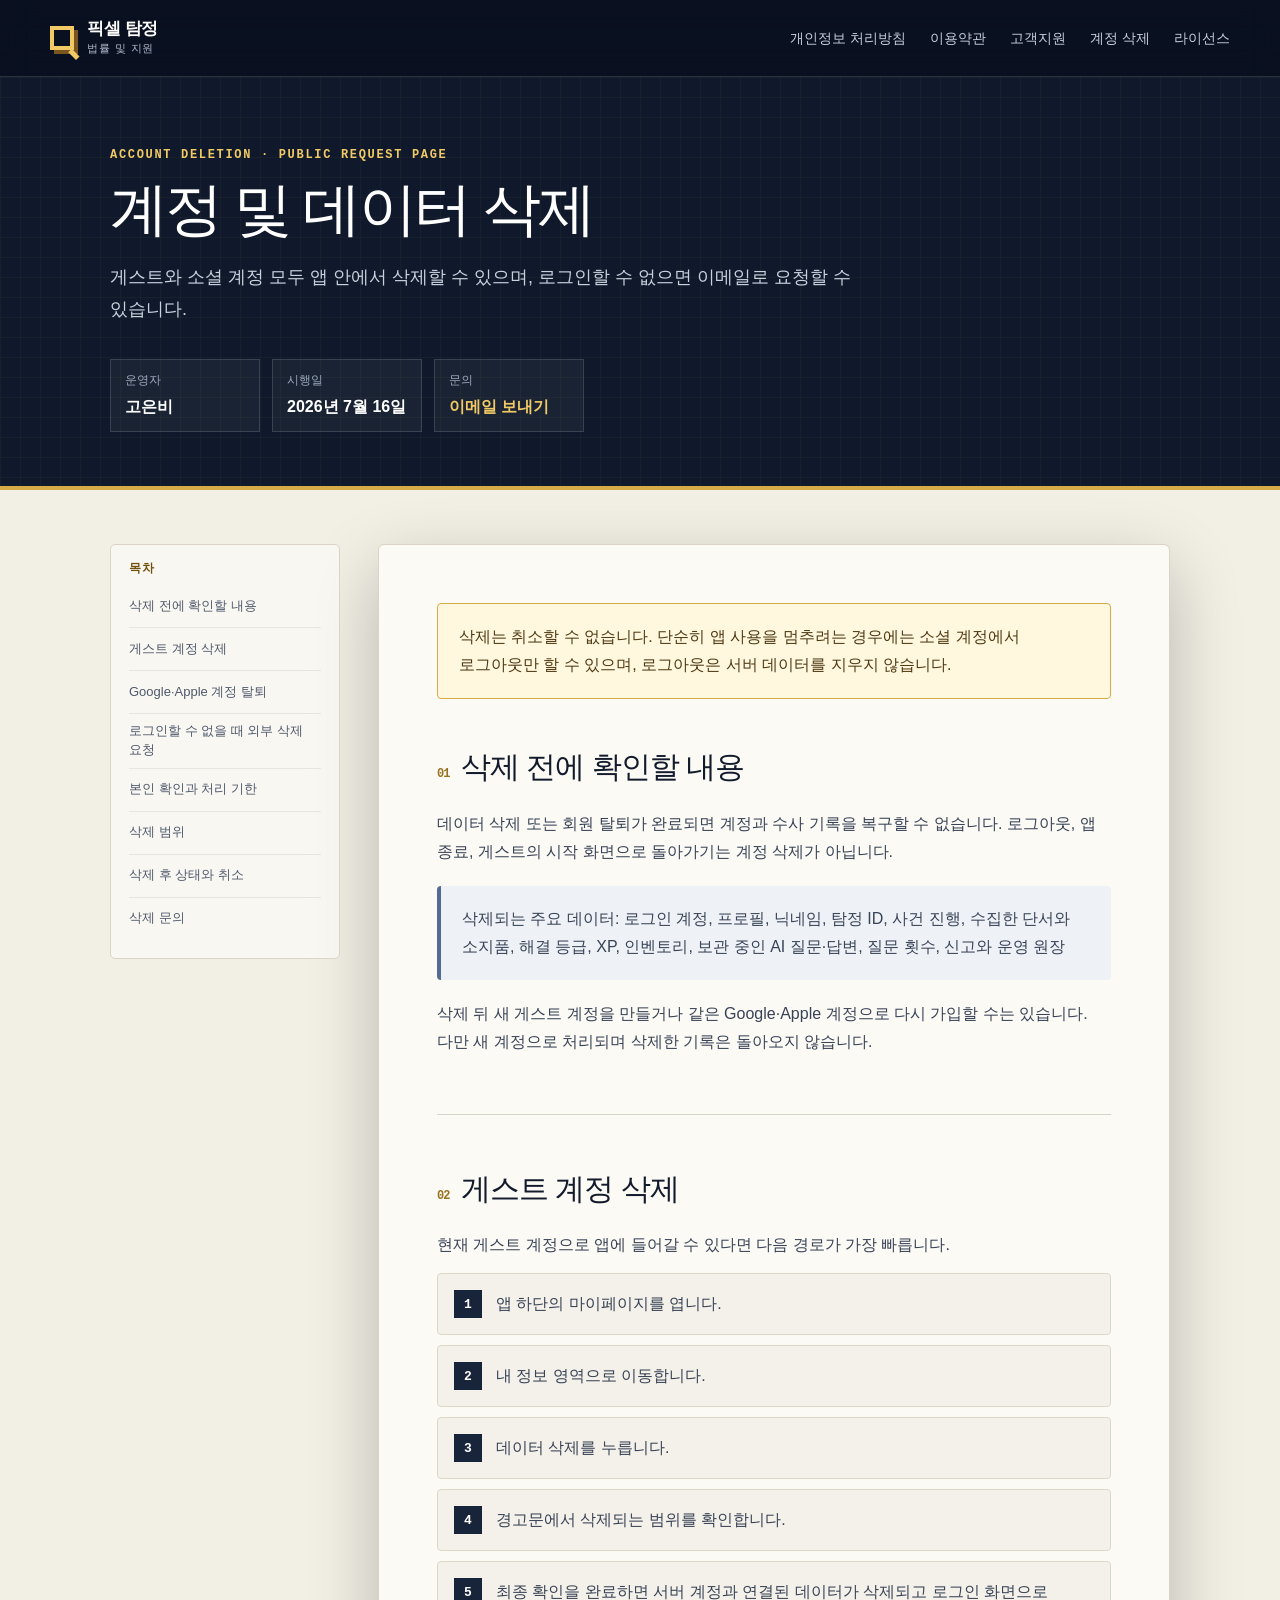
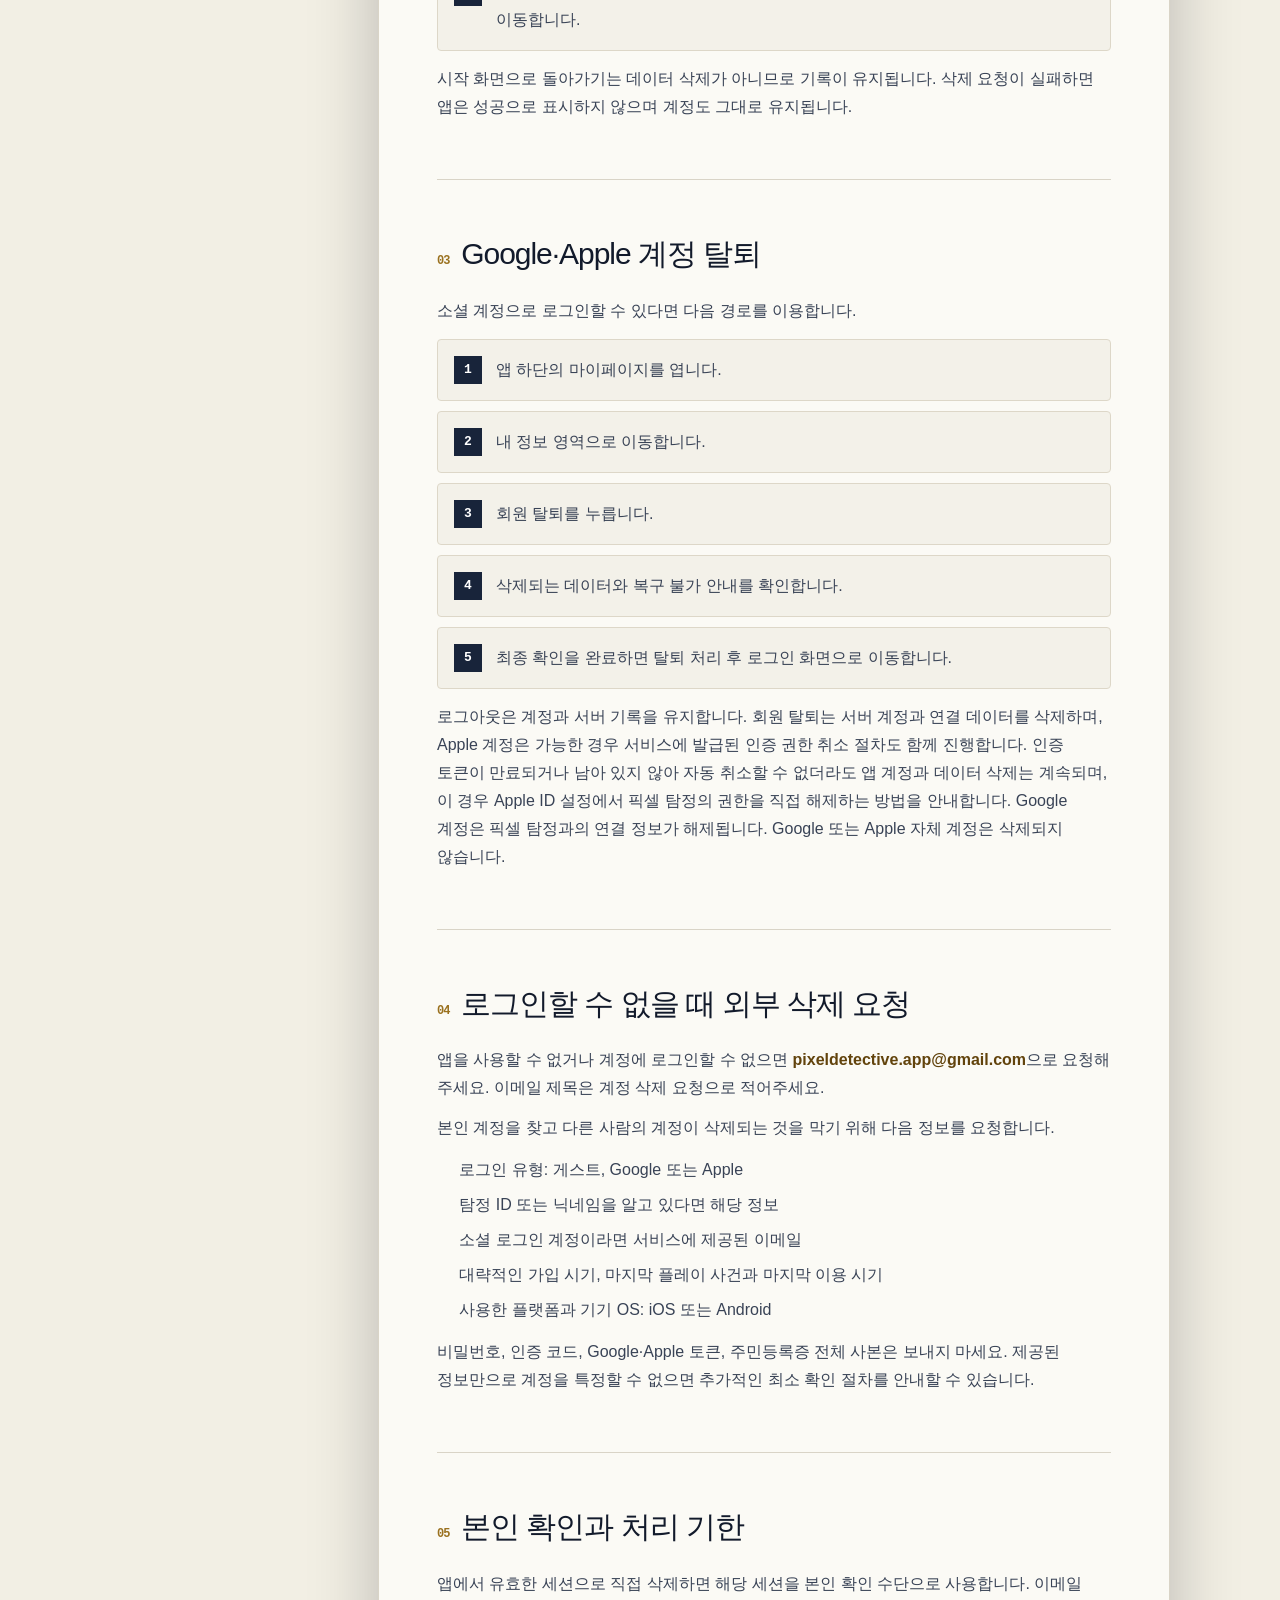
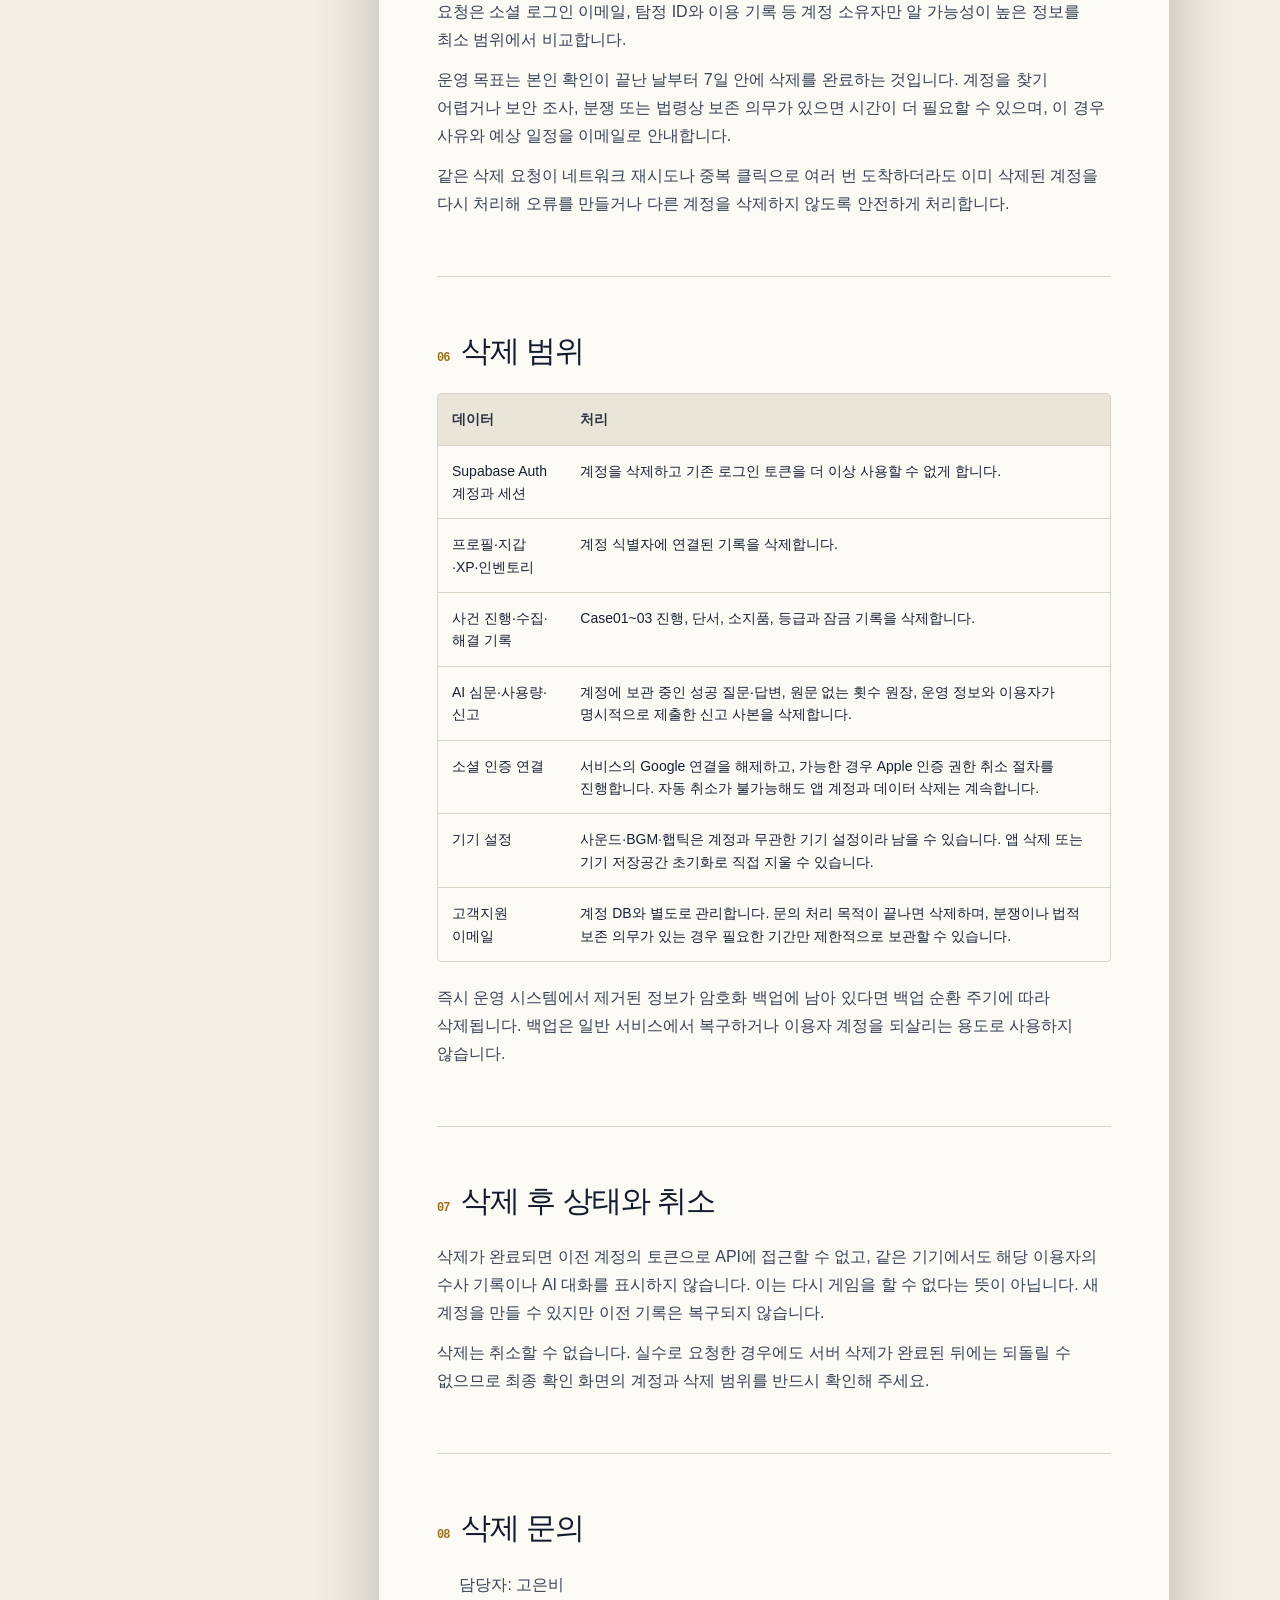
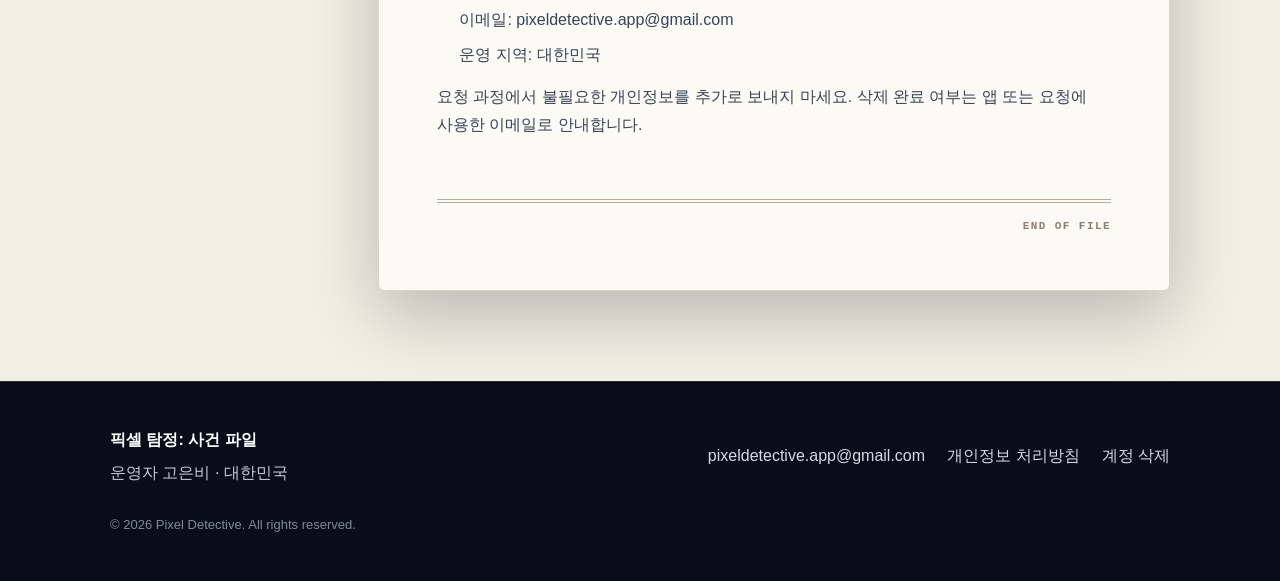
==== account-deletion/index.html @ 2590d4c9 "픽셀 탐정 법률·지원 사이트 정적 배포본 — GitHub Pages 이전 - ChatGPT site-creator 호스팅에서 이전 (레포 push = 배포가 되도록) - legal" ====
<!DOCTYPE html><html lang="ko"><head><meta charSet="utf-8"/><meta name="viewport" content="width=device-width, initial-scale=1"/><link rel="stylesheet" href="../assets/index-XsDTc2nY.css" data-rsc-css-href="../assets/index-XsDTc2nY.css" data-precedence="vite-rsc/importer-resources"/><title>계정 및 데이터 삭제 | 픽셀 탐정</title><meta name="description" content="픽셀 탐정 게스트·소셜 계정을 앱 안에서 삭제하거나 로그인할 수 없을 때 외부에서 요청하는 방법입니다."/><meta name="application-name" content="픽셀 탐정: 사건 파일"/><meta property="og:title" content="픽셀 탐정 | 법률 및 지원"/><meta property="og:description" content="픽셀 탐정: 사건 파일의 개인정보 처리방침, 이용약관, 고객지원, 계정 삭제 및 라이선스 안내입니다."/><meta property="og:type" content="website"/><meta property="og:locale" content="ko_KR"/><meta property="og:image" content="https://kebsz0410-afk.github.io/pixel-detective-legal/og.png"/><meta property="og:image:width" content="1200"/><meta property="og:image:height" content="630"/><meta property="og:image:alt" content="픽셀 탐정 법률 및 지원"/><meta name="twitter:card" content="summary_large_image"/><meta name="twitter:title" content="픽셀 탐정 | 법률 및 지원"/><meta name="twitter:description" content="픽셀 탐정: 사건 파일의 개인정보 처리방침, 이용약관, 고객지원, 계정 삭제 및 라이선스 안내입니다."/><meta name="twitter:image" content="https://kebsz0410-afk.github.io/pixel-detective-legal/og.png"/>
</head><body><a class="skip-link" href="#main-content">본문으로 바로가기</a><header class="site-header"><div class="header-inner"><a href="../" class="brand" aria-label="픽셀 탐정 법률 및 지원 홈"><span class="brand-mark" aria-hidden="true"></span><span><strong>픽셀 탐정</strong><small>법률 및 지원</small></span></a><nav class="main-nav" aria-label="주요 메뉴"><a href="../privacy/">개인정보 처리방침</a><a href="../terms/">이용약관</a><a href="../support/">고객지원</a><a href="../account-deletion/">계정 삭제</a><a href="../licenses/">라이선스</a></nav></div></header><main id="main-content" class="document-shell"><header class="document-hero"><div class="document-hero-inner"><p class="eyebrow">ACCOUNT DELETION · PUBLIC REQUEST PAGE</p><h1>계정 및 데이터 삭제</h1><p class="document-summary">게스트와 소셜 계정 모두 앱 안에서 삭제할 수 있으며, 로그인할 수 없으면 이메일로 요청할 수 있습니다.</p><dl class="document-meta"><div><dt>운영자</dt><dd>고은비</dd></div><div><dt>시행일</dt><dd>2026년 7월 16일</dd></div><div><dt>문의</dt><dd><a href="mailto:pixeldetective.app@gmail.com">이메일 보내기</a></dd></div></dl></div></header><div class="document-layout"><aside class="toc" aria-label="문서 목차"><p>목차</p><ol><li><a href="#before-delete">삭제 전에 확인할 내용</a></li><li><a href="#guest-path">게스트 계정 삭제</a></li><li><a href="#social-path">Google·Apple 계정 탈퇴</a></li><li><a href="#email-request">로그인할 수 없을 때 외부 삭제 요청</a></li><li><a href="#verification">본인 확인과 처리 기한</a></li><li><a href="#scope">삭제 범위</a></li><li><a href="#after-delete">삭제 후 상태와 취소</a></li><li><a href="#help">삭제 문의</a></li></ol></aside><article class="legal-document"><div class="notice-box"><p>삭제는 취소할 수 없습니다. 단순히 앱 사용을 멈추려는 경우에는 소셜 계정에서 로그아웃만 할 수 있으며, 로그아웃은 서버 데이터를 지우지 않습니다.</p></div><section id="before-delete"><h2><span aria-hidden="true">01</span>삭제 전에 확인할 내용</h2><p>데이터 삭제 또는 회원 탈퇴가 완료되면 계정과 수사 기록을 복구할 수 없습니다. 로그아웃, 앱 종료, 게스트의 시작 화면으로 돌아가기는 계정 삭제가 아닙니다.</p><div class="info-callout"><p>삭제되는 주요 데이터: 로그인 계정, 프로필, 닉네임, 탐정 ID, 사건 진행, 수집한 단서와 소지품, 해결 등급, XP, 인벤토리, 보관 중인 AI 질문·답변, 질문 횟수, 신고와 운영 원장</p></div><p>삭제 뒤 새 게스트 계정을 만들거나 같은 Google·Apple 계정으로 다시 가입할 수는 있습니다. 다만 새 계정으로 처리되며 삭제한 기록은 돌아오지 않습니다.</p></section><section id="guest-path"><h2><span aria-hidden="true">02</span>게스트 계정 삭제</h2><p>현재 게스트 계정으로 앱에 들어갈 수 있다면 다음 경로가 가장 빠릅니다.</p><ol class="step-list"><li>앱 하단의 마이페이지를 엽니다.</li><li>내 정보 영역으로 이동합니다.</li><li>데이터 삭제를 누릅니다.</li><li>경고문에서 삭제되는 범위를 확인합니다.</li><li>최종 확인을 완료하면 서버 계정과 연결된 데이터가 삭제되고 로그인 화면으로 이동합니다.</li></ol><p>시작 화면으로 돌아가기는 데이터 삭제가 아니므로 기록이 유지됩니다. 삭제 요청이 실패하면 앱은 성공으로 표시하지 않으며 계정도 그대로 유지됩니다.</p></section><section id="social-path"><h2><span aria-hidden="true">03</span>Google·Apple 계정 탈퇴</h2><p>소셜 계정으로 로그인할 수 있다면 다음 경로를 이용합니다.</p><ol class="step-list"><li>앱 하단의 마이페이지를 엽니다.</li><li>내 정보 영역으로 이동합니다.</li><li>회원 탈퇴를 누릅니다.</li><li>삭제되는 데이터와 복구 불가 안내를 확인합니다.</li><li>최종 확인을 완료하면 탈퇴 처리 후 로그인 화면으로 이동합니다.</li></ol><p>로그아웃은 계정과 서버 기록을 유지합니다. 회원 탈퇴는 서버 계정과 연결 데이터를 삭제하며, Apple 계정은 가능한 경우 서비스에 발급된 인증 권한 취소 절차도 함께 진행합니다. 인증 토큰이 만료되거나 남아 있지 않아 자동 취소할 수 없더라도 앱 계정과 데이터 삭제는 계속되며, 이 경우 Apple ID 설정에서 픽셀 탐정의 권한을 직접 해제하는 방법을 안내합니다. Google 계정은 픽셀 탐정과의 연결 정보가 해제됩니다. Google 또는 Apple 자체 계정은 삭제되지 않습니다.</p></section><section id="email-request"><h2><span aria-hidden="true">04</span>로그인할 수 없을 때 외부 삭제 요청</h2><p>앱을 사용할 수 없거나 계정에 로그인할 수 없으면<!-- --> <a href="mailto:pixeldetective.app@gmail.com?subject=%5B%EA%B3%84%EC%A0%95%20%EC%82%AD%EC%A0%9C%20%EC%9A%94%EC%B2%AD%5D%20%ED%94%BD%EC%85%80%20%ED%83%90%EC%A0%95">pixeldetective.app@gmail.com</a>으로 요청해 주세요. 이메일 제목은 계정 삭제 요청으로 적어주세요.</p><p>본인 계정을 찾고 다른 사람의 계정이 삭제되는 것을 막기 위해 다음 정보를 요청합니다.</p><ul><li>로그인 유형: 게스트, Google 또는 Apple</li><li>탐정 ID 또는 닉네임을 알고 있다면 해당 정보</li><li>소셜 로그인 계정이라면 서비스에 제공된 이메일</li><li>대략적인 가입 시기, 마지막 플레이 사건과 마지막 이용 시기</li><li>사용한 플랫폼과 기기 OS: iOS 또는 Android</li></ul><p>비밀번호, 인증 코드, Google·Apple 토큰, 주민등록증 전체 사본은 보내지 마세요. 제공된 정보만으로 계정을 특정할 수 없으면 추가적인 최소 확인 절차를 안내할 수 있습니다.</p></section><section id="verification"><h2><span aria-hidden="true">05</span>본인 확인과 처리 기한</h2><p>앱에서 유효한 세션으로 직접 삭제하면 해당 세션을 본인 확인 수단으로 사용합니다. 이메일 요청은 소셜 로그인 이메일, 탐정 ID와 이용 기록 등 계정 소유자만 알 가능성이 높은 정보를 최소 범위에서 비교합니다.</p><p>운영 목표는 본인 확인이 끝난 날부터 7일 안에 삭제를 완료하는 것입니다. 계정을 찾기 어렵거나 보안 조사, 분쟁 또는 법령상 보존 의무가 있으면 시간이 더 필요할 수 있으며, 이 경우 사유와 예상 일정을 이메일로 안내합니다.</p><p>같은 삭제 요청이 네트워크 재시도나 중복 클릭으로 여러 번 도착하더라도 이미 삭제된 계정을 다시 처리해 오류를 만들거나 다른 계정을 삭제하지 않도록 안전하게 처리합니다.</p></section><section id="scope"><h2><span aria-hidden="true">06</span>삭제 범위</h2><div class="table-wrap"><table class="legal-table"><thead><tr><th scope="col">데이터</th><th scope="col">처리</th></tr></thead><tbody><tr><td>Supabase Auth 계정과 세션</td><td>계정을 삭제하고 기존 로그인 토큰을 더 이상 사용할 수 없게 합니다.</td></tr><tr><td>프로필·지갑·XP·인벤토리</td><td>계정 식별자에 연결된 기록을 삭제합니다.</td></tr><tr><td>사건 진행·수집·해결 기록</td><td>Case01~03 진행, 단서, 소지품, 등급과 잠금 기록을 삭제합니다.</td></tr><tr><td>AI 심문·사용량·신고</td><td>계정에 보관 중인 성공 질문·답변, 원문 없는 횟수 원장, 운영 정보와 이용자가 명시적으로 제출한 신고 사본을 삭제합니다.</td></tr><tr><td>소셜 인증 연결</td><td>서비스의 Google 연결을 해제하고, 가능한 경우 Apple 인증 권한 취소 절차를 진행합니다. 자동 취소가 불가능해도 앱 계정과 데이터 삭제는 계속합니다.</td></tr><tr><td>기기 설정</td><td>사운드·BGM·햅틱은 계정과 무관한 기기 설정이라 남을 수 있습니다. 앱 삭제 또는 기기 저장공간 초기화로 직접 지울 수 있습니다.</td></tr><tr><td>고객지원 이메일</td><td>계정 DB와 별도로 관리합니다. 문의 처리 목적이 끝나면 삭제하며, 분쟁이나 법적 보존 의무가 있는 경우 필요한 기간만 제한적으로 보관할 수 있습니다.</td></tr></tbody></table></div><p>즉시 운영 시스템에서 제거된 정보가 암호화 백업에 남아 있다면 백업 순환 주기에 따라 삭제됩니다. 백업은 일반 서비스에서 복구하거나 이용자 계정을 되살리는 용도로 사용하지 않습니다.</p></section><section id="after-delete"><h2><span aria-hidden="true">07</span>삭제 후 상태와 취소</h2><p>삭제가 완료되면 이전 계정의 토큰으로 API에 접근할 수 없고, 같은 기기에서도 해당 이용자의 수사 기록이나 AI 대화를 표시하지 않습니다. 이는 다시 게임을 할 수 없다는 뜻이 아닙니다. 새 계정을 만들 수 있지만 이전 기록은 복구되지 않습니다.</p><p>삭제는 취소할 수 없습니다. 실수로 요청한 경우에도 서버 삭제가 완료된 뒤에는 되돌릴 수 없으므로 최종 확인 화면의 계정과 삭제 범위를 반드시 확인해 주세요.</p></section><section id="help"><h2><span aria-hidden="true">08</span>삭제 문의</h2><ul><li>담당자: 고은비</li><li>이메일: pixeldetective.app@gmail.com</li><li>운영 지역: 대한민국</li></ul><p>요청 과정에서 불필요한 개인정보를 추가로 보내지 마세요. 삭제 완료 여부는 앱 또는 요청에 사용한 이메일로 안내합니다.</p></section><div class="document-end" aria-hidden="true">END OF FILE</div></article></div></main><footer class="site-footer"><div class="footer-inner"><div><strong>픽셀 탐정: 사건 파일</strong><p>운영자 고은비 · 대한민국</p></div><div class="footer-links" aria-label="하단 메뉴"><a href="mailto:pixeldetective.app@gmail.com">pixeldetective.app@gmail.com</a><a href="../privacy/">개인정보 처리방침</a><a href="../account-deletion/">계정 삭제</a></div><p class="copyright">© 2026 Pixel Detective. All rights reserved.</p></div></footer></body></html>
---- assets/index-XsDTc2nY.css ----
/*! tailwindcss v4.2.1 | MIT License | https://tailwindcss.com */
@layer theme{:root,:host{--font-sans:ui-sans-serif, system-ui, sans-serif, "Apple Color Emoji", "Segoe UI Emoji", "Segoe UI Symbol", "Noto Color Emoji";--font-mono:ui-monospace, SFMono-Regular, Menlo, Monaco, Consolas, "Liberation Mono", "Courier New", monospace;--spacing:.25rem;--default-font-family:var(--font-sans);--default-mono-font-family:var(--font-mono)}}@layer base{*,:after,:before,::backdrop{box-sizing:border-box;border:0 solid;margin:0;padding:0}::file-selector-button{box-sizing:border-box;border:0 solid;margin:0;padding:0}html,:host{-webkit-text-size-adjust:100%;tab-size:4;line-height:1.5;font-family:var(--default-font-family,ui-sans-serif, system-ui, sans-serif, "Apple Color Emoji", "Segoe UI Emoji", "Segoe UI Symbol", "Noto Color Emoji");font-feature-settings:var(--default-font-feature-settings,normal);font-variation-settings:var(--default-font-variation-settings,normal);-webkit-tap-highlight-color:transparent}hr{height:0;color:inherit;border-top-width:1px}abbr:where([title]){-webkit-text-decoration:underline dotted;text-decoration:underline dotted}h1,h2,h3,h4,h5,h6{font-size:inherit;font-weight:inherit}a{color:inherit;-webkit-text-decoration:inherit;-webkit-text-decoration:inherit;-webkit-text-decoration:inherit;-webkit-text-decoration:inherit;text-decoration:inherit}b,strong{font-weight:bolder}code,kbd,samp,pre{font-family:var(--default-mono-font-family,ui-monospace, SFMono-Regular, Menlo, Monaco, Consolas, "Liberation Mono", "Courier New", monospace);font-feature-settings:var(--default-mono-font-feature-settings,normal);font-variation-settings:var(--default-mono-font-variation-settings,normal);font-size:1em}small{font-size:80%}sub,sup{vertical-align:baseline;font-size:75%;line-height:0;position:relative}sub{bottom:-.25em}sup{top:-.5em}table{text-indent:0;border-color:inherit;border-collapse:collapse}:-moz-focusring{outline:auto}progress{vertical-align:baseline}summary{display:list-item}ol,ul,menu{list-style:none}img,svg,video,canvas,audio,iframe,embed,object{vertical-align:middle;display:block}img,video{max-width:100%;height:auto}button,input,select,optgroup,textarea{font:inherit;font-feature-settings:inherit;font-variation-settings:inherit;letter-spacing:inherit;color:inherit;opacity:1;background-color:#0000;border-radius:0}::file-selector-button{font:inherit;font-feature-settings:inherit;font-variation-settings:inherit;letter-spacing:inherit;color:inherit;opacity:1;background-color:#0000;border-radius:0}:where(select:is([multiple],[size])) optgroup{font-weight:bolder}:where(select:is([multiple],[size])) optgroup option{padding-inline-start:20px}::file-selector-button{margin-inline-end:4px}::placeholder{opacity:1}@supports (not ((-webkit-appearance:-apple-pay-button))) or (contain-intrinsic-size:1px){::placeholder{color:currentColor}@supports (color:color-mix(in lab, red, red)){::placeholder{color:color-mix(in oklab, currentcolor 50%, transparent)}}}textarea{resize:vertical}::-webkit-search-decoration{-webkit-appearance:none}::-webkit-date-and-time-value{min-height:1lh;text-align:inherit}::-webkit-datetime-edit{display:inline-flex}::-webkit-datetime-edit-fields-wrapper{padding:0}::-webkit-datetime-edit{padding-block:0}::-webkit-datetime-edit-year-field{padding-block:0}::-webkit-datetime-edit-month-field{padding-block:0}::-webkit-datetime-edit-day-field{padding-block:0}::-webkit-datetime-edit-hour-field{padding-block:0}::-webkit-datetime-edit-minute-field{padding-block:0}::-webkit-datetime-edit-second-field{padding-block:0}::-webkit-datetime-edit-millisecond-field{padding-block:0}::-webkit-datetime-edit-meridiem-field{padding-block:0}::-webkit-calendar-picker-indicator{line-height:1}:-moz-ui-invalid{box-shadow:none}button,input:where([type=button],[type=reset],[type=submit]){appearance:button}::file-selector-button{appearance:button}::-webkit-inner-spin-button{height:auto}::-webkit-outer-spin-button{height:auto}[hidden]:where(:not([hidden=until-found])){display:none!important}}@layer components;@layer utilities{.absolute{position:absolute}.start{inset-inline-start:var(--spacing)}.end{inset-inline-end:var(--spacing)}.contents{display:contents}.table{display:table}}:root{--navy-950:#0a1020;--navy-900:#10192b;--navy-800:#18243a;--navy-700:#263550;--paper:#fbfaf5;--paper-deep:#f2efe4;--ink:#182033;--ink-soft:#4d586c;--gold:#d7ac47;--gold-bright:#f1ca66;--red:#b73d3d;--line-dark:#ffffff24;--line-paper:#d9d4c7;--shadow:0 24px 70px #0207123d}*{box-sizing:border-box}html{scroll-behavior:smooth;scroll-padding-top:112px}body{background:var(--navy-950);color:#f7f4ea;word-break:keep-all;overflow-wrap:anywhere;margin:0;font-family:Pretendard,-apple-system,BlinkMacSystemFont,Segoe UI,sans-serif;font-size:16px;line-height:1.75}a{color:inherit;text-underline-offset:.2em;text-decoration-thickness:1px}a:focus-visible,button:focus-visible{outline:3px solid var(--gold-bright);outline-offset:4px}.skip-link{z-index:100;background:var(--paper);color:var(--ink);border:2px solid var(--gold);border-radius:4px;padding:10px 14px;position:fixed;top:12px;left:12px;transform:translateY(-160%)}.skip-link:focus{transform:translateY(0)}.site-header{z-index:20;border-bottom:1px solid var(--line-dark);-webkit-backdrop-filter:blur(16px);backdrop-filter:blur(16px);background:#0a1020f0;position:sticky;top:0}.header-inner{justify-content:space-between;align-items:center;gap:32px;width:min(1180px,100% - 40px);min-height:76px;margin:0 auto;display:flex}.brand{color:#fff;flex:none;align-items:center;gap:13px;text-decoration:none;display:inline-flex}.brand strong,.brand small{display:block}.brand strong{letter-spacing:-.02em;font-size:17px;line-height:1.25}.brand small{color:#aeb8cb;letter-spacing:.08em;font-size:11px}.brand-mark{border:4px solid var(--gold-bright);width:24px;height:24px;display:inline-block;position:relative;box-shadow:4px 4px #7b5520}.brand-mark:after{content:"";background:var(--gold-bright);transform-origin:0;width:11px;height:5px;position:absolute;bottom:-7px;right:-11px;transform:rotate(45deg)}.main-nav{color:#c6cede;align-items:center;gap:24px;font-size:14px;display:flex}.main-nav a{white-space:nowrap;align-items:center;min-height:44px;text-decoration:none;display:inline-flex}.main-nav a:hover{color:var(--gold-bright)}.eyebrow{color:var(--gold-bright);letter-spacing:.14em;margin:0 0 10px;font-family:ui-monospace,SFMono-Regular,Menlo,Consolas,monospace;font-size:12px;font-weight:800}.home-hero{background:linear-gradient(90deg, #d7ac470e 1px, transparent 1px), linear-gradient(#d7ac470e 1px, transparent 1px), radial-gradient(circle at 82% 12%, #b73d3d38, transparent 30%), linear-gradient(145deg, var(--navy-900), var(--navy-950));border-bottom:1px solid var(--line-dark);background-size:20px 20px,20px 20px,auto,auto;position:relative;overflow:hidden}.home-hero:after{content:"";border:40px solid #d7ac4712;width:260px;height:260px;position:absolute;bottom:-120px;right:max(4vw,24px);transform:rotate(12deg)}.home-hero-inner{z-index:1;width:min(1060px,100% - 40px);margin:0 auto;padding:86px 0 92px;position:relative}.case-label{color:#bfc8da;letter-spacing:.1em;border:1px solid #f1ca6673;width:fit-content;margin-bottom:45px;font:700 11px/1 ui-monospace,SFMono-Regular,Menlo,monospace;display:flex}.case-label span{padding:10px 12px}.case-label span+span{color:var(--gold-bright);border-left:1px solid #f1ca6673}.home-hero h1,.document-hero h1{letter-spacing:-.045em;margin:0;line-height:1.14}.home-hero h1{max-width:760px;font-size:clamp(42px,7vw,74px)}.home-lead{color:#c8d0df;max-width:660px;margin:27px 0 0;font-size:clamp(17px,2vw,20px)}.hero-actions{flex-wrap:wrap;gap:12px;margin-top:38px;display:flex}.primary-button,.secondary-button{border:1px solid #0000;border-radius:4px;justify-content:center;align-items:center;min-height:50px;padding:12px 19px;font-weight:800;text-decoration:none;transition:transform .16s,background-color .16s;display:inline-flex}.primary-button{background:var(--gold);color:#17130b;box-shadow:4px 4px #74501f}.secondary-button{color:#f3f5f9;background:#ffffff0a;border-color:#ffffff47}.primary-button:hover,.secondary-button:hover{transform:translateY(-2px)}.release-tags{flex-wrap:wrap;gap:10px;margin:46px 0 0;padding:0;list-style:none;display:flex}.release-tags li{color:#bfc8da;background:#ffffff0a;border:1px solid #ffffff1f;padding:6px 10px;font-size:13px}.home-section,.release-section,.contact-section{width:min(1060px,100% - 40px);margin:0 auto}.home-section{padding:92px 0}.section-heading{max-width:650px;margin-bottom:36px}.section-heading h2,.release-panel h2,.contact-section h2{letter-spacing:-.04em;margin:0;font-size:clamp(30px,4vw,44px)}.section-heading>p:last-child,.release-panel>div>p:last-child,.contact-section p{color:#b9c3d5}.document-grid{grid-template-columns:repeat(2,minmax(0,1fr));gap:16px;display:grid}.document-card{background:var(--paper);min-height:245px;color:var(--ink);border:1px solid var(--line-paper);border-radius:6px;flex-direction:column;padding:28px;text-decoration:none;transition:transform .16s,box-shadow .16s;display:flex;position:relative;box-shadow:7px 7px #d7ac4729}.document-card:hover{transform:translateY(-3px);box-shadow:9px 11px #d7ac4738}.document-card h3{letter-spacing:-.025em;margin:20px 0 8px;font-size:23px}.document-card p{color:var(--ink-soft);margin:0}.document-number{color:#8b651d;letter-spacing:.08em;font:800 12px/1 ui-monospace,SFMono-Regular,Menlo,monospace}.card-link{color:#6d4b12;margin-top:auto;padding-top:24px;font-weight:800}.card-link:after{content:" →"}.release-section{padding-bottom:92px}.release-panel{background:var(--navy-800);border:1px solid #f1ca6647;border-radius:6px;grid-template-columns:1fr 1fr;gap:70px;padding:clamp(28px,5vw,56px);display:grid}.release-facts{gap:0;margin:0;display:grid}.release-facts div{border-bottom:1px solid #ffffff1f;grid-template-columns:100px 1fr;gap:16px;padding:14px 0;display:grid}.release-facts dt{color:#9eabc0}.release-facts dd{color:#fff;margin:0;font-weight:700}.contact-section{border-left:5px solid var(--red);background:#1f2b43;justify-content:space-between;align-items:center;gap:30px;margin-bottom:92px;padding:36px 40px;display:flex}.contact-section p{margin:8px 0 0}.document-shell{background:var(--paper-deep);color:var(--ink)}.document-hero{background:linear-gradient(90deg, #d7ac470b 1px, transparent 1px), linear-gradient(#d7ac470b 1px, transparent 1px), var(--navy-900);color:#fff;border-bottom:4px solid var(--gold);background-size:20px 20px}.document-hero-inner{width:min(1060px,100% - 40px);margin:0 auto;padding:68px 0 54px}.document-hero h1{max-width:800px;font-size:clamp(36px,6vw,58px)}.document-summary{color:#c9d1df;max-width:760px;margin:20px 0 0;font-size:18px}.document-meta{flex-wrap:wrap;gap:12px;margin:34px 0 0;display:flex}.document-meta div{background:#ffffff0b;border:1px solid #ffffff24;min-width:150px;padding:10px 14px}.document-meta dt{color:#9ba8bd;font-size:12px}.document-meta dd{margin:2px 0 0;font-weight:700}.document-meta a{color:var(--gold-bright)}.document-layout{grid-template-columns:230px minmax(0,1fr);align-items:start;gap:38px;width:min(1060px,100% - 40px);margin:0 auto;padding:54px 0 90px;display:grid}.toc{border:1px solid var(--line-paper);background:#ffffff80;border-radius:5px;max-height:calc(100vh - 130px);padding:18px;position:sticky;top:106px;overflow:auto}.toc>p{color:#73500f;letter-spacing:.12em;margin:0 0 10px;font:800 12px/1 ui-monospace,SFMono-Regular,Menlo,monospace}.toc ol{margin:0;padding:0;list-style:none}.toc li+li{border-top:1px solid #18203314}.toc a{color:#4e586b;align-items:center;min-height:42px;padding:8px 0;font-size:13px;line-height:1.45;text-decoration:none;display:flex}.toc a:hover{color:#6f4a06;text-decoration:underline}.legal-document{background:var(--paper);border:1px solid var(--line-paper);box-shadow:var(--shadow);border-radius:6px;padding:clamp(26px,5vw,58px)}.legal-document section{scroll-margin-top:106px}.legal-document section+section{border-top:1px solid var(--line-paper);margin-top:58px;padding-top:54px}.legal-document h2{color:#121a2b;letter-spacing:-.035em;align-items:baseline;gap:12px;margin:0 0 22px;font-size:clamp(23px,3vw,30px);line-height:1.35;display:flex}.legal-document h2 span{color:#9a711f;font:800 12px/1 ui-monospace,SFMono-Regular,Menlo,monospace}.legal-document h3{color:#1a263d;margin:30px 0 10px;font-size:18px}.legal-document p{color:#394356;margin:12px 0}.legal-document ul,.legal-document ol{color:#394356;margin:14px 0;padding-left:1.4em}.legal-document li+li{margin-top:7px}.legal-document a{color:#62430c;font-weight:700}.legal-document strong{color:#192238}.notice-box,.info-callout{border-radius:4px;padding:19px 21px}.notice-box{color:#4f3a13;background:#fff8df;border:1px solid #d7ac47;margin-bottom:48px}.notice-box p{color:inherit;margin:0}.info-callout{background:#eef2f7;border-left:4px solid #526b91;margin:20px 0}.info-callout p:first-child{margin-top:0}.info-callout p:last-child{margin-bottom:0}.table-wrap{border:1px solid var(--line-paper);border-radius:4px;width:100%;margin:22px 0;overflow-x:auto}.legal-table{border-collapse:collapse;width:100%;min-width:660px;font-size:14px;line-height:1.6}.legal-table th,.legal-table td{text-align:left;vertical-align:top;border-bottom:1px solid var(--line-paper);padding:14px}.legal-table th{color:#2b3344;background:#e9e5d8;font-weight:800}.legal-table tr:last-child td{border-bottom:0}.step-list{counter-reset:steps;list-style:none;padding:0!important}.step-list>li{counter-increment:steps;background:#f3f1e9;border:1px solid #ddd7c8;border-radius:4px;padding:16px 16px 16px 58px;position:relative}.step-list>li:before{content:counter(steps);background:var(--navy-800);color:#fff;place-items:center;width:28px;height:28px;font:800 13px/1 ui-monospace,monospace;display:grid;position:absolute;top:16px;left:16px}.step-list>li+li{margin-top:10px}.faq-list{gap:14px;display:grid}.faq-item{background:#f3f1e9;border:1px solid #dcd6c7;border-radius:4px;padding:20px}.faq-item h3{margin-top:0}.faq-item p:last-child,.faq-item ul:last-child{margin-bottom:0}.document-end{color:#8a806c;letter-spacing:.13em;text-align:right;border-top:4px double #b6ad97;margin-top:60px;padding-top:18px;font:800 11px/1 ui-monospace,SFMono-Regular,Menlo,monospace}.site-footer{border-top:1px solid var(--line-dark);color:#c4ccda;background:#080d19}.footer-inner{grid-template-columns:1fr auto;gap:22px 40px;width:min(1060px,100% - 40px);margin:0 auto;padding:44px 0;display:grid}.footer-inner strong{color:#fff}.footer-inner p{margin:5px 0 0}.footer-links{flex-wrap:wrap;justify-content:flex-end;gap:10px 22px;display:flex}.footer-links a{color:#d5dbe6;align-items:center;min-height:40px;display:inline-flex}.copyright{color:#7f899b;grid-column:1/-1;font-size:13px}@media (width<=900px){.header-inner{width:100%;padding:12px 20px 0;display:block}.brand{min-height:48px}.main-nav{scrollbar-width:thin;gap:20px;margin:4px -20px 0;padding:0 20px;overflow-x:auto}.main-nav a{min-height:48px}.document-layout{display:block}.toc{max-height:none;margin-bottom:20px;position:static}.toc ol{grid-template-columns:repeat(2,minmax(0,1fr));gap:0 16px;display:grid}.release-panel{grid-template-columns:1fr;gap:30px}}@media (width<=680px){html{scroll-padding-top:126px}body{font-size:15px}.home-hero-inner{padding:58px 0 68px}.case-label{margin-bottom:32px}.home-section{padding:64px 0}.document-grid{grid-template-columns:1fr}.document-card{min-height:225px}.contact-section{margin-bottom:64px;padding:28px 24px;display:block}.contact-section .primary-button{width:100%;margin-top:20px}.document-hero-inner{padding:48px 0 40px}.document-layout{width:min(100% - 24px,1060px);padding:28px 0 64px}.toc ol{grid-template-columns:1fr}.legal-document{padding:26px 20px}.legal-document section+section{margin-top:42px;padding-top:40px}.document-meta{grid-template-columns:1fr;display:grid}.hero-actions,.hero-actions a{width:100%}.footer-inner{grid-template-columns:1fr}.footer-links{justify-content:flex-start}.copyright{grid-column:auto}}@media (prefers-reduced-motion:reduce){html{scroll-behavior:auto}*,:before,:after{scroll-behavior:auto!important;transition-duration:.01ms!important;animation-duration:.01ms!important;animation-iteration-count:1!important}}@media print{.site-header,.site-footer,.toc,.skip-link{display:none}.document-shell,.document-hero,body{color:#000;background:#fff}.document-hero{border-bottom:1px solid #000}.document-hero h1,.document-summary,.document-meta dd,.document-meta dt{color:#000}.document-layout{width:100%;padding:20px 0;display:block}.legal-document{box-shadow:none;border:0}}
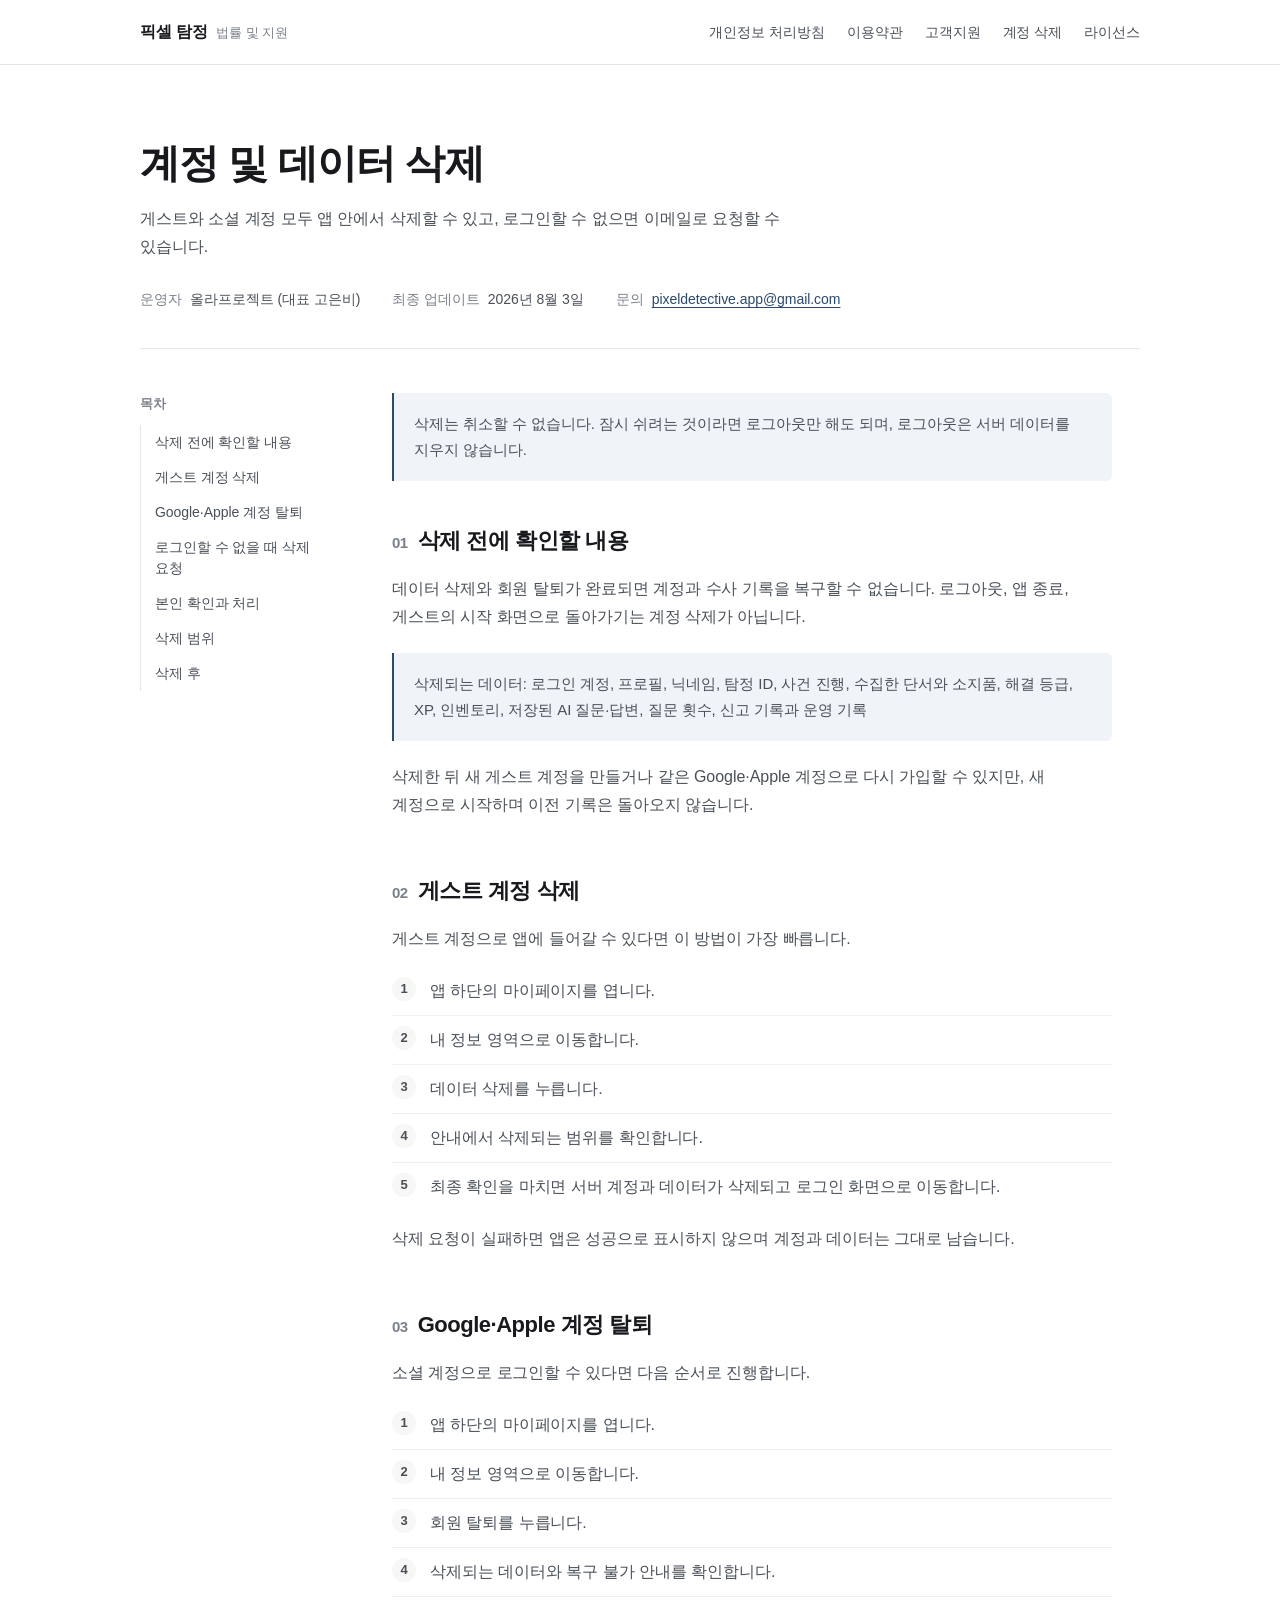
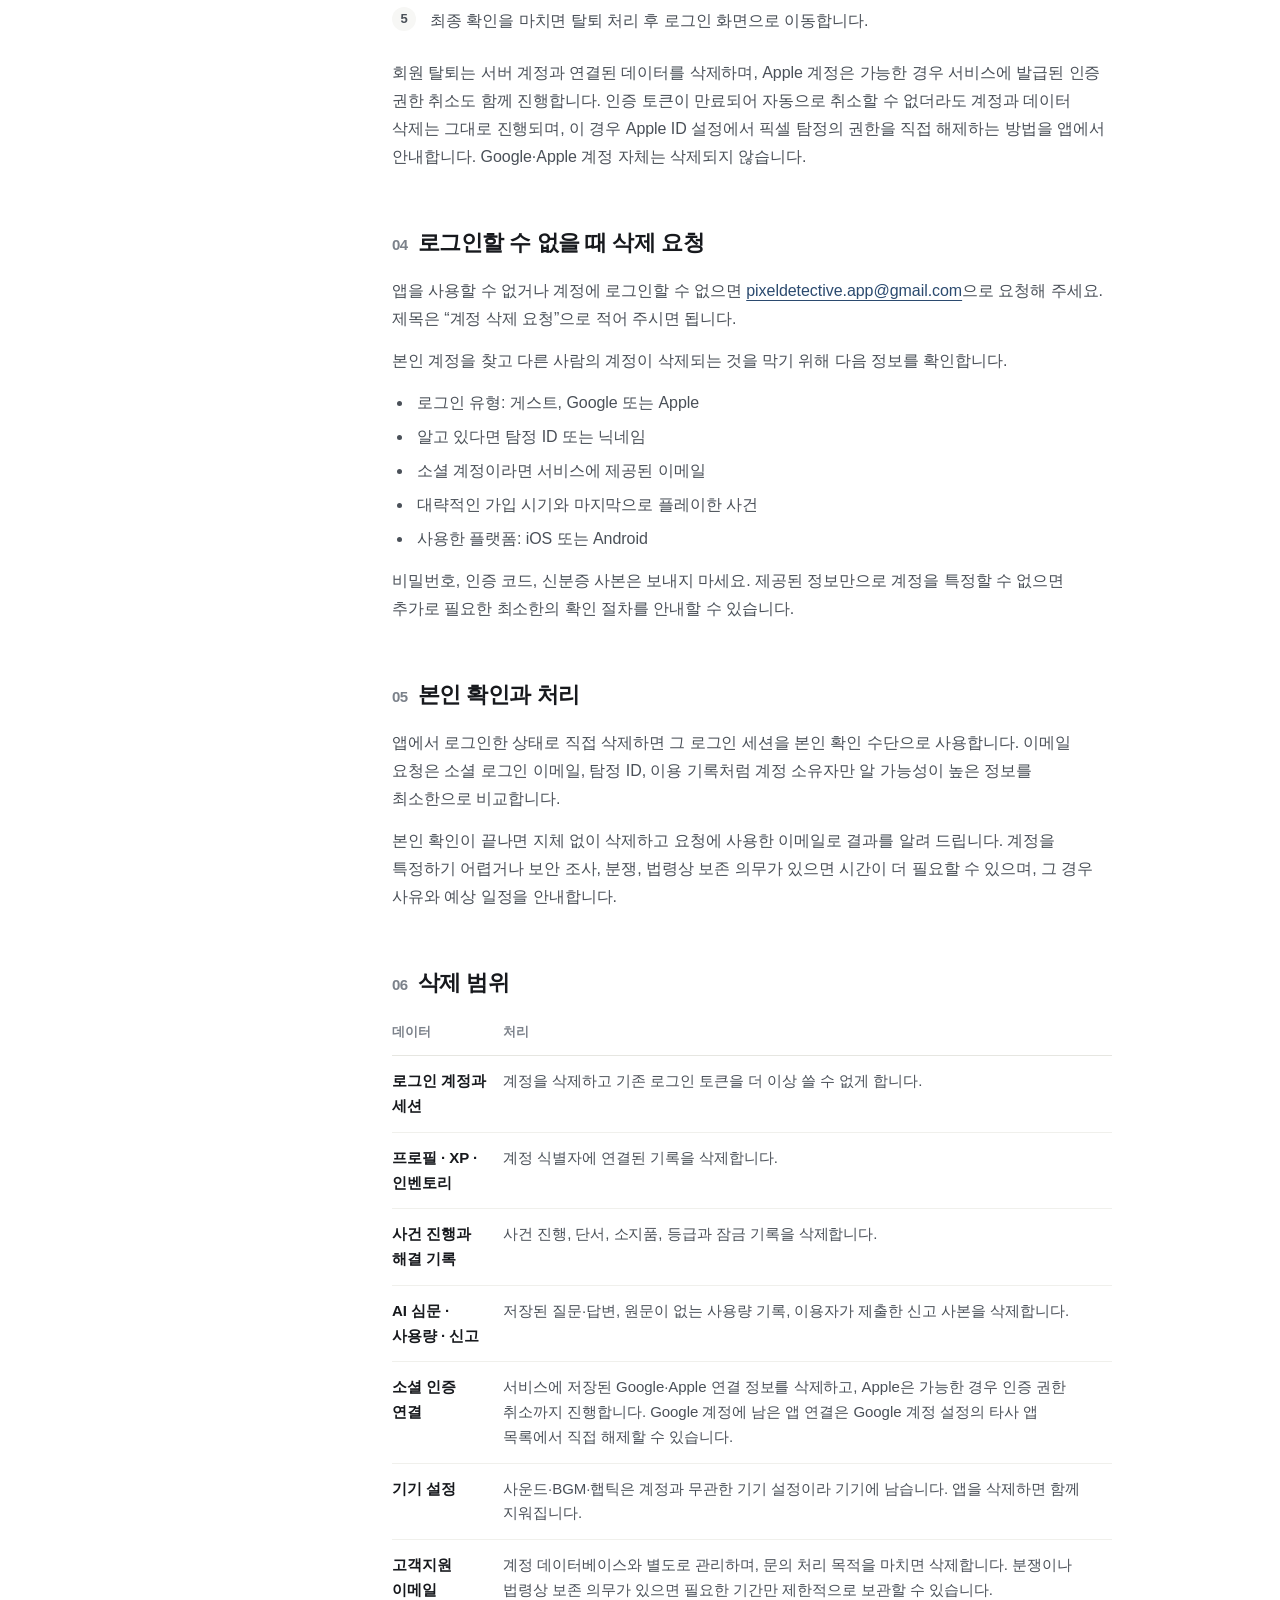
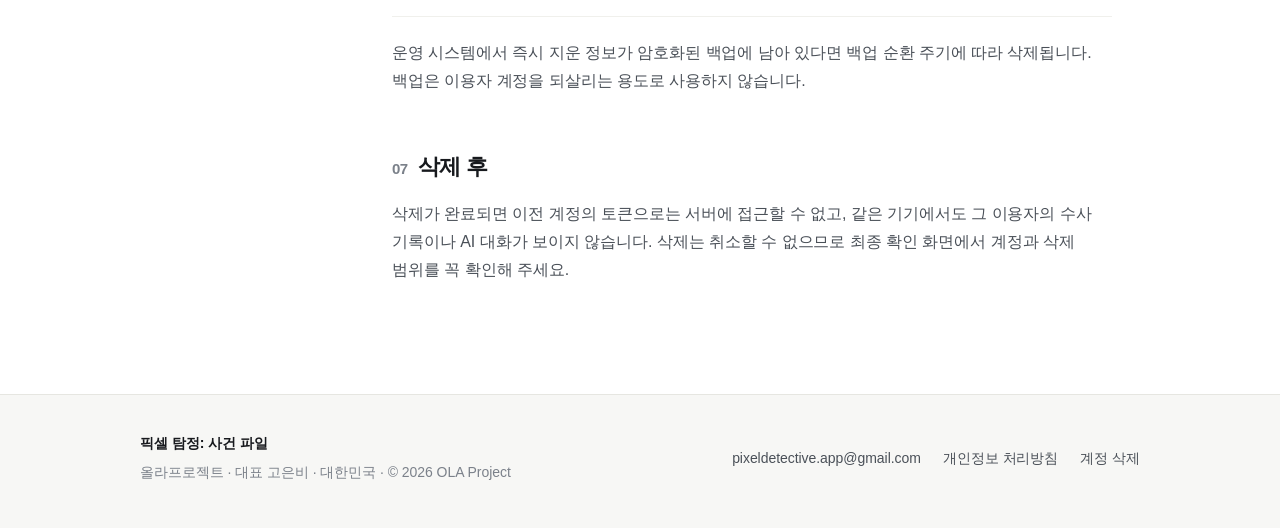
==== commit 1522dc1a: "공개 문서 갱신 — 디자인 개편·상호 반영·법정 필수 항목·시행일 2026-08-03" ====
--- a/account-deletion/index.html
+++ b/account-deletion/index.html
@@ -1,2 +1,2 @@
-<!DOCTYPE html><html lang="ko"><head><meta charSet="utf-8"/><meta name="viewport" content="width=device-width, initial-scale=1"/><link rel="stylesheet" href="../assets/index-XsDTc2nY.css" data-rsc-css-href="../assets/index-XsDTc2nY.css" data-precedence="vite-rsc/importer-resources"/><title>계정 및 데이터 삭제 | 픽셀 탐정</title><meta name="description" content="픽셀 탐정 게스트·소셜 계정을 앱 안에서 삭제하거나 로그인할 수 없을 때 외부에서 요청하는 방법입니다."/><meta name="application-name" content="픽셀 탐정: 사건 파일"/><meta property="og:title" content="픽셀 탐정 | 법률 및 지원"/><meta property="og:description" content="픽셀 탐정: 사건 파일의 개인정보 처리방침, 이용약관, 고객지원, 계정 삭제 및 라이선스 안내입니다."/><meta property="og:type" content="website"/><meta property="og:locale" content="ko_KR"/><meta property="og:image" content="https://kebsz0410-afk.github.io/pixel-detective-legal/og.png"/><meta property="og:image:width" content="1200"/><meta property="og:image:height" content="630"/><meta property="og:image:alt" content="픽셀 탐정 법률 및 지원"/><meta name="twitter:card" content="summary_large_image"/><meta name="twitter:title" content="픽셀 탐정 | 법률 및 지원"/><meta name="twitter:description" content="픽셀 탐정: 사건 파일의 개인정보 처리방침, 이용약관, 고객지원, 계정 삭제 및 라이선스 안내입니다."/><meta name="twitter:image" content="https://kebsz0410-afk.github.io/pixel-detective-legal/og.png"/>
-</head><body><a class="skip-link" href="#main-content">본문으로 바로가기</a><header class="site-header"><div class="header-inner"><a href="../" class="brand" aria-label="픽셀 탐정 법률 및 지원 홈"><span class="brand-mark" aria-hidden="true"></span><span><strong>픽셀 탐정</strong><small>법률 및 지원</small></span></a><nav class="main-nav" aria-label="주요 메뉴"><a href="../privacy/">개인정보 처리방침</a><a href="../terms/">이용약관</a><a href="../support/">고객지원</a><a href="../account-deletion/">계정 삭제</a><a href="../licenses/">라이선스</a></nav></div></header><main id="main-content" class="document-shell"><header class="document-hero"><div class="document-hero-inner"><p class="eyebrow">ACCOUNT DELETION · PUBLIC REQUEST PAGE</p><h1>계정 및 데이터 삭제</h1><p class="document-summary">게스트와 소셜 계정 모두 앱 안에서 삭제할 수 있으며, 로그인할 수 없으면 이메일로 요청할 수 있습니다.</p><dl class="document-meta"><div><dt>운영자</dt><dd>고은비</dd></div><div><dt>시행일</dt><dd>2026년 7월 16일</dd></div><div><dt>문의</dt><dd><a href="mailto:pixeldetective.app@gmail.com">이메일 보내기</a></dd></div></dl></div></header><div class="document-layout"><aside class="toc" aria-label="문서 목차"><p>목차</p><ol><li><a href="#before-delete">삭제 전에 확인할 내용</a></li><li><a href="#guest-path">게스트 계정 삭제</a></li><li><a href="#social-path">Google·Apple 계정 탈퇴</a></li><li><a href="#email-request">로그인할 수 없을 때 외부 삭제 요청</a></li><li><a href="#verification">본인 확인과 처리 기한</a></li><li><a href="#scope">삭제 범위</a></li><li><a href="#after-delete">삭제 후 상태와 취소</a></li><li><a href="#help">삭제 문의</a></li></ol></aside><article class="legal-document"><div class="notice-box"><p>삭제는 취소할 수 없습니다. 단순히 앱 사용을 멈추려는 경우에는 소셜 계정에서 로그아웃만 할 수 있으며, 로그아웃은 서버 데이터를 지우지 않습니다.</p></div><section id="before-delete"><h2><span aria-hidden="true">01</span>삭제 전에 확인할 내용</h2><p>데이터 삭제 또는 회원 탈퇴가 완료되면 계정과 수사 기록을 복구할 수 없습니다. 로그아웃, 앱 종료, 게스트의 시작 화면으로 돌아가기는 계정 삭제가 아닙니다.</p><div class="info-callout"><p>삭제되는 주요 데이터: 로그인 계정, 프로필, 닉네임, 탐정 ID, 사건 진행, 수집한 단서와 소지품, 해결 등급, XP, 인벤토리, 보관 중인 AI 질문·답변, 질문 횟수, 신고와 운영 원장</p></div><p>삭제 뒤 새 게스트 계정을 만들거나 같은 Google·Apple 계정으로 다시 가입할 수는 있습니다. 다만 새 계정으로 처리되며 삭제한 기록은 돌아오지 않습니다.</p></section><section id="guest-path"><h2><span aria-hidden="true">02</span>게스트 계정 삭제</h2><p>현재 게스트 계정으로 앱에 들어갈 수 있다면 다음 경로가 가장 빠릅니다.</p><ol class="step-list"><li>앱 하단의 마이페이지를 엽니다.</li><li>내 정보 영역으로 이동합니다.</li><li>데이터 삭제를 누릅니다.</li><li>경고문에서 삭제되는 범위를 확인합니다.</li><li>최종 확인을 완료하면 서버 계정과 연결된 데이터가 삭제되고 로그인 화면으로 이동합니다.</li></ol><p>시작 화면으로 돌아가기는 데이터 삭제가 아니므로 기록이 유지됩니다. 삭제 요청이 실패하면 앱은 성공으로 표시하지 않으며 계정도 그대로 유지됩니다.</p></section><section id="social-path"><h2><span aria-hidden="true">03</span>Google·Apple 계정 탈퇴</h2><p>소셜 계정으로 로그인할 수 있다면 다음 경로를 이용합니다.</p><ol class="step-list"><li>앱 하단의 마이페이지를 엽니다.</li><li>내 정보 영역으로 이동합니다.</li><li>회원 탈퇴를 누릅니다.</li><li>삭제되는 데이터와 복구 불가 안내를 확인합니다.</li><li>최종 확인을 완료하면 탈퇴 처리 후 로그인 화면으로 이동합니다.</li></ol><p>로그아웃은 계정과 서버 기록을 유지합니다. 회원 탈퇴는 서버 계정과 연결 데이터를 삭제하며, Apple 계정은 가능한 경우 서비스에 발급된 인증 권한 취소 절차도 함께 진행합니다. 인증 토큰이 만료되거나 남아 있지 않아 자동 취소할 수 없더라도 앱 계정과 데이터 삭제는 계속되며, 이 경우 Apple ID 설정에서 픽셀 탐정의 권한을 직접 해제하는 방법을 안내합니다. Google 계정은 픽셀 탐정과의 연결 정보가 해제됩니다. Google 또는 Apple 자체 계정은 삭제되지 않습니다.</p></section><section id="email-request"><h2><span aria-hidden="true">04</span>로그인할 수 없을 때 외부 삭제 요청</h2><p>앱을 사용할 수 없거나 계정에 로그인할 수 없으면<!-- --> <a href="mailto:pixeldetective.app@gmail.com?subject=%5B%EA%B3%84%EC%A0%95%20%EC%82%AD%EC%A0%9C%20%EC%9A%94%EC%B2%AD%5D%20%ED%94%BD%EC%85%80%20%ED%83%90%EC%A0%95">pixeldetective.app@gmail.com</a>으로 요청해 주세요. 이메일 제목은 계정 삭제 요청으로 적어주세요.</p><p>본인 계정을 찾고 다른 사람의 계정이 삭제되는 것을 막기 위해 다음 정보를 요청합니다.</p><ul><li>로그인 유형: 게스트, Google 또는 Apple</li><li>탐정 ID 또는 닉네임을 알고 있다면 해당 정보</li><li>소셜 로그인 계정이라면 서비스에 제공된 이메일</li><li>대략적인 가입 시기, 마지막 플레이 사건과 마지막 이용 시기</li><li>사용한 플랫폼과 기기 OS: iOS 또는 Android</li></ul><p>비밀번호, 인증 코드, Google·Apple 토큰, 주민등록증 전체 사본은 보내지 마세요. 제공된 정보만으로 계정을 특정할 수 없으면 추가적인 최소 확인 절차를 안내할 수 있습니다.</p></section><section id="verification"><h2><span aria-hidden="true">05</span>본인 확인과 처리 기한</h2><p>앱에서 유효한 세션으로 직접 삭제하면 해당 세션을 본인 확인 수단으로 사용합니다. 이메일 요청은 소셜 로그인 이메일, 탐정 ID와 이용 기록 등 계정 소유자만 알 가능성이 높은 정보를 최소 범위에서 비교합니다.</p><p>운영 목표는 본인 확인이 끝난 날부터 7일 안에 삭제를 완료하는 것입니다. 계정을 찾기 어렵거나 보안 조사, 분쟁 또는 법령상 보존 의무가 있으면 시간이 더 필요할 수 있으며, 이 경우 사유와 예상 일정을 이메일로 안내합니다.</p><p>같은 삭제 요청이 네트워크 재시도나 중복 클릭으로 여러 번 도착하더라도 이미 삭제된 계정을 다시 처리해 오류를 만들거나 다른 계정을 삭제하지 않도록 안전하게 처리합니다.</p></section><section id="scope"><h2><span aria-hidden="true">06</span>삭제 범위</h2><div class="table-wrap"><table class="legal-table"><thead><tr><th scope="col">데이터</th><th scope="col">처리</th></tr></thead><tbody><tr><td>Supabase Auth 계정과 세션</td><td>계정을 삭제하고 기존 로그인 토큰을 더 이상 사용할 수 없게 합니다.</td></tr><tr><td>프로필·지갑·XP·인벤토리</td><td>계정 식별자에 연결된 기록을 삭제합니다.</td></tr><tr><td>사건 진행·수집·해결 기록</td><td>Case01~03 진행, 단서, 소지품, 등급과 잠금 기록을 삭제합니다.</td></tr><tr><td>AI 심문·사용량·신고</td><td>계정에 보관 중인 성공 질문·답변, 원문 없는 횟수 원장, 운영 정보와 이용자가 명시적으로 제출한 신고 사본을 삭제합니다.</td></tr><tr><td>소셜 인증 연결</td><td>서비스의 Google 연결을 해제하고, 가능한 경우 Apple 인증 권한 취소 절차를 진행합니다. 자동 취소가 불가능해도 앱 계정과 데이터 삭제는 계속합니다.</td></tr><tr><td>기기 설정</td><td>사운드·BGM·햅틱은 계정과 무관한 기기 설정이라 남을 수 있습니다. 앱 삭제 또는 기기 저장공간 초기화로 직접 지울 수 있습니다.</td></tr><tr><td>고객지원 이메일</td><td>계정 DB와 별도로 관리합니다. 문의 처리 목적이 끝나면 삭제하며, 분쟁이나 법적 보존 의무가 있는 경우 필요한 기간만 제한적으로 보관할 수 있습니다.</td></tr></tbody></table></div><p>즉시 운영 시스템에서 제거된 정보가 암호화 백업에 남아 있다면 백업 순환 주기에 따라 삭제됩니다. 백업은 일반 서비스에서 복구하거나 이용자 계정을 되살리는 용도로 사용하지 않습니다.</p></section><section id="after-delete"><h2><span aria-hidden="true">07</span>삭제 후 상태와 취소</h2><p>삭제가 완료되면 이전 계정의 토큰으로 API에 접근할 수 없고, 같은 기기에서도 해당 이용자의 수사 기록이나 AI 대화를 표시하지 않습니다. 이는 다시 게임을 할 수 없다는 뜻이 아닙니다. 새 계정을 만들 수 있지만 이전 기록은 복구되지 않습니다.</p><p>삭제는 취소할 수 없습니다. 실수로 요청한 경우에도 서버 삭제가 완료된 뒤에는 되돌릴 수 없으므로 최종 확인 화면의 계정과 삭제 범위를 반드시 확인해 주세요.</p></section><section id="help"><h2><span aria-hidden="true">08</span>삭제 문의</h2><ul><li>담당자: 고은비</li><li>이메일: pixeldetective.app@gmail.com</li><li>운영 지역: 대한민국</li></ul><p>요청 과정에서 불필요한 개인정보를 추가로 보내지 마세요. 삭제 완료 여부는 앱 또는 요청에 사용한 이메일로 안내합니다.</p></section><div class="document-end" aria-hidden="true">END OF FILE</div></article></div></main><footer class="site-footer"><div class="footer-inner"><div><strong>픽셀 탐정: 사건 파일</strong><p>운영자 고은비 · 대한민국</p></div><div class="footer-links" aria-label="하단 메뉴"><a href="mailto:pixeldetective.app@gmail.com">pixeldetective.app@gmail.com</a><a href="../privacy/">개인정보 처리방침</a><a href="../account-deletion/">계정 삭제</a></div><p class="copyright">© 2026 Pixel Detective. All rights reserved.</p></div></footer></body></html>+<!DOCTYPE html><html lang="ko"><head><meta charSet="utf-8"/><meta name="viewport" content="width=device-width, initial-scale=1"/><link rel="stylesheet" href="../assets/index-CVaGHORI.css" data-rsc-css-href="../assets/index-CVaGHORI.css" data-precedence="vite-rsc/importer-resources"/><title>계정 및 데이터 삭제 | 픽셀 탐정</title><meta name="description" content="픽셀 탐정 게스트·소셜 계정을 앱 안에서 삭제하거나 로그인할 수 없을 때 요청하는 방법입니다."/><meta name="application-name" content="픽셀 탐정: 사건 파일"/><meta property="og:title" content="픽셀 탐정 | 법률 및 지원"/><meta property="og:description" content="픽셀 탐정: 사건 파일의 개인정보 처리방침, 이용약관, 고객지원, 계정 삭제 및 라이선스 안내입니다."/><meta property="og:type" content="website"/><meta property="og:locale" content="ko_KR"/><meta property="og:image" content="https://kebsz0410-afk.github.io/pixel-detective-legal/og.png"/><meta property="og:image:width" content="1200"/><meta property="og:image:height" content="630"/><meta property="og:image:alt" content="픽셀 탐정 법률 및 지원"/><meta name="twitter:card" content="summary_large_image"/><meta name="twitter:title" content="픽셀 탐정 | 법률 및 지원"/><meta name="twitter:description" content="픽셀 탐정: 사건 파일의 개인정보 처리방침, 이용약관, 고객지원, 계정 삭제 및 라이선스 안내입니다."/><meta name="twitter:image" content="https://kebsz0410-afk.github.io/pixel-detective-legal/og.png"/>
+</head><body><a class="skip-link" href="#main-content">본문으로 바로가기</a><header class="site-header"><div class="header-inner"><a href="../" class="brand" aria-label="픽셀 탐정 법률 및 지원 홈"><strong>픽셀 탐정</strong><span>법률 및 지원</span></a><nav class="main-nav" aria-label="주요 메뉴"><a href="../privacy/">개인정보 처리방침</a><a href="../terms/">이용약관</a><a href="../support/">고객지원</a><a href="../account-deletion/">계정 삭제</a><a href="../licenses/">라이선스</a></nav></div></header><main id="main-content"><header class="document-hero"><h1>계정 및 데이터 삭제</h1><p class="document-summary">게스트와 소셜 계정 모두 앱 안에서 삭제할 수 있고, 로그인할 수 없으면 이메일로 요청할 수 있습니다.</p><dl class="document-meta"><div><dt>운영자</dt><dd>올라프로젝트 (대표 고은비)</dd></div><div><dt>최종 업데이트</dt><dd>2026년 8월 3일</dd></div><div><dt>문의</dt><dd><a href="mailto:pixeldetective.app@gmail.com">pixeldetective.app@gmail.com</a></dd></div></dl></header><div class="document-layout"><nav class="toc" aria-label="문서 목차"><p>목차</p><ol><li><a href="#before-delete">삭제 전에 확인할 내용</a></li><li><a href="#guest-path">게스트 계정 삭제</a></li><li><a href="#social-path">Google·Apple 계정 탈퇴</a></li><li><a href="#email-request">로그인할 수 없을 때 삭제 요청</a></li><li><a href="#verification">본인 확인과 처리</a></li><li><a href="#scope">삭제 범위</a></li><li><a href="#after-delete">삭제 후</a></li></ol></nav><article class="legal-document"><div class="notice-box"><p>삭제는 취소할 수 없습니다. 잠시 쉬려는 것이라면 로그아웃만 해도 되며, 로그아웃은 서버 데이터를 지우지 않습니다.</p></div><section id="before-delete"><h2><b aria-hidden="true">01</b>삭제 전에 확인할 내용</h2><p>데이터 삭제와 회원 탈퇴가 완료되면 계정과 수사 기록을 복구할 수 없습니다. 로그아웃, 앱 종료, 게스트의 시작 화면으로 돌아가기는 계정 삭제가 아닙니다.</p><div class="info-callout"><p>삭제되는 데이터: 로그인 계정, 프로필, 닉네임, 탐정 ID, 사건 진행, 수집한 단서와 소지품, 해결 등급, XP, 인벤토리, 저장된 AI 질문·답변, 질문 횟수, 신고 기록과 운영 기록</p></div><p>삭제한 뒤 새 게스트 계정을 만들거나 같은 Google·Apple 계정으로 다시 가입할 수 있지만, 새 계정으로 시작하며 이전 기록은 돌아오지 않습니다.</p></section><section id="guest-path"><h2><b aria-hidden="true">02</b>게스트 계정 삭제</h2><p>게스트 계정으로 앱에 들어갈 수 있다면 이 방법이 가장 빠릅니다.</p><ol class="step-list"><li>앱 하단의 마이페이지를 엽니다.</li><li>내 정보 영역으로 이동합니다.</li><li>데이터 삭제를 누릅니다.</li><li>안내에서 삭제되는 범위를 확인합니다.</li><li>최종 확인을 마치면 서버 계정과 데이터가 삭제되고 로그인 화면으로 이동합니다.</li></ol><p>삭제 요청이 실패하면 앱은 성공으로 표시하지 않으며 계정과 데이터는 그대로 남습니다.</p></section><section id="social-path"><h2><b aria-hidden="true">03</b>Google·Apple 계정 탈퇴</h2><p>소셜 계정으로 로그인할 수 있다면 다음 순서로 진행합니다.</p><ol class="step-list"><li>앱 하단의 마이페이지를 엽니다.</li><li>내 정보 영역으로 이동합니다.</li><li>회원 탈퇴를 누릅니다.</li><li>삭제되는 데이터와 복구 불가 안내를 확인합니다.</li><li>최종 확인을 마치면 탈퇴 처리 후 로그인 화면으로 이동합니다.</li></ol><p>회원 탈퇴는 서버 계정과 연결된 데이터를 삭제하며, Apple 계정은 가능한 경우 서비스에 발급된 인증 권한 취소도 함께 진행합니다. 인증 토큰이 만료되어 자동으로 취소할 수 없더라도 계정과 데이터 삭제는 그대로 진행되며, 이 경우 Apple ID 설정에서 픽셀 탐정의 권한을 직접 해제하는 방법을 앱에서 안내합니다. Google·Apple 계정 자체는 삭제되지 않습니다.</p></section><section id="email-request"><h2><b aria-hidden="true">04</b>로그인할 수 없을 때 삭제 요청</h2><p>앱을 사용할 수 없거나 계정에 로그인할 수 없으면<!-- --> <a href="mailto:pixeldetective.app@gmail.com?subject=%5B%EA%B3%84%EC%A0%95%20%EC%82%AD%EC%A0%9C%20%EC%9A%94%EC%B2%AD%5D%20%ED%94%BD%EC%85%80%20%ED%83%90%EC%A0%95">pixeldetective.app@gmail.com</a>으로 요청해 주세요. 제목은 “계정 삭제 요청”으로 적어 주시면 됩니다.</p><p>본인 계정을 찾고 다른 사람의 계정이 삭제되는 것을 막기 위해 다음 정보를 확인합니다.</p><ul><li>로그인 유형: 게스트, Google 또는 Apple</li><li>알고 있다면 탐정 ID 또는 닉네임</li><li>소셜 계정이라면 서비스에 제공된 이메일</li><li>대략적인 가입 시기와 마지막으로 플레이한 사건</li><li>사용한 플랫폼: iOS 또는 Android</li></ul><p>비밀번호, 인증 코드, 신분증 사본은 보내지 마세요. 제공된 정보만으로 계정을 특정할 수 없으면 추가로 필요한 최소한의 확인 절차를 안내할 수 있습니다.</p></section><section id="verification"><h2><b aria-hidden="true">05</b>본인 확인과 처리</h2><p>앱에서 로그인한 상태로 직접 삭제하면 그 로그인 세션을 본인 확인 수단으로 사용합니다. 이메일 요청은 소셜 로그인 이메일, 탐정 ID, 이용 기록처럼 계정 소유자만 알 가능성이 높은 정보를 최소한으로 비교합니다.</p><p>본인 확인이 끝나면 지체 없이 삭제하고 요청에 사용한 이메일로 결과를 알려 드립니다. 계정을 특정하기 어렵거나 보안 조사, 분쟁, 법령상 보존 의무가 있으면 시간이 더 필요할 수 있으며, 그 경우 사유와 예상 일정을 안내합니다.</p></section><section id="scope"><h2><b aria-hidden="true">06</b>삭제 범위</h2><div class="table-wrap"><table class="legal-table"><thead><tr><th scope="col">데이터</th><th scope="col">처리</th></tr></thead><tbody><tr><td>로그인 계정과 세션</td><td>계정을 삭제하고 기존 로그인 토큰을 더 이상 쓸 수 없게 합니다.</td></tr><tr><td>프로필 · XP · 인벤토리</td><td>계정 식별자에 연결된 기록을 삭제합니다.</td></tr><tr><td>사건 진행과 해결 기록</td><td>사건 진행, 단서, 소지품, 등급과 잠금 기록을 삭제합니다.</td></tr><tr><td>AI 심문 · 사용량 · 신고</td><td>저장된 질문·답변, 원문이 없는 사용량 기록, 이용자가 제출한 신고 사본을 삭제합니다.</td></tr><tr><td>소셜 인증 연결</td><td>서비스에 저장된 Google·Apple 연결 정보를 삭제하고, Apple은 가능한 경우 인증 권한 취소까지 진행합니다. Google 계정에 남은 앱 연결은 Google 계정 설정의 타사 앱 목록에서 직접 해제할 수 있습니다.</td></tr><tr><td>기기 설정</td><td>사운드·BGM·햅틱은 계정과 무관한 기기 설정이라 기기에 남습니다. 앱을 삭제하면 함께 지워집니다.</td></tr><tr><td>고객지원 이메일</td><td>계정 데이터베이스와 별도로 관리하며, 문의 처리 목적을 마치면 삭제합니다. 분쟁이나 법령상 보존 의무가 있으면 필요한 기간만 제한적으로 보관할 수 있습니다.</td></tr></tbody></table></div><p>운영 시스템에서 즉시 지운 정보가 암호화된 백업에 남아 있다면 백업 순환 주기에 따라 삭제됩니다. 백업은 이용자 계정을 되살리는 용도로 사용하지 않습니다.</p></section><section id="after-delete"><h2><b aria-hidden="true">07</b>삭제 후</h2><p>삭제가 완료되면 이전 계정의 토큰으로는 서버에 접근할 수 없고, 같은 기기에서도 그 이용자의 수사 기록이나 AI 대화가 보이지 않습니다. 삭제는 취소할 수 없으므로 최종 확인 화면에서 계정과 삭제 범위를 꼭 확인해 주세요.</p></section></article></div></main><footer class="site-footer"><div class="footer-inner"><div><strong>픽셀 탐정: 사건 파일</strong><p>올라프로젝트 · 대표 고은비 · 대한민국 · © 2026 OLA Project</p></div><div class="footer-links" aria-label="하단 메뉴"><a href="mailto:pixeldetective.app@gmail.com">pixeldetective.app@gmail.com</a><a href="../privacy/">개인정보 처리방침</a><a href="../account-deletion/">계정 삭제</a></div></div></footer></body></html>
--- a/assets/index-CVaGHORI.css
+++ b/assets/index-CVaGHORI.css
@@ -0,0 +1,2 @@
+/*! tailwindcss v4.2.1 | MIT License | https://tailwindcss.com */
+@layer theme{:root,:host{--font-sans:ui-sans-serif, system-ui, sans-serif, "Apple Color Emoji", "Segoe UI Emoji", "Segoe UI Symbol", "Noto Color Emoji";--font-mono:ui-monospace, SFMono-Regular, Menlo, Monaco, Consolas, "Liberation Mono", "Courier New", monospace;--spacing:.25rem;--default-font-family:var(--font-sans);--default-mono-font-family:var(--font-mono)}}@layer base{*,:after,:before,::backdrop{box-sizing:border-box;border:0 solid;margin:0;padding:0}::file-selector-button{box-sizing:border-box;border:0 solid;margin:0;padding:0}html,:host{-webkit-text-size-adjust:100%;tab-size:4;line-height:1.5;font-family:var(--default-font-family,ui-sans-serif, system-ui, sans-serif, "Apple Color Emoji", "Segoe UI Emoji", "Segoe UI Symbol", "Noto Color Emoji");font-feature-settings:var(--default-font-feature-settings,normal);font-variation-settings:var(--default-font-variation-settings,normal);-webkit-tap-highlight-color:transparent}hr{height:0;color:inherit;border-top-width:1px}abbr:where([title]){-webkit-text-decoration:underline dotted;text-decoration:underline dotted}h1,h2,h3,h4,h5,h6{font-size:inherit;font-weight:inherit}a{color:inherit;-webkit-text-decoration:inherit;-webkit-text-decoration:inherit;-webkit-text-decoration:inherit;-webkit-text-decoration:inherit;text-decoration:inherit}b,strong{font-weight:bolder}code,kbd,samp,pre{font-family:var(--default-mono-font-family,ui-monospace, SFMono-Regular, Menlo, Monaco, Consolas, "Liberation Mono", "Courier New", monospace);font-feature-settings:var(--default-mono-font-feature-settings,normal);font-variation-settings:var(--default-mono-font-variation-settings,normal);font-size:1em}small{font-size:80%}sub,sup{vertical-align:baseline;font-size:75%;line-height:0;position:relative}sub{bottom:-.25em}sup{top:-.5em}table{text-indent:0;border-color:inherit;border-collapse:collapse}:-moz-focusring{outline:auto}progress{vertical-align:baseline}summary{display:list-item}ol,ul,menu{list-style:none}img,svg,video,canvas,audio,iframe,embed,object{vertical-align:middle;display:block}img,video{max-width:100%;height:auto}button,input,select,optgroup,textarea{font:inherit;font-feature-settings:inherit;font-variation-settings:inherit;letter-spacing:inherit;color:inherit;opacity:1;background-color:#0000;border-radius:0}::file-selector-button{font:inherit;font-feature-settings:inherit;font-variation-settings:inherit;letter-spacing:inherit;color:inherit;opacity:1;background-color:#0000;border-radius:0}:where(select:is([multiple],[size])) optgroup{font-weight:bolder}:where(select:is([multiple],[size])) optgroup option{padding-inline-start:20px}::file-selector-button{margin-inline-end:4px}::placeholder{opacity:1}@supports (not ((-webkit-appearance:-apple-pay-button))) or (contain-intrinsic-size:1px){::placeholder{color:currentColor}@supports (color:color-mix(in lab, red, red)){::placeholder{color:color-mix(in oklab, currentcolor 50%, transparent)}}}textarea{resize:vertical}::-webkit-search-decoration{-webkit-appearance:none}::-webkit-date-and-time-value{min-height:1lh;text-align:inherit}::-webkit-datetime-edit{display:inline-flex}::-webkit-datetime-edit-fields-wrapper{padding:0}::-webkit-datetime-edit{padding-block:0}::-webkit-datetime-edit-year-field{padding-block:0}::-webkit-datetime-edit-month-field{padding-block:0}::-webkit-datetime-edit-day-field{padding-block:0}::-webkit-datetime-edit-hour-field{padding-block:0}::-webkit-datetime-edit-minute-field{padding-block:0}::-webkit-datetime-edit-second-field{padding-block:0}::-webkit-datetime-edit-millisecond-field{padding-block:0}::-webkit-datetime-edit-meridiem-field{padding-block:0}::-webkit-calendar-picker-indicator{line-height:1}:-moz-ui-invalid{box-shadow:none}button,input:where([type=button],[type=reset],[type=submit]){appearance:button}::file-selector-button{appearance:button}::-webkit-inner-spin-button{height:auto}::-webkit-outer-spin-button{height:auto}[hidden]:where(:not([hidden=until-found])){display:none!important}}@layer components;@layer utilities{.absolute{position:absolute}.start{inset-inline-start:var(--spacing)}.end{inset-inline-end:var(--spacing)}.contents{display:contents}.table{display:table}}:root{--lightningcss-light:initial;--lightningcss-dark: ;color-scheme:light;--bg:#fff;--bg-subtle:#f7f7f5;--ink:#17191d;--ink-2:#4a5058;--ink-3:#7b818a;--line:#e6e6e1;--line-soft:#f0f0ec;--accent:#2b4a6f;--accent-soft:#f0f3f7;--page:1000px;--gutter:24px}*{box-sizing:border-box}html{scroll-behavior:smooth;-webkit-text-size-adjust:100%;scroll-padding-top:88px}body{background:var(--bg);color:var(--ink);letter-spacing:-.003em;word-break:keep-all;overflow-wrap:break-word;margin:0;font-family:Pretendard,-apple-system,BlinkMacSystemFont,Segoe UI,Apple SD Gothic Neo,Noto Sans KR,sans-serif;font-size:16px;line-height:1.75}a{color:var(--accent);text-underline-offset:.22em;text-decoration:underline;text-decoration-thickness:1px}a:hover{text-decoration-thickness:2px}a:focus-visible{outline:2px solid var(--accent);outline-offset:3px;border-radius:2px}h1,h2,h3{color:var(--ink);letter-spacing:-.022em}.skip-link{z-index:100;background:var(--ink);color:#fff;border-radius:6px;padding:10px 16px;text-decoration:none;position:fixed;top:10px;left:10px;transform:translateY(-200%)}.skip-link:focus{transform:translateY(0)}.site-header{z-index:20;-webkit-backdrop-filter:blur(12px);backdrop-filter:blur(12px);border-bottom:1px solid var(--line);background:#ffffffeb;position:sticky;top:0}.header-inner{width:min(var(--page), calc(100% - var(--gutter) * 2));justify-content:space-between;align-items:center;gap:28px;min-height:64px;margin:0 auto;display:flex}.brand{color:var(--ink);white-space:nowrap;align-items:baseline;gap:8px;text-decoration:none;display:inline-flex}.brand strong{font-size:16px;font-weight:700}.brand span{color:var(--ink-3);font-size:13px}.main-nav{align-items:center;gap:22px;font-size:14px;display:flex}.main-nav a{min-height:44px;color:var(--ink-2);white-space:nowrap;align-items:center;text-decoration:none;display:inline-flex}.main-nav a:hover{color:var(--ink);text-underline-offset:.3em;text-decoration:underline}.home-hero{width:min(var(--page), calc(100% - var(--gutter) * 2));max-width:760px;margin:0 auto;padding:88px 0 64px}.home-hero h1{margin:0;font-size:clamp(32px,5vw,46px);font-weight:700;line-height:1.28}.home-lead{max-width:620px;color:var(--ink-2);margin:20px 0 0;font-size:17px}.hero-facts{color:var(--ink-3);flex-wrap:wrap;gap:8px 20px;margin:28px 0 0;padding:0;font-size:14px;list-style:none;display:flex}.home-section{width:min(var(--page), calc(100% - var(--gutter) * 2));margin:0 auto;padding-bottom:88px}.section-label{color:var(--ink-3);margin:0 0 4px;font-size:13px;font-weight:600}.document-list{border-top:1px solid var(--line);margin:0}.document-list a{border-bottom:1px solid var(--line);color:var(--ink);grid-template-columns:minmax(0,1fr) auto;align-items:baseline;gap:4px 24px;padding:22px 0;text-decoration:none;display:grid}.document-list a:hover{background:var(--bg-subtle);box-shadow:-12px 0 0 var(--bg-subtle), 12px 0 0 var(--bg-subtle)}.document-list h3{margin:0;font-size:18px;font-weight:700}.document-list p{color:var(--ink-2);grid-column:1;margin:4px 0 0;font-size:15px}.document-list .go{color:var(--ink-3);grid-area:1/2;font-size:14px}.contact-note{width:min(var(--page), calc(100% - var(--gutter) * 2));background:var(--bg-subtle);border-radius:10px;margin:0 auto 96px;padding:26px 28px}.contact-note h2{margin:0 0 6px;font-size:18px;font-weight:700}.contact-note p{color:var(--ink-2);margin:0;font-size:15px}.document-hero{width:min(var(--page), calc(100% - var(--gutter) * 2));border-bottom:1px solid var(--line);margin:0 auto;padding:72px 0 36px}.document-hero h1{max-width:760px;margin:0;font-size:clamp(30px,4.4vw,40px);font-weight:700;line-height:1.3}.document-summary{max-width:680px;color:var(--ink-2);margin:16px 0 0;font-size:16px}.document-meta{flex-wrap:wrap;gap:6px 32px;margin:26px 0 0;font-size:14px;display:flex}.document-meta div{align-items:baseline;gap:8px;display:flex}.document-meta dt{color:var(--ink-3)}.document-meta dd{color:var(--ink-2);margin:0}.document-layout{width:min(var(--page), calc(100% - var(--gutter) * 2));grid-template-columns:196px minmax(0,1fr);align-items:start;gap:56px;margin:0 auto;padding:44px 0 96px;display:grid}.toc{max-height:calc(100vh - 120px);position:sticky;top:88px;overflow:auto}.toc>p{color:var(--ink-3);margin:0 0 10px;font-size:13px;font-weight:600}.toc ol{border-left:1px solid var(--line);margin:0;padding:0;list-style:none}.toc a{color:var(--ink-2);border-left:1px solid #0000;margin-left:-1px;padding:7px 0 7px 14px;font-size:14px;line-height:1.5;text-decoration:none;display:block}.toc a:hover{border-left-color:var(--accent);color:var(--ink)}.legal-document{max-width:720px}.legal-document section{scroll-margin-top:88px}.legal-document section+section{margin-top:56px}.legal-document h2{margin:0 0 18px;font-size:22px;font-weight:700;line-height:1.45}.legal-document h2 b{color:var(--ink-3);font-variant-numeric:tabular-nums;margin-right:10px;font-size:15px;font-weight:600}.legal-document h3{margin:32px 0 8px;font-size:17px;font-weight:700}.legal-document p{color:var(--ink-2);margin:14px 0}.legal-document ul,.legal-document ol{color:var(--ink-2);margin:14px 0;padding-left:1.3em}.legal-document ul{list-style:outside}.legal-document ol{list-style:decimal}.legal-document li{margin:6px 0;padding-left:4px}.legal-document strong{color:var(--ink);font-weight:700}.notice-box,.info-callout{background:var(--accent-soft);border-left:2px solid var(--accent);border-radius:0 6px 6px 0;margin:22px 0;padding:18px 20px}.notice-box{margin:0 0 44px}.notice-box p,.info-callout p{color:var(--ink-2);margin:10px 0;font-size:15px}.notice-box p:first-child,.info-callout p:first-child{margin-top:0}.notice-box p:last-child,.info-callout p:last-child{margin-bottom:0}.table-wrap{width:100%;margin:22px 0;overflow-x:auto}.legal-table{border-collapse:collapse;width:100%;min-width:560px;font-size:15px;line-height:1.65}.legal-table th,.legal-table td{text-align:left;vertical-align:top;border-bottom:1px solid var(--line-soft);color:var(--ink-2);padding:13px 16px 13px 0}.legal-table th{color:var(--ink-3);border-bottom:1px solid var(--line);padding-top:0;font-size:13px;font-weight:600}.legal-table td:first-child{color:var(--ink);font-weight:600}.step-list{counter-reset:steps;padding-left:0!important;list-style:none!important}.step-list>li{counter-increment:steps;border-bottom:1px solid var(--line-soft);margin:0;padding:10px 0 10px 38px;position:relative}.step-list>li:last-child{border-bottom:0}.step-list>li:before{content:counter(steps);background:var(--bg-subtle);width:24px;height:24px;color:var(--ink-2);font-variant-numeric:tabular-nums;border-radius:50%;place-items:center;font-size:13px;font-weight:700;display:grid;position:absolute;top:10px;left:0}.faq-list{display:grid}.faq-item{border-bottom:1px solid var(--line-soft);padding:20px 0}.faq-item:first-child{padding-top:4px}.faq-item:last-child{border-bottom:0;padding-bottom:0}.faq-item h3{margin:0 0 6px}.faq-item p:last-child{margin-bottom:0}.site-footer{border-top:1px solid var(--line);background:var(--bg-subtle)}.footer-inner{width:min(var(--page), calc(100% - var(--gutter) * 2));color:var(--ink-2);flex-wrap:wrap;justify-content:space-between;gap:16px 40px;margin:0 auto;padding:36px 0 44px;font-size:14px;display:flex}.footer-inner p{color:var(--ink-3);margin:4px 0 0}.footer-inner strong{color:var(--ink);font-weight:700}.footer-links{flex-wrap:wrap;gap:8px 22px;display:flex}.footer-links a{min-height:36px;color:var(--ink-2);align-items:center;text-decoration:none;display:inline-flex}.footer-links a:hover{text-underline-offset:.3em;text-decoration:underline}@media (width<=900px){.header-inner{width:100%;padding:10px var(--gutter) 0;display:block}.brand{align-items:center;min-height:44px}.main-nav{margin:0 calc(var(--gutter) * -1);padding:0 var(--gutter);scrollbar-width:none;gap:18px;overflow-x:auto}.main-nav::-webkit-scrollbar{display:none}.document-layout{padding-top:32px;display:block}.toc{border-bottom:1px solid var(--line);max-height:none;margin-bottom:40px;padding-bottom:28px;position:static}.toc ol{grid-template-columns:repeat(2,minmax(0,1fr));display:grid}}@media (width<=620px){html{scroll-padding-top:120px}.home-hero{padding:56px 0 44px}.home-section,.contact-note{padding-bottom:64px}.contact-note{margin-bottom:64px;padding:22px}.document-hero{padding:44px 0 28px}.document-meta{grid-template-columns:1fr;gap:4px;display:grid}.toc ol{grid-template-columns:1fr}.legal-document h2{font-size:20px}.document-list .go{display:none}.footer-inner{display:block}.footer-links{margin-top:20px}}@media (prefers-reduced-motion:reduce){html{scroll-behavior:auto}*,:before,:after{transition-duration:.01ms!important;animation-duration:.01ms!important}}@media print{.site-header,.site-footer,.toc,.skip-link{display:none}body{font-size:11pt;line-height:1.6}.document-hero,.document-layout{width:100%;padding:0}.document-layout{padding-top:18pt;display:block}.legal-document{max-width:none}.legal-document section{break-inside:avoid}.notice-box,.info-callout{background:0 0;border-left:1pt solid #999}a{color:inherit;text-decoration:none}}
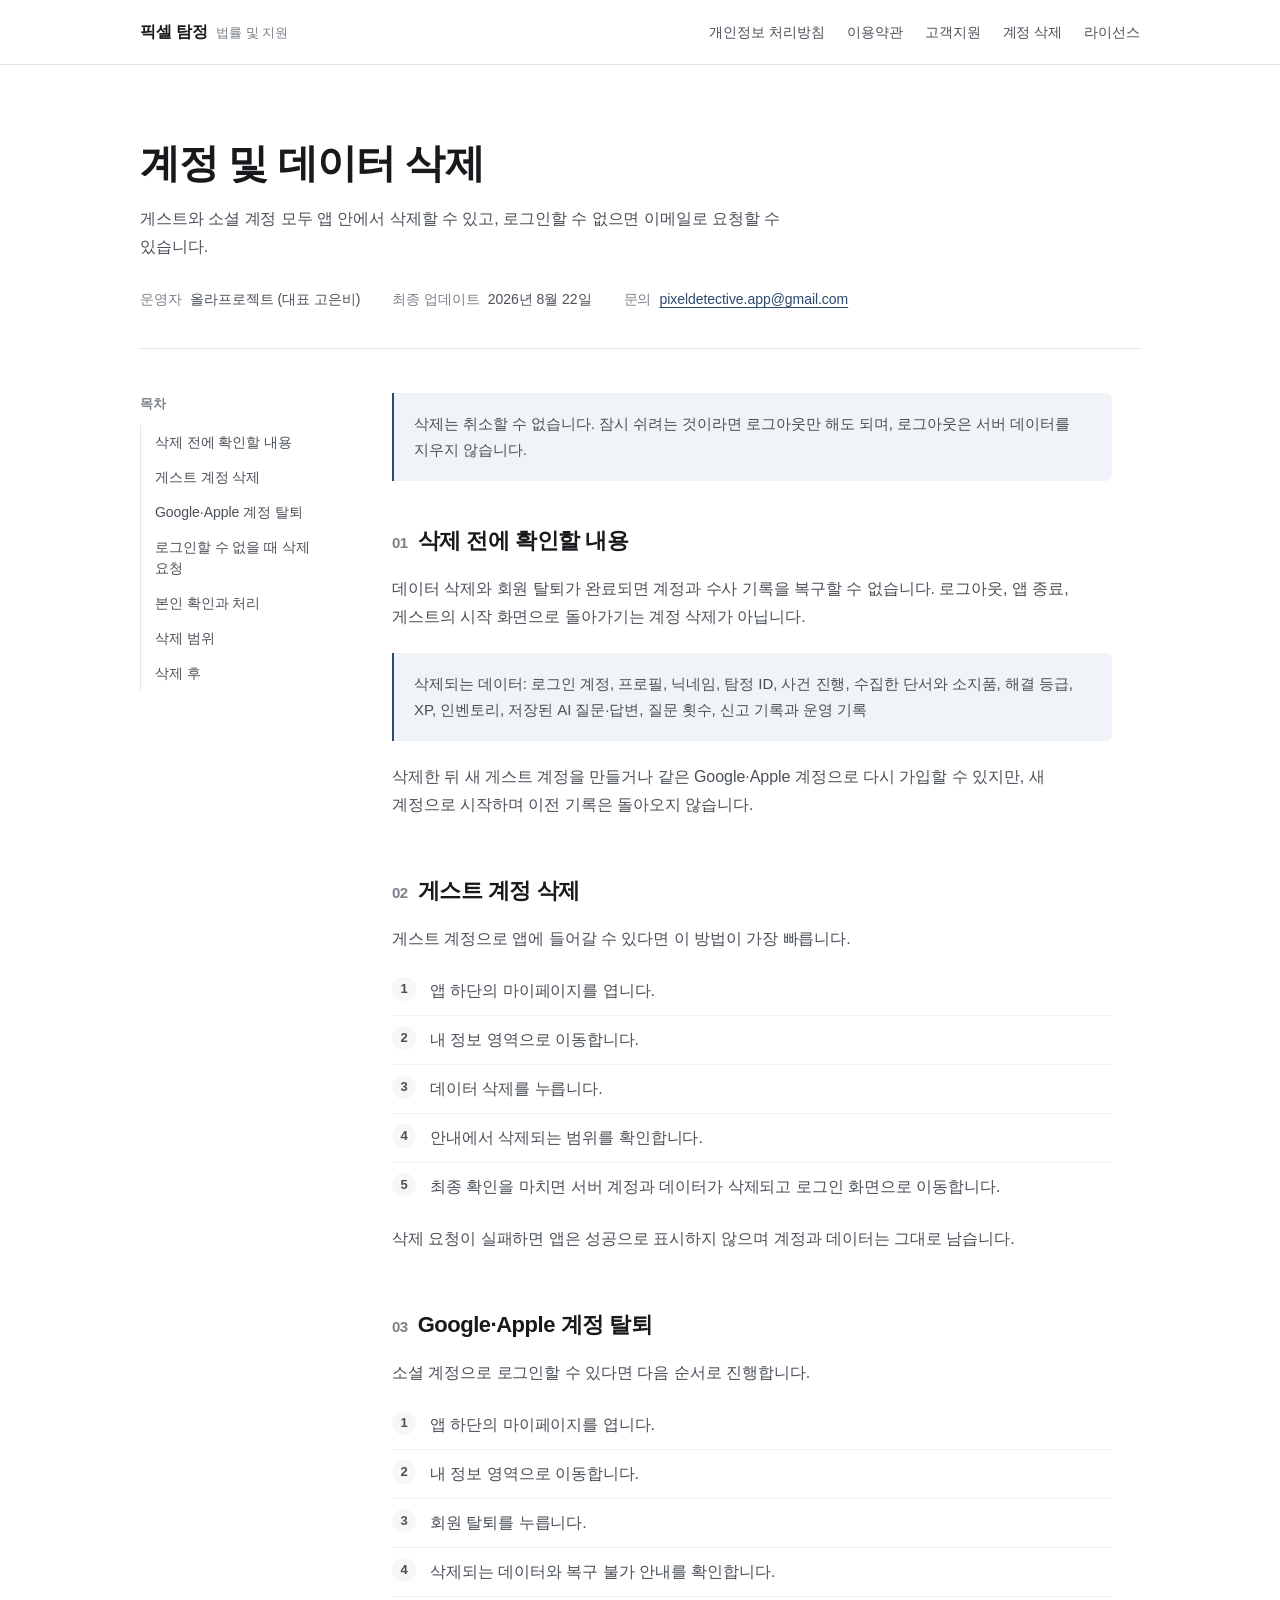
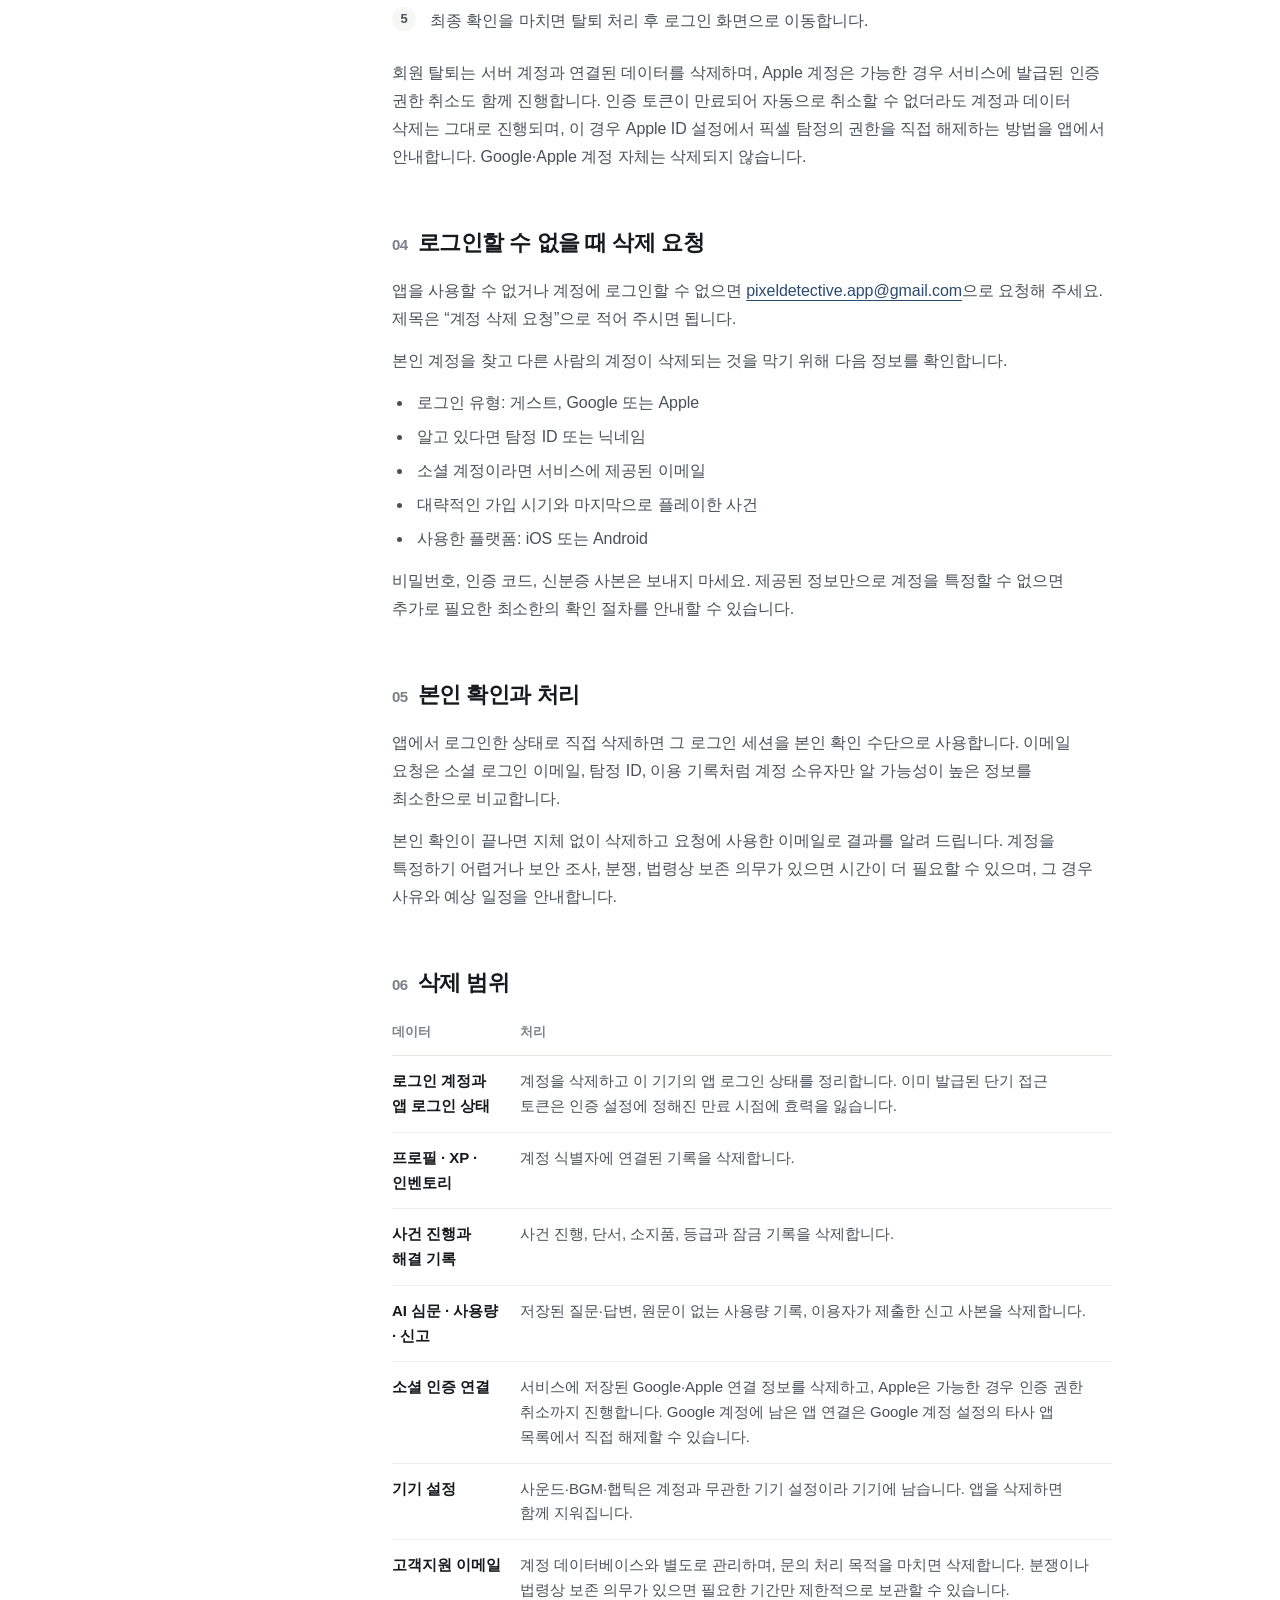
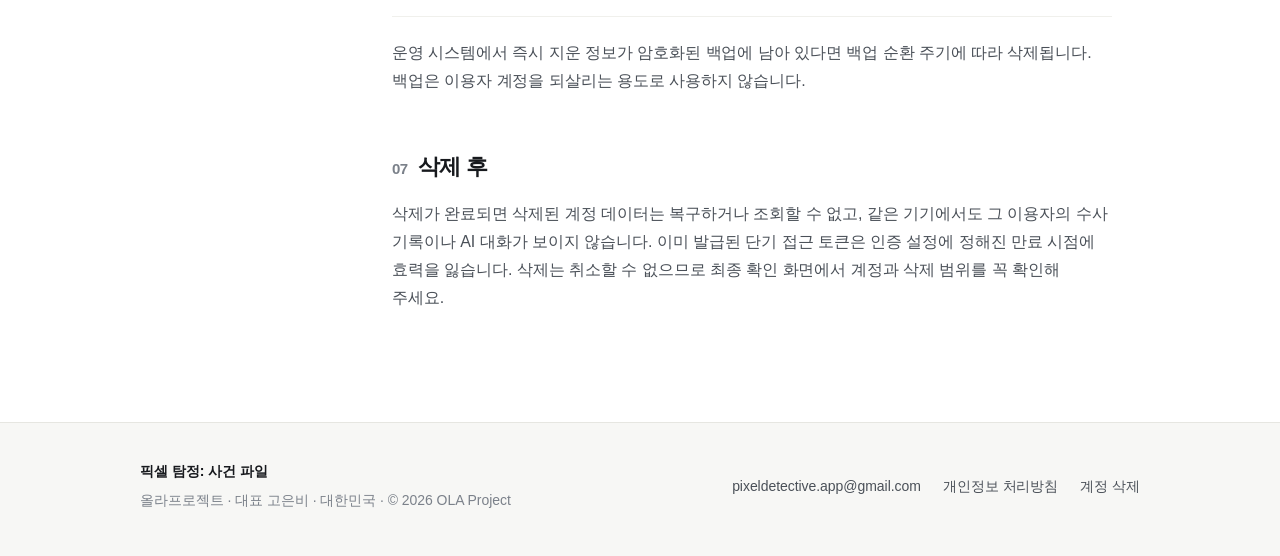
==== commit d8d72319: "개인정보 처리방침과 삭제 안내 공개본 갱신" ====
--- a/account-deletion/index.html
+++ b/account-deletion/index.html
@@ -1,2 +1,2 @@
 <!DOCTYPE html><html lang="ko"><head><meta charSet="utf-8"/><meta name="viewport" content="width=device-width, initial-scale=1"/><link rel="stylesheet" href="../assets/index-CVaGHORI.css" data-rsc-css-href="../assets/index-CVaGHORI.css" data-precedence="vite-rsc/importer-resources"/><title>계정 및 데이터 삭제 | 픽셀 탐정</title><meta name="description" content="픽셀 탐정 게스트·소셜 계정을 앱 안에서 삭제하거나 로그인할 수 없을 때 요청하는 방법입니다."/><meta name="application-name" content="픽셀 탐정: 사건 파일"/><meta property="og:title" content="픽셀 탐정 | 법률 및 지원"/><meta property="og:description" content="픽셀 탐정: 사건 파일의 개인정보 처리방침, 이용약관, 고객지원, 계정 삭제 및 라이선스 안내입니다."/><meta property="og:type" content="website"/><meta property="og:locale" content="ko_KR"/><meta property="og:image" content="https://kebsz0410-afk.github.io/pixel-detective-legal/og.png"/><meta property="og:image:width" content="1200"/><meta property="og:image:height" content="630"/><meta property="og:image:alt" content="픽셀 탐정 법률 및 지원"/><meta name="twitter:card" content="summary_large_image"/><meta name="twitter:title" content="픽셀 탐정 | 법률 및 지원"/><meta name="twitter:description" content="픽셀 탐정: 사건 파일의 개인정보 처리방침, 이용약관, 고객지원, 계정 삭제 및 라이선스 안내입니다."/><meta name="twitter:image" content="https://kebsz0410-afk.github.io/pixel-detective-legal/og.png"/>
-</head><body><a class="skip-link" href="#main-content">본문으로 바로가기</a><header class="site-header"><div class="header-inner"><a href="../" class="brand" aria-label="픽셀 탐정 법률 및 지원 홈"><strong>픽셀 탐정</strong><span>법률 및 지원</span></a><nav class="main-nav" aria-label="주요 메뉴"><a href="../privacy/">개인정보 처리방침</a><a href="../terms/">이용약관</a><a href="../support/">고객지원</a><a href="../account-deletion/">계정 삭제</a><a href="../licenses/">라이선스</a></nav></div></header><main id="main-content"><header class="document-hero"><h1>계정 및 데이터 삭제</h1><p class="document-summary">게스트와 소셜 계정 모두 앱 안에서 삭제할 수 있고, 로그인할 수 없으면 이메일로 요청할 수 있습니다.</p><dl class="document-meta"><div><dt>운영자</dt><dd>올라프로젝트 (대표 고은비)</dd></div><div><dt>최종 업데이트</dt><dd>2026년 8월 3일</dd></div><div><dt>문의</dt><dd><a href="mailto:pixeldetective.app@gmail.com">pixeldetective.app@gmail.com</a></dd></div></dl></header><div class="document-layout"><nav class="toc" aria-label="문서 목차"><p>목차</p><ol><li><a href="#before-delete">삭제 전에 확인할 내용</a></li><li><a href="#guest-path">게스트 계정 삭제</a></li><li><a href="#social-path">Google·Apple 계정 탈퇴</a></li><li><a href="#email-request">로그인할 수 없을 때 삭제 요청</a></li><li><a href="#verification">본인 확인과 처리</a></li><li><a href="#scope">삭제 범위</a></li><li><a href="#after-delete">삭제 후</a></li></ol></nav><article class="legal-document"><div class="notice-box"><p>삭제는 취소할 수 없습니다. 잠시 쉬려는 것이라면 로그아웃만 해도 되며, 로그아웃은 서버 데이터를 지우지 않습니다.</p></div><section id="before-delete"><h2><b aria-hidden="true">01</b>삭제 전에 확인할 내용</h2><p>데이터 삭제와 회원 탈퇴가 완료되면 계정과 수사 기록을 복구할 수 없습니다. 로그아웃, 앱 종료, 게스트의 시작 화면으로 돌아가기는 계정 삭제가 아닙니다.</p><div class="info-callout"><p>삭제되는 데이터: 로그인 계정, 프로필, 닉네임, 탐정 ID, 사건 진행, 수집한 단서와 소지품, 해결 등급, XP, 인벤토리, 저장된 AI 질문·답변, 질문 횟수, 신고 기록과 운영 기록</p></div><p>삭제한 뒤 새 게스트 계정을 만들거나 같은 Google·Apple 계정으로 다시 가입할 수 있지만, 새 계정으로 시작하며 이전 기록은 돌아오지 않습니다.</p></section><section id="guest-path"><h2><b aria-hidden="true">02</b>게스트 계정 삭제</h2><p>게스트 계정으로 앱에 들어갈 수 있다면 이 방법이 가장 빠릅니다.</p><ol class="step-list"><li>앱 하단의 마이페이지를 엽니다.</li><li>내 정보 영역으로 이동합니다.</li><li>데이터 삭제를 누릅니다.</li><li>안내에서 삭제되는 범위를 확인합니다.</li><li>최종 확인을 마치면 서버 계정과 데이터가 삭제되고 로그인 화면으로 이동합니다.</li></ol><p>삭제 요청이 실패하면 앱은 성공으로 표시하지 않으며 계정과 데이터는 그대로 남습니다.</p></section><section id="social-path"><h2><b aria-hidden="true">03</b>Google·Apple 계정 탈퇴</h2><p>소셜 계정으로 로그인할 수 있다면 다음 순서로 진행합니다.</p><ol class="step-list"><li>앱 하단의 마이페이지를 엽니다.</li><li>내 정보 영역으로 이동합니다.</li><li>회원 탈퇴를 누릅니다.</li><li>삭제되는 데이터와 복구 불가 안내를 확인합니다.</li><li>최종 확인을 마치면 탈퇴 처리 후 로그인 화면으로 이동합니다.</li></ol><p>회원 탈퇴는 서버 계정과 연결된 데이터를 삭제하며, Apple 계정은 가능한 경우 서비스에 발급된 인증 권한 취소도 함께 진행합니다. 인증 토큰이 만료되어 자동으로 취소할 수 없더라도 계정과 데이터 삭제는 그대로 진행되며, 이 경우 Apple ID 설정에서 픽셀 탐정의 권한을 직접 해제하는 방법을 앱에서 안내합니다. Google·Apple 계정 자체는 삭제되지 않습니다.</p></section><section id="email-request"><h2><b aria-hidden="true">04</b>로그인할 수 없을 때 삭제 요청</h2><p>앱을 사용할 수 없거나 계정에 로그인할 수 없으면<!-- --> <a href="mailto:pixeldetective.app@gmail.com?subject=%5B%EA%B3%84%EC%A0%95%20%EC%82%AD%EC%A0%9C%20%EC%9A%94%EC%B2%AD%5D%20%ED%94%BD%EC%85%80%20%ED%83%90%EC%A0%95">pixeldetective.app@gmail.com</a>으로 요청해 주세요. 제목은 “계정 삭제 요청”으로 적어 주시면 됩니다.</p><p>본인 계정을 찾고 다른 사람의 계정이 삭제되는 것을 막기 위해 다음 정보를 확인합니다.</p><ul><li>로그인 유형: 게스트, Google 또는 Apple</li><li>알고 있다면 탐정 ID 또는 닉네임</li><li>소셜 계정이라면 서비스에 제공된 이메일</li><li>대략적인 가입 시기와 마지막으로 플레이한 사건</li><li>사용한 플랫폼: iOS 또는 Android</li></ul><p>비밀번호, 인증 코드, 신분증 사본은 보내지 마세요. 제공된 정보만으로 계정을 특정할 수 없으면 추가로 필요한 최소한의 확인 절차를 안내할 수 있습니다.</p></section><section id="verification"><h2><b aria-hidden="true">05</b>본인 확인과 처리</h2><p>앱에서 로그인한 상태로 직접 삭제하면 그 로그인 세션을 본인 확인 수단으로 사용합니다. 이메일 요청은 소셜 로그인 이메일, 탐정 ID, 이용 기록처럼 계정 소유자만 알 가능성이 높은 정보를 최소한으로 비교합니다.</p><p>본인 확인이 끝나면 지체 없이 삭제하고 요청에 사용한 이메일로 결과를 알려 드립니다. 계정을 특정하기 어렵거나 보안 조사, 분쟁, 법령상 보존 의무가 있으면 시간이 더 필요할 수 있으며, 그 경우 사유와 예상 일정을 안내합니다.</p></section><section id="scope"><h2><b aria-hidden="true">06</b>삭제 범위</h2><div class="table-wrap"><table class="legal-table"><thead><tr><th scope="col">데이터</th><th scope="col">처리</th></tr></thead><tbody><tr><td>로그인 계정과 세션</td><td>계정을 삭제하고 기존 로그인 토큰을 더 이상 쓸 수 없게 합니다.</td></tr><tr><td>프로필 · XP · 인벤토리</td><td>계정 식별자에 연결된 기록을 삭제합니다.</td></tr><tr><td>사건 진행과 해결 기록</td><td>사건 진행, 단서, 소지품, 등급과 잠금 기록을 삭제합니다.</td></tr><tr><td>AI 심문 · 사용량 · 신고</td><td>저장된 질문·답변, 원문이 없는 사용량 기록, 이용자가 제출한 신고 사본을 삭제합니다.</td></tr><tr><td>소셜 인증 연결</td><td>서비스에 저장된 Google·Apple 연결 정보를 삭제하고, Apple은 가능한 경우 인증 권한 취소까지 진행합니다. Google 계정에 남은 앱 연결은 Google 계정 설정의 타사 앱 목록에서 직접 해제할 수 있습니다.</td></tr><tr><td>기기 설정</td><td>사운드·BGM·햅틱은 계정과 무관한 기기 설정이라 기기에 남습니다. 앱을 삭제하면 함께 지워집니다.</td></tr><tr><td>고객지원 이메일</td><td>계정 데이터베이스와 별도로 관리하며, 문의 처리 목적을 마치면 삭제합니다. 분쟁이나 법령상 보존 의무가 있으면 필요한 기간만 제한적으로 보관할 수 있습니다.</td></tr></tbody></table></div><p>운영 시스템에서 즉시 지운 정보가 암호화된 백업에 남아 있다면 백업 순환 주기에 따라 삭제됩니다. 백업은 이용자 계정을 되살리는 용도로 사용하지 않습니다.</p></section><section id="after-delete"><h2><b aria-hidden="true">07</b>삭제 후</h2><p>삭제가 완료되면 이전 계정의 토큰으로는 서버에 접근할 수 없고, 같은 기기에서도 그 이용자의 수사 기록이나 AI 대화가 보이지 않습니다. 삭제는 취소할 수 없으므로 최종 확인 화면에서 계정과 삭제 범위를 꼭 확인해 주세요.</p></section></article></div></main><footer class="site-footer"><div class="footer-inner"><div><strong>픽셀 탐정: 사건 파일</strong><p>올라프로젝트 · 대표 고은비 · 대한민국 · © 2026 OLA Project</p></div><div class="footer-links" aria-label="하단 메뉴"><a href="mailto:pixeldetective.app@gmail.com">pixeldetective.app@gmail.com</a><a href="../privacy/">개인정보 처리방침</a><a href="../account-deletion/">계정 삭제</a></div></div></footer></body></html>+</head><body><a class="skip-link" href="#main-content">본문으로 바로가기</a><header class="site-header"><div class="header-inner"><a href="../" class="brand" aria-label="픽셀 탐정 법률 및 지원 홈"><strong>픽셀 탐정</strong><span>법률 및 지원</span></a><nav class="main-nav" aria-label="주요 메뉴"><a href="../privacy/">개인정보 처리방침</a><a href="../terms/">이용약관</a><a href="../support/">고객지원</a><a href="../account-deletion/">계정 삭제</a><a href="../licenses/">라이선스</a></nav></div></header><main id="main-content"><header class="document-hero"><h1>계정 및 데이터 삭제</h1><p class="document-summary">게스트와 소셜 계정 모두 앱 안에서 삭제할 수 있고, 로그인할 수 없으면 이메일로 요청할 수 있습니다.</p><dl class="document-meta"><div><dt>운영자</dt><dd>올라프로젝트 (대표 고은비)</dd></div><div><dt>최종 업데이트</dt><dd>2026년 8월 22일</dd></div><div><dt>문의</dt><dd><a href="mailto:pixeldetective.app@gmail.com">pixeldetective.app@gmail.com</a></dd></div></dl></header><div class="document-layout"><nav class="toc" aria-label="문서 목차"><p>목차</p><ol><li><a href="#before-delete">삭제 전에 확인할 내용</a></li><li><a href="#guest-path">게스트 계정 삭제</a></li><li><a href="#social-path">Google·Apple 계정 탈퇴</a></li><li><a href="#email-request">로그인할 수 없을 때 삭제 요청</a></li><li><a href="#verification">본인 확인과 처리</a></li><li><a href="#scope">삭제 범위</a></li><li><a href="#after-delete">삭제 후</a></li></ol></nav><article class="legal-document"><div class="notice-box"><p>삭제는 취소할 수 없습니다. 잠시 쉬려는 것이라면 로그아웃만 해도 되며, 로그아웃은 서버 데이터를 지우지 않습니다.</p></div><section id="before-delete"><h2><b aria-hidden="true">01</b>삭제 전에 확인할 내용</h2><p>데이터 삭제와 회원 탈퇴가 완료되면 계정과 수사 기록을 복구할 수 없습니다. 로그아웃, 앱 종료, 게스트의 시작 화면으로 돌아가기는 계정 삭제가 아닙니다.</p><div class="info-callout"><p>삭제되는 데이터: 로그인 계정, 프로필, 닉네임, 탐정 ID, 사건 진행, 수집한 단서와 소지품, 해결 등급, XP, 인벤토리, 저장된 AI 질문·답변, 질문 횟수, 신고 기록과 운영 기록</p></div><p>삭제한 뒤 새 게스트 계정을 만들거나 같은 Google·Apple 계정으로 다시 가입할 수 있지만, 새 계정으로 시작하며 이전 기록은 돌아오지 않습니다.</p></section><section id="guest-path"><h2><b aria-hidden="true">02</b>게스트 계정 삭제</h2><p>게스트 계정으로 앱에 들어갈 수 있다면 이 방법이 가장 빠릅니다.</p><ol class="step-list"><li>앱 하단의 마이페이지를 엽니다.</li><li>내 정보 영역으로 이동합니다.</li><li>데이터 삭제를 누릅니다.</li><li>안내에서 삭제되는 범위를 확인합니다.</li><li>최종 확인을 마치면 서버 계정과 데이터가 삭제되고 로그인 화면으로 이동합니다.</li></ol><p>삭제 요청이 실패하면 앱은 성공으로 표시하지 않으며 계정과 데이터는 그대로 남습니다.</p></section><section id="social-path"><h2><b aria-hidden="true">03</b>Google·Apple 계정 탈퇴</h2><p>소셜 계정으로 로그인할 수 있다면 다음 순서로 진행합니다.</p><ol class="step-list"><li>앱 하단의 마이페이지를 엽니다.</li><li>내 정보 영역으로 이동합니다.</li><li>회원 탈퇴를 누릅니다.</li><li>삭제되는 데이터와 복구 불가 안내를 확인합니다.</li><li>최종 확인을 마치면 탈퇴 처리 후 로그인 화면으로 이동합니다.</li></ol><p>회원 탈퇴는 서버 계정과 연결된 데이터를 삭제하며, Apple 계정은 가능한 경우 서비스에 발급된 인증 권한 취소도 함께 진행합니다. 인증 토큰이 만료되어 자동으로 취소할 수 없더라도 계정과 데이터 삭제는 그대로 진행되며, 이 경우 Apple ID 설정에서 픽셀 탐정의 권한을 직접 해제하는 방법을 앱에서 안내합니다. Google·Apple 계정 자체는 삭제되지 않습니다.</p></section><section id="email-request"><h2><b aria-hidden="true">04</b>로그인할 수 없을 때 삭제 요청</h2><p>앱을 사용할 수 없거나 계정에 로그인할 수 없으면<!-- --> <a href="mailto:pixeldetective.app@gmail.com?subject=%5B%EA%B3%84%EC%A0%95%20%EC%82%AD%EC%A0%9C%20%EC%9A%94%EC%B2%AD%5D%20%ED%94%BD%EC%85%80%20%ED%83%90%EC%A0%95">pixeldetective.app@gmail.com</a>으로 요청해 주세요. 제목은 “계정 삭제 요청”으로 적어 주시면 됩니다.</p><p>본인 계정을 찾고 다른 사람의 계정이 삭제되는 것을 막기 위해 다음 정보를 확인합니다.</p><ul><li>로그인 유형: 게스트, Google 또는 Apple</li><li>알고 있다면 탐정 ID 또는 닉네임</li><li>소셜 계정이라면 서비스에 제공된 이메일</li><li>대략적인 가입 시기와 마지막으로 플레이한 사건</li><li>사용한 플랫폼: iOS 또는 Android</li></ul><p>비밀번호, 인증 코드, 신분증 사본은 보내지 마세요. 제공된 정보만으로 계정을 특정할 수 없으면 추가로 필요한 최소한의 확인 절차를 안내할 수 있습니다.</p></section><section id="verification"><h2><b aria-hidden="true">05</b>본인 확인과 처리</h2><p>앱에서 로그인한 상태로 직접 삭제하면 그 로그인 세션을 본인 확인 수단으로 사용합니다. 이메일 요청은 소셜 로그인 이메일, 탐정 ID, 이용 기록처럼 계정 소유자만 알 가능성이 높은 정보를 최소한으로 비교합니다.</p><p>본인 확인이 끝나면 지체 없이 삭제하고 요청에 사용한 이메일로 결과를 알려 드립니다. 계정을 특정하기 어렵거나 보안 조사, 분쟁, 법령상 보존 의무가 있으면 시간이 더 필요할 수 있으며, 그 경우 사유와 예상 일정을 안내합니다.</p></section><section id="scope"><h2><b aria-hidden="true">06</b>삭제 범위</h2><div class="table-wrap"><table class="legal-table"><thead><tr><th scope="col">데이터</th><th scope="col">처리</th></tr></thead><tbody><tr><td>로그인 계정과 앱 로그인 상태</td><td>계정을 삭제하고 이 기기의 앱 로그인 상태를 정리합니다. 이미 발급된 단기 접근 토큰은 인증 설정에 정해진 만료 시점에 효력을 잃습니다.</td></tr><tr><td>프로필 · XP · 인벤토리</td><td>계정 식별자에 연결된 기록을 삭제합니다.</td></tr><tr><td>사건 진행과 해결 기록</td><td>사건 진행, 단서, 소지품, 등급과 잠금 기록을 삭제합니다.</td></tr><tr><td>AI 심문 · 사용량 · 신고</td><td>저장된 질문·답변, 원문이 없는 사용량 기록, 이용자가 제출한 신고 사본을 삭제합니다.</td></tr><tr><td>소셜 인증 연결</td><td>서비스에 저장된 Google·Apple 연결 정보를 삭제하고, Apple은 가능한 경우 인증 권한 취소까지 진행합니다. Google 계정에 남은 앱 연결은 Google 계정 설정의 타사 앱 목록에서 직접 해제할 수 있습니다.</td></tr><tr><td>기기 설정</td><td>사운드·BGM·햅틱은 계정과 무관한 기기 설정이라 기기에 남습니다. 앱을 삭제하면 함께 지워집니다.</td></tr><tr><td>고객지원 이메일</td><td>계정 데이터베이스와 별도로 관리하며, 문의 처리 목적을 마치면 삭제합니다. 분쟁이나 법령상 보존 의무가 있으면 필요한 기간만 제한적으로 보관할 수 있습니다.</td></tr></tbody></table></div><p>운영 시스템에서 즉시 지운 정보가 암호화된 백업에 남아 있다면 백업 순환 주기에 따라 삭제됩니다. 백업은 이용자 계정을 되살리는 용도로 사용하지 않습니다.</p></section><section id="after-delete"><h2><b aria-hidden="true">07</b>삭제 후</h2><p>삭제가 완료되면 삭제된 계정 데이터는 복구하거나 조회할 수 없고, 같은 기기에서도 그 이용자의 수사 기록이나 AI 대화가 보이지 않습니다. 이미 발급된 단기 접근 토큰은 인증 설정에 정해진 만료 시점에 효력을 잃습니다. 삭제는 취소할 수 없으므로 최종 확인 화면에서 계정과 삭제 범위를 꼭 확인해 주세요.</p></section></article></div></main><footer class="site-footer"><div class="footer-inner"><div><strong>픽셀 탐정: 사건 파일</strong><p>올라프로젝트 · 대표 고은비 · 대한민국 · © 2026 OLA Project</p></div><div class="footer-links" aria-label="하단 메뉴"><a href="mailto:pixeldetective.app@gmail.com">pixeldetective.app@gmail.com</a><a href="../privacy/">개인정보 처리방침</a><a href="../account-deletion/">계정 삭제</a></div></div></footer></body></html>
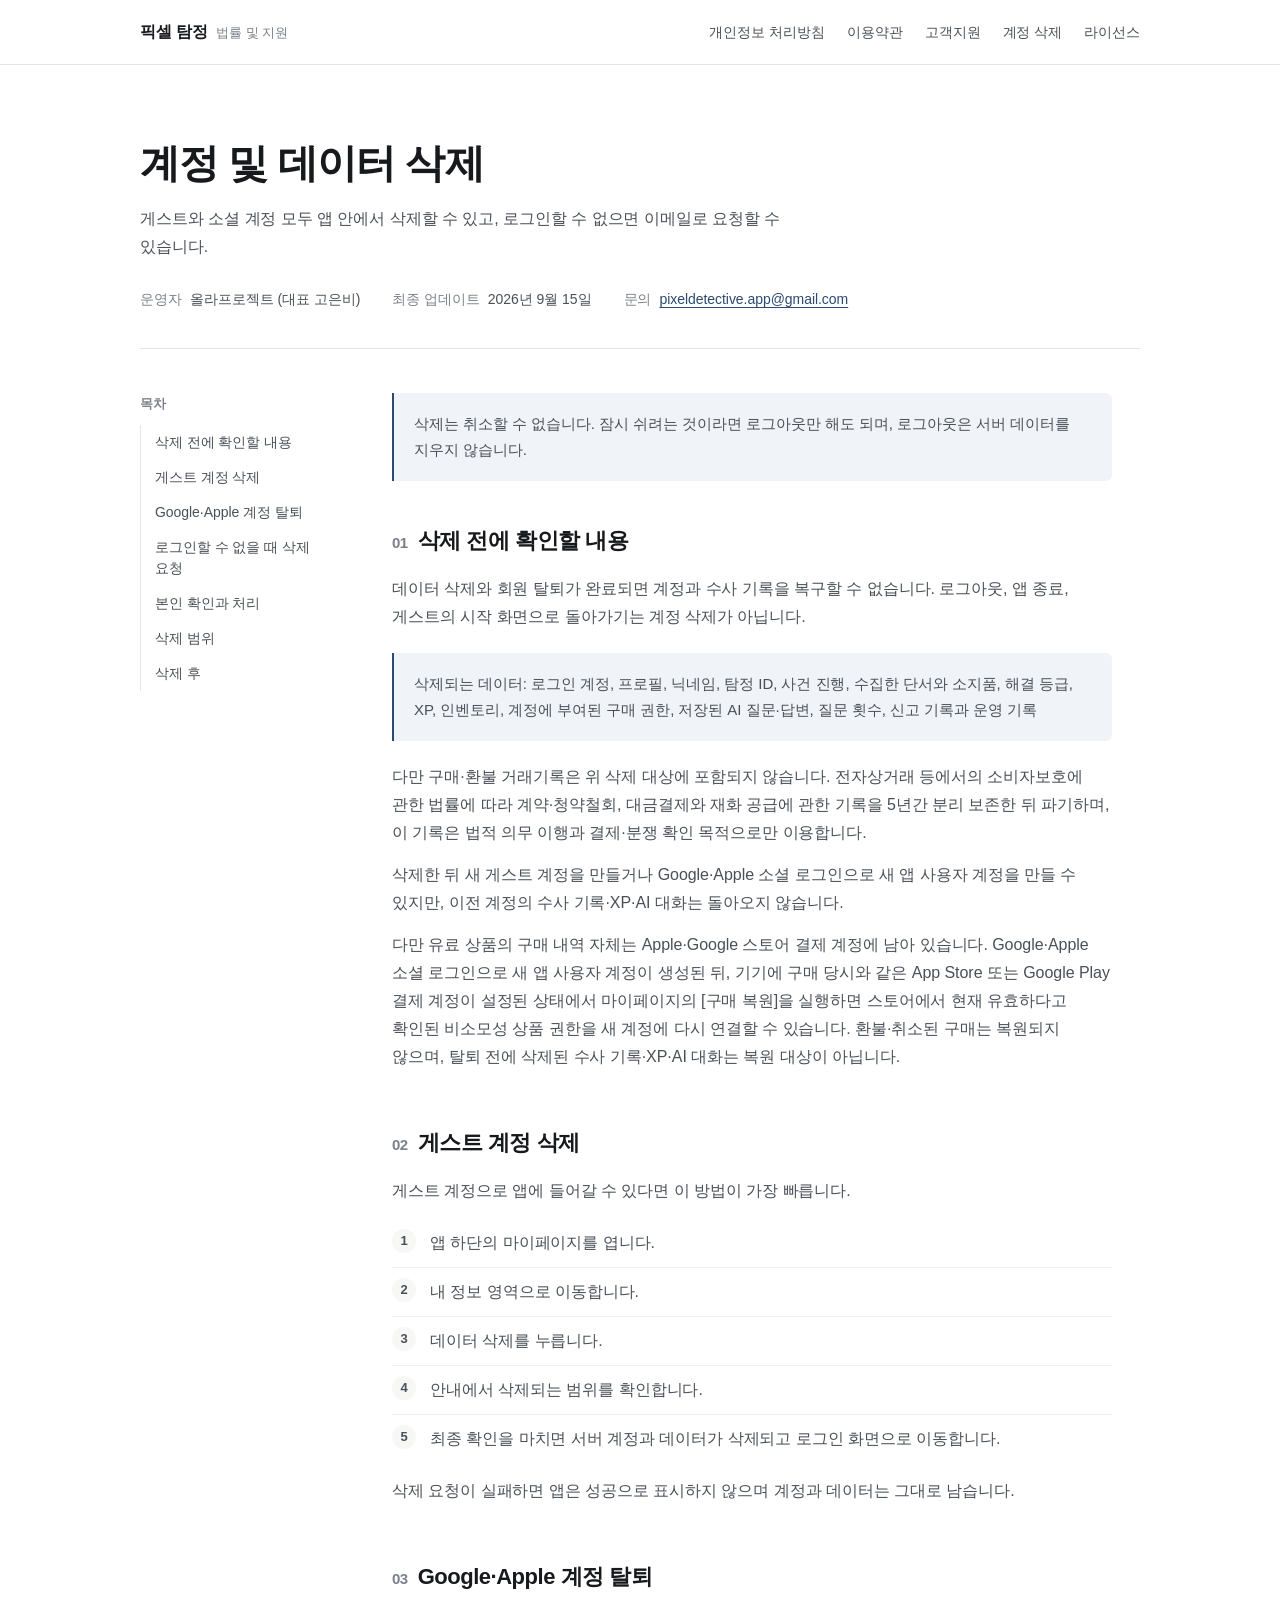
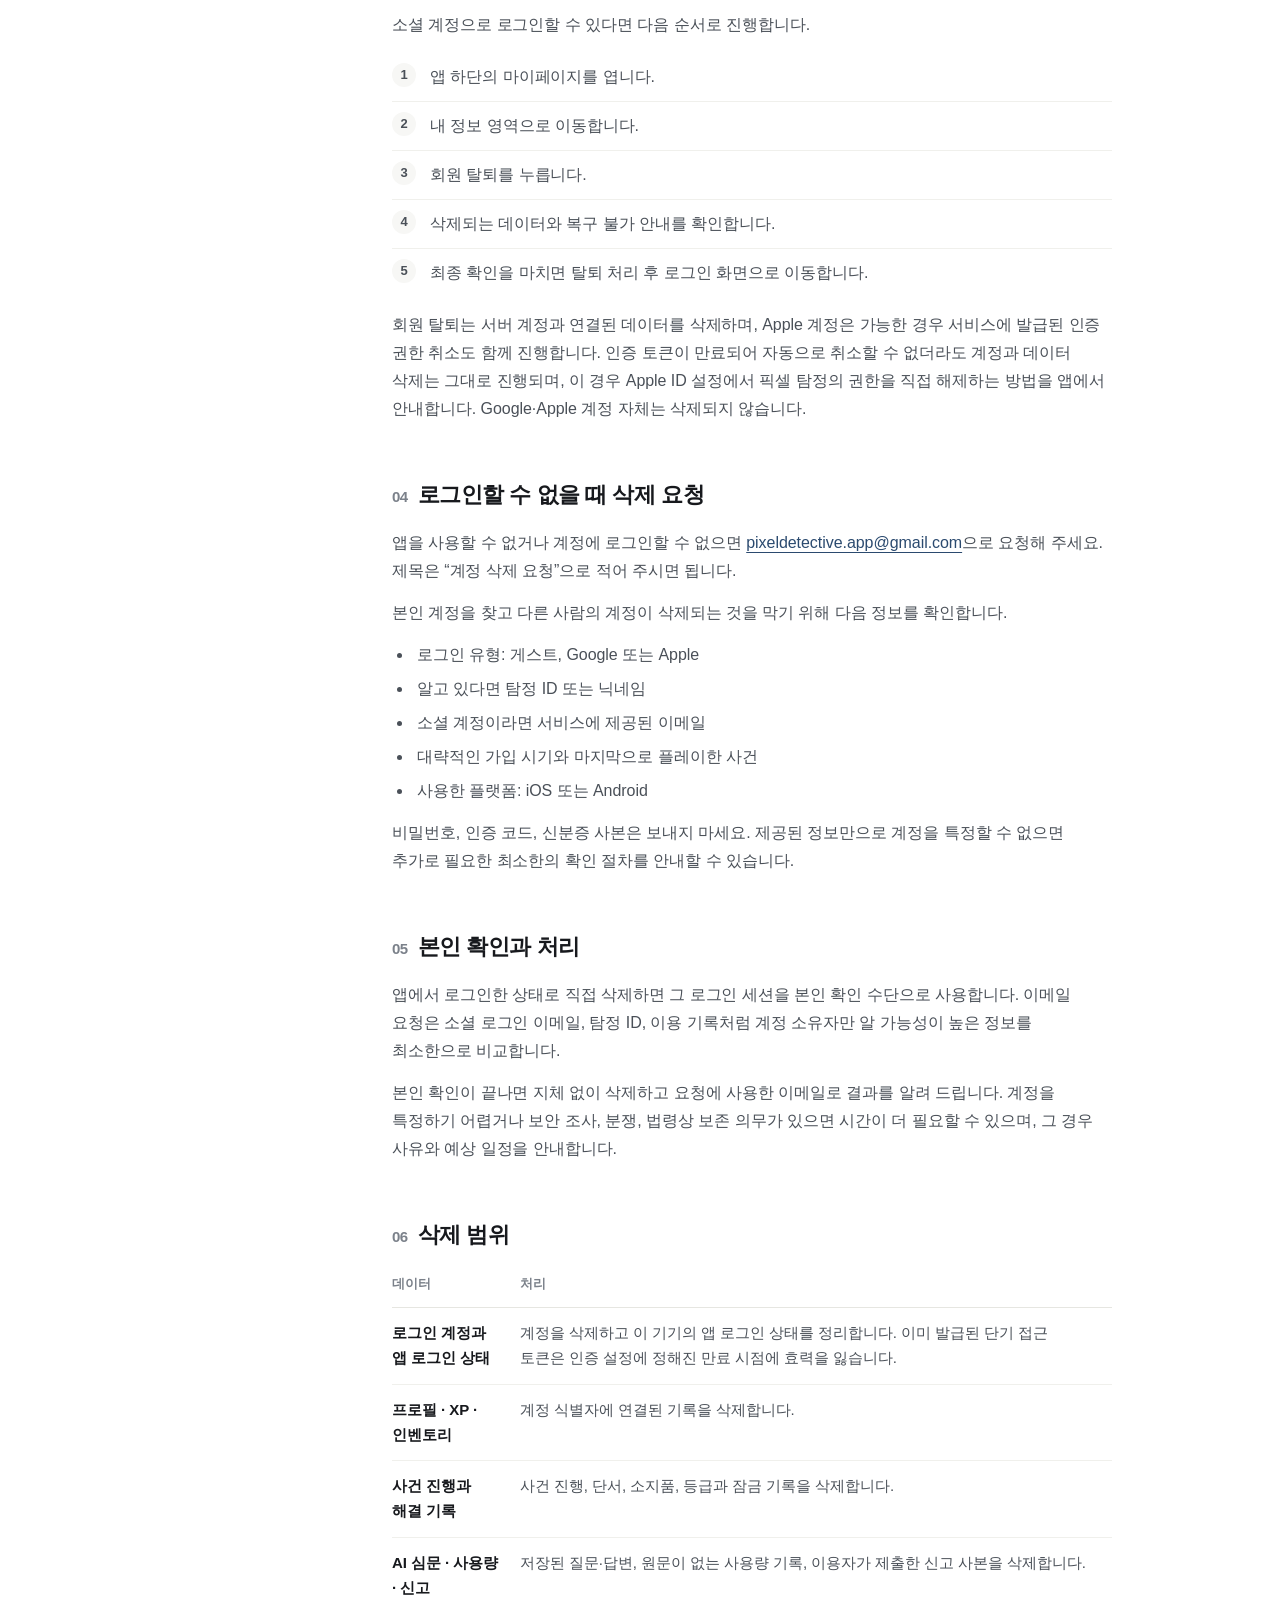
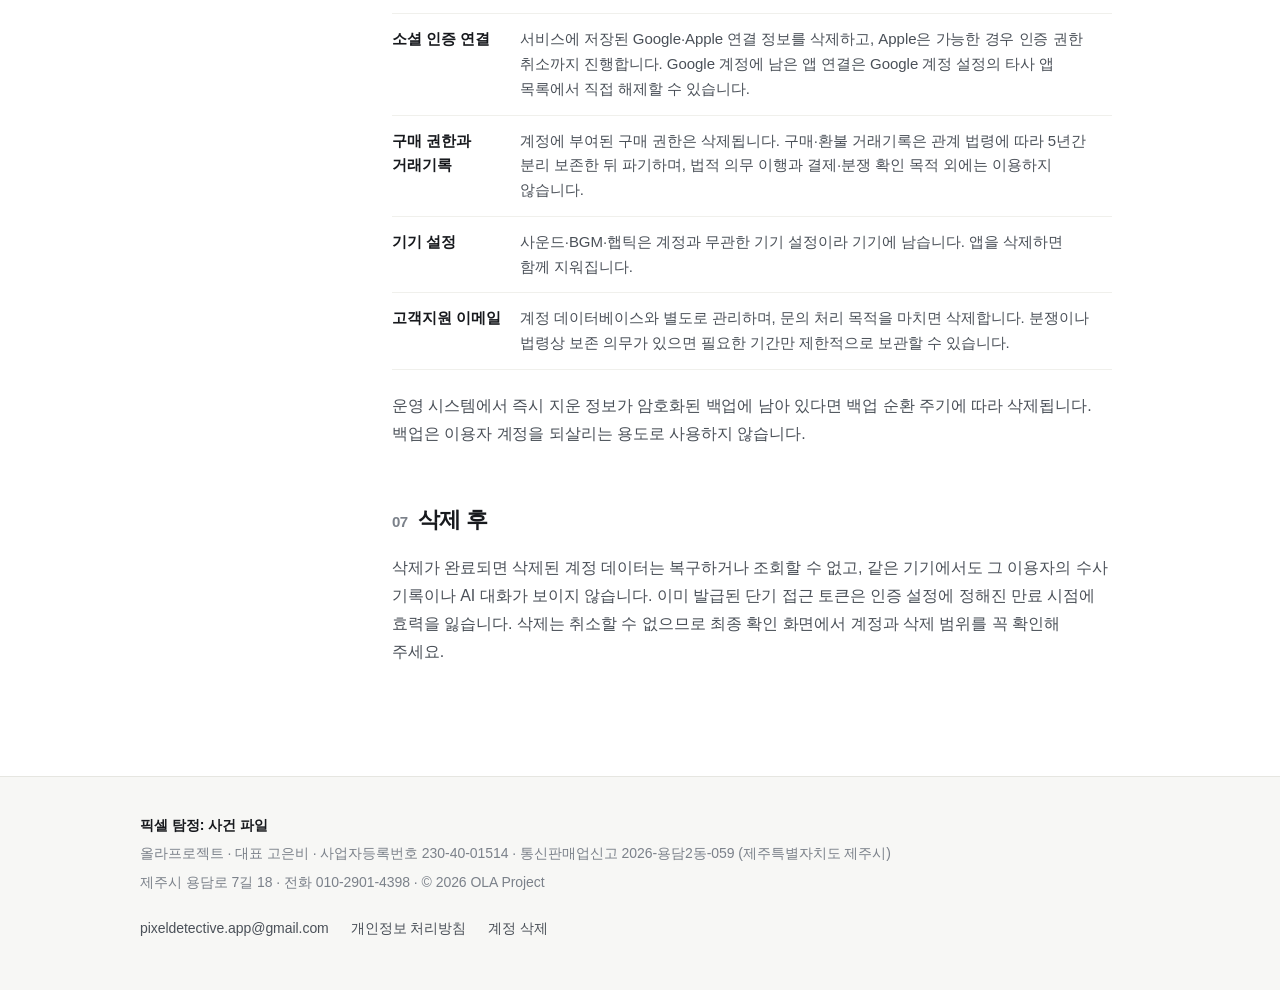
==== commit 47a948b6: "결제 및 개인정보 안내 공개" ====
--- a/account-deletion/index.html
+++ b/account-deletion/index.html
@@ -1,2 +1,2 @@
 <!DOCTYPE html><html lang="ko"><head><meta charSet="utf-8"/><meta name="viewport" content="width=device-width, initial-scale=1"/><link rel="stylesheet" href="../assets/index-CVaGHORI.css" data-rsc-css-href="../assets/index-CVaGHORI.css" data-precedence="vite-rsc/importer-resources"/><title>계정 및 데이터 삭제 | 픽셀 탐정</title><meta name="description" content="픽셀 탐정 게스트·소셜 계정을 앱 안에서 삭제하거나 로그인할 수 없을 때 요청하는 방법입니다."/><meta name="application-name" content="픽셀 탐정: 사건 파일"/><meta property="og:title" content="픽셀 탐정 | 법률 및 지원"/><meta property="og:description" content="픽셀 탐정: 사건 파일의 개인정보 처리방침, 이용약관, 고객지원, 계정 삭제 및 라이선스 안내입니다."/><meta property="og:type" content="website"/><meta property="og:locale" content="ko_KR"/><meta property="og:image" content="https://kebsz0410-afk.github.io/pixel-detective-legal/og.png"/><meta property="og:image:width" content="1200"/><meta property="og:image:height" content="630"/><meta property="og:image:alt" content="픽셀 탐정 법률 및 지원"/><meta name="twitter:card" content="summary_large_image"/><meta name="twitter:title" content="픽셀 탐정 | 법률 및 지원"/><meta name="twitter:description" content="픽셀 탐정: 사건 파일의 개인정보 처리방침, 이용약관, 고객지원, 계정 삭제 및 라이선스 안내입니다."/><meta name="twitter:image" content="https://kebsz0410-afk.github.io/pixel-detective-legal/og.png"/>
-</head><body><a class="skip-link" href="#main-content">본문으로 바로가기</a><header class="site-header"><div class="header-inner"><a href="../" class="brand" aria-label="픽셀 탐정 법률 및 지원 홈"><strong>픽셀 탐정</strong><span>법률 및 지원</span></a><nav class="main-nav" aria-label="주요 메뉴"><a href="../privacy/">개인정보 처리방침</a><a href="../terms/">이용약관</a><a href="../support/">고객지원</a><a href="../account-deletion/">계정 삭제</a><a href="../licenses/">라이선스</a></nav></div></header><main id="main-content"><header class="document-hero"><h1>계정 및 데이터 삭제</h1><p class="document-summary">게스트와 소셜 계정 모두 앱 안에서 삭제할 수 있고, 로그인할 수 없으면 이메일로 요청할 수 있습니다.</p><dl class="document-meta"><div><dt>운영자</dt><dd>올라프로젝트 (대표 고은비)</dd></div><div><dt>최종 업데이트</dt><dd>2026년 8월 22일</dd></div><div><dt>문의</dt><dd><a href="mailto:pixeldetective.app@gmail.com">pixeldetective.app@gmail.com</a></dd></div></dl></header><div class="document-layout"><nav class="toc" aria-label="문서 목차"><p>목차</p><ol><li><a href="#before-delete">삭제 전에 확인할 내용</a></li><li><a href="#guest-path">게스트 계정 삭제</a></li><li><a href="#social-path">Google·Apple 계정 탈퇴</a></li><li><a href="#email-request">로그인할 수 없을 때 삭제 요청</a></li><li><a href="#verification">본인 확인과 처리</a></li><li><a href="#scope">삭제 범위</a></li><li><a href="#after-delete">삭제 후</a></li></ol></nav><article class="legal-document"><div class="notice-box"><p>삭제는 취소할 수 없습니다. 잠시 쉬려는 것이라면 로그아웃만 해도 되며, 로그아웃은 서버 데이터를 지우지 않습니다.</p></div><section id="before-delete"><h2><b aria-hidden="true">01</b>삭제 전에 확인할 내용</h2><p>데이터 삭제와 회원 탈퇴가 완료되면 계정과 수사 기록을 복구할 수 없습니다. 로그아웃, 앱 종료, 게스트의 시작 화면으로 돌아가기는 계정 삭제가 아닙니다.</p><div class="info-callout"><p>삭제되는 데이터: 로그인 계정, 프로필, 닉네임, 탐정 ID, 사건 진행, 수집한 단서와 소지품, 해결 등급, XP, 인벤토리, 저장된 AI 질문·답변, 질문 횟수, 신고 기록과 운영 기록</p></div><p>삭제한 뒤 새 게스트 계정을 만들거나 같은 Google·Apple 계정으로 다시 가입할 수 있지만, 새 계정으로 시작하며 이전 기록은 돌아오지 않습니다.</p></section><section id="guest-path"><h2><b aria-hidden="true">02</b>게스트 계정 삭제</h2><p>게스트 계정으로 앱에 들어갈 수 있다면 이 방법이 가장 빠릅니다.</p><ol class="step-list"><li>앱 하단의 마이페이지를 엽니다.</li><li>내 정보 영역으로 이동합니다.</li><li>데이터 삭제를 누릅니다.</li><li>안내에서 삭제되는 범위를 확인합니다.</li><li>최종 확인을 마치면 서버 계정과 데이터가 삭제되고 로그인 화면으로 이동합니다.</li></ol><p>삭제 요청이 실패하면 앱은 성공으로 표시하지 않으며 계정과 데이터는 그대로 남습니다.</p></section><section id="social-path"><h2><b aria-hidden="true">03</b>Google·Apple 계정 탈퇴</h2><p>소셜 계정으로 로그인할 수 있다면 다음 순서로 진행합니다.</p><ol class="step-list"><li>앱 하단의 마이페이지를 엽니다.</li><li>내 정보 영역으로 이동합니다.</li><li>회원 탈퇴를 누릅니다.</li><li>삭제되는 데이터와 복구 불가 안내를 확인합니다.</li><li>최종 확인을 마치면 탈퇴 처리 후 로그인 화면으로 이동합니다.</li></ol><p>회원 탈퇴는 서버 계정과 연결된 데이터를 삭제하며, Apple 계정은 가능한 경우 서비스에 발급된 인증 권한 취소도 함께 진행합니다. 인증 토큰이 만료되어 자동으로 취소할 수 없더라도 계정과 데이터 삭제는 그대로 진행되며, 이 경우 Apple ID 설정에서 픽셀 탐정의 권한을 직접 해제하는 방법을 앱에서 안내합니다. Google·Apple 계정 자체는 삭제되지 않습니다.</p></section><section id="email-request"><h2><b aria-hidden="true">04</b>로그인할 수 없을 때 삭제 요청</h2><p>앱을 사용할 수 없거나 계정에 로그인할 수 없으면<!-- --> <a href="mailto:pixeldetective.app@gmail.com?subject=%5B%EA%B3%84%EC%A0%95%20%EC%82%AD%EC%A0%9C%20%EC%9A%94%EC%B2%AD%5D%20%ED%94%BD%EC%85%80%20%ED%83%90%EC%A0%95">pixeldetective.app@gmail.com</a>으로 요청해 주세요. 제목은 “계정 삭제 요청”으로 적어 주시면 됩니다.</p><p>본인 계정을 찾고 다른 사람의 계정이 삭제되는 것을 막기 위해 다음 정보를 확인합니다.</p><ul><li>로그인 유형: 게스트, Google 또는 Apple</li><li>알고 있다면 탐정 ID 또는 닉네임</li><li>소셜 계정이라면 서비스에 제공된 이메일</li><li>대략적인 가입 시기와 마지막으로 플레이한 사건</li><li>사용한 플랫폼: iOS 또는 Android</li></ul><p>비밀번호, 인증 코드, 신분증 사본은 보내지 마세요. 제공된 정보만으로 계정을 특정할 수 없으면 추가로 필요한 최소한의 확인 절차를 안내할 수 있습니다.</p></section><section id="verification"><h2><b aria-hidden="true">05</b>본인 확인과 처리</h2><p>앱에서 로그인한 상태로 직접 삭제하면 그 로그인 세션을 본인 확인 수단으로 사용합니다. 이메일 요청은 소셜 로그인 이메일, 탐정 ID, 이용 기록처럼 계정 소유자만 알 가능성이 높은 정보를 최소한으로 비교합니다.</p><p>본인 확인이 끝나면 지체 없이 삭제하고 요청에 사용한 이메일로 결과를 알려 드립니다. 계정을 특정하기 어렵거나 보안 조사, 분쟁, 법령상 보존 의무가 있으면 시간이 더 필요할 수 있으며, 그 경우 사유와 예상 일정을 안내합니다.</p></section><section id="scope"><h2><b aria-hidden="true">06</b>삭제 범위</h2><div class="table-wrap"><table class="legal-table"><thead><tr><th scope="col">데이터</th><th scope="col">처리</th></tr></thead><tbody><tr><td>로그인 계정과 앱 로그인 상태</td><td>계정을 삭제하고 이 기기의 앱 로그인 상태를 정리합니다. 이미 발급된 단기 접근 토큰은 인증 설정에 정해진 만료 시점에 효력을 잃습니다.</td></tr><tr><td>프로필 · XP · 인벤토리</td><td>계정 식별자에 연결된 기록을 삭제합니다.</td></tr><tr><td>사건 진행과 해결 기록</td><td>사건 진행, 단서, 소지품, 등급과 잠금 기록을 삭제합니다.</td></tr><tr><td>AI 심문 · 사용량 · 신고</td><td>저장된 질문·답변, 원문이 없는 사용량 기록, 이용자가 제출한 신고 사본을 삭제합니다.</td></tr><tr><td>소셜 인증 연결</td><td>서비스에 저장된 Google·Apple 연결 정보를 삭제하고, Apple은 가능한 경우 인증 권한 취소까지 진행합니다. Google 계정에 남은 앱 연결은 Google 계정 설정의 타사 앱 목록에서 직접 해제할 수 있습니다.</td></tr><tr><td>기기 설정</td><td>사운드·BGM·햅틱은 계정과 무관한 기기 설정이라 기기에 남습니다. 앱을 삭제하면 함께 지워집니다.</td></tr><tr><td>고객지원 이메일</td><td>계정 데이터베이스와 별도로 관리하며, 문의 처리 목적을 마치면 삭제합니다. 분쟁이나 법령상 보존 의무가 있으면 필요한 기간만 제한적으로 보관할 수 있습니다.</td></tr></tbody></table></div><p>운영 시스템에서 즉시 지운 정보가 암호화된 백업에 남아 있다면 백업 순환 주기에 따라 삭제됩니다. 백업은 이용자 계정을 되살리는 용도로 사용하지 않습니다.</p></section><section id="after-delete"><h2><b aria-hidden="true">07</b>삭제 후</h2><p>삭제가 완료되면 삭제된 계정 데이터는 복구하거나 조회할 수 없고, 같은 기기에서도 그 이용자의 수사 기록이나 AI 대화가 보이지 않습니다. 이미 발급된 단기 접근 토큰은 인증 설정에 정해진 만료 시점에 효력을 잃습니다. 삭제는 취소할 수 없으므로 최종 확인 화면에서 계정과 삭제 범위를 꼭 확인해 주세요.</p></section></article></div></main><footer class="site-footer"><div class="footer-inner"><div><strong>픽셀 탐정: 사건 파일</strong><p>올라프로젝트 · 대표 고은비 · 대한민국 · © 2026 OLA Project</p></div><div class="footer-links" aria-label="하단 메뉴"><a href="mailto:pixeldetective.app@gmail.com">pixeldetective.app@gmail.com</a><a href="../privacy/">개인정보 처리방침</a><a href="../account-deletion/">계정 삭제</a></div></div></footer></body></html>+</head><body><a class="skip-link" href="#main-content">본문으로 바로가기</a><header class="site-header"><div class="header-inner"><a href="../" class="brand" aria-label="픽셀 탐정 법률 및 지원 홈"><strong>픽셀 탐정</strong><span>법률 및 지원</span></a><nav class="main-nav" aria-label="주요 메뉴"><a href="../privacy/">개인정보 처리방침</a><a href="../terms/">이용약관</a><a href="../support/">고객지원</a><a href="../account-deletion/">계정 삭제</a><a href="../licenses/">라이선스</a></nav></div></header><main id="main-content"><header class="document-hero"><h1>계정 및 데이터 삭제</h1><p class="document-summary">게스트와 소셜 계정 모두 앱 안에서 삭제할 수 있고, 로그인할 수 없으면 이메일로 요청할 수 있습니다.</p><dl class="document-meta"><div><dt>운영자</dt><dd>올라프로젝트 (대표 고은비)</dd></div><div><dt>최종 업데이트</dt><dd>2026년 9월 15일</dd></div><div><dt>문의</dt><dd><a href="mailto:pixeldetective.app@gmail.com">pixeldetective.app@gmail.com</a></dd></div></dl></header><div class="document-layout"><nav class="toc" aria-label="문서 목차"><p>목차</p><ol><li><a href="#before-delete">삭제 전에 확인할 내용</a></li><li><a href="#guest-path">게스트 계정 삭제</a></li><li><a href="#social-path">Google·Apple 계정 탈퇴</a></li><li><a href="#email-request">로그인할 수 없을 때 삭제 요청</a></li><li><a href="#verification">본인 확인과 처리</a></li><li><a href="#scope">삭제 범위</a></li><li><a href="#after-delete">삭제 후</a></li></ol></nav><article class="legal-document"><div class="notice-box"><p>삭제는 취소할 수 없습니다. 잠시 쉬려는 것이라면 로그아웃만 해도 되며, 로그아웃은 서버 데이터를 지우지 않습니다.</p></div><section id="before-delete"><h2><b aria-hidden="true">01</b>삭제 전에 확인할 내용</h2><p>데이터 삭제와 회원 탈퇴가 완료되면 계정과 수사 기록을 복구할 수 없습니다. 로그아웃, 앱 종료, 게스트의 시작 화면으로 돌아가기는 계정 삭제가 아닙니다.</p><div class="info-callout"><p>삭제되는 데이터: 로그인 계정, 프로필, 닉네임, 탐정 ID, 사건 진행, 수집한 단서와 소지품, 해결 등급, XP, 인벤토리, 계정에 부여된 구매 권한, 저장된 AI 질문·답변, 질문 횟수, 신고 기록과 운영 기록</p></div><p>다만 구매·환불 거래기록은 위 삭제 대상에 포함되지 않습니다. 전자상거래 등에서의 소비자보호에 관한 법률에 따라 계약·청약철회, 대금결제와 재화 공급에 관한 기록을 5년간 분리 보존한 뒤 파기하며, 이 기록은 법적 의무 이행과 결제·분쟁 확인 목적으로만 이용합니다.</p><p>삭제한 뒤 새 게스트 계정을 만들거나 Google·Apple 소셜 로그인으로 새 앱 사용자 계정을 만들 수 있지만, 이전 계정의 수사 기록·XP·AI 대화는 돌아오지 않습니다.</p><p>다만 유료 상품의 구매 내역 자체는 Apple·Google 스토어 결제 계정에 남아 있습니다. Google·Apple 소셜 로그인으로 새 앱 사용자 계정이 생성된 뒤, 기기에 구매 당시와 같은 App Store 또는 Google Play 결제 계정이 설정된 상태에서 마이페이지의 [구매 복원]을 실행하면 스토어에서 현재 유효하다고 확인된 비소모성 상품 권한을 새 계정에 다시 연결할 수 있습니다. 환불·취소된 구매는 복원되지 않으며, 탈퇴 전에 삭제된 수사 기록·XP·AI 대화는 복원 대상이 아닙니다.</p></section><section id="guest-path"><h2><b aria-hidden="true">02</b>게스트 계정 삭제</h2><p>게스트 계정으로 앱에 들어갈 수 있다면 이 방법이 가장 빠릅니다.</p><ol class="step-list"><li>앱 하단의 마이페이지를 엽니다.</li><li>내 정보 영역으로 이동합니다.</li><li>데이터 삭제를 누릅니다.</li><li>안내에서 삭제되는 범위를 확인합니다.</li><li>최종 확인을 마치면 서버 계정과 데이터가 삭제되고 로그인 화면으로 이동합니다.</li></ol><p>삭제 요청이 실패하면 앱은 성공으로 표시하지 않으며 계정과 데이터는 그대로 남습니다.</p></section><section id="social-path"><h2><b aria-hidden="true">03</b>Google·Apple 계정 탈퇴</h2><p>소셜 계정으로 로그인할 수 있다면 다음 순서로 진행합니다.</p><ol class="step-list"><li>앱 하단의 마이페이지를 엽니다.</li><li>내 정보 영역으로 이동합니다.</li><li>회원 탈퇴를 누릅니다.</li><li>삭제되는 데이터와 복구 불가 안내를 확인합니다.</li><li>최종 확인을 마치면 탈퇴 처리 후 로그인 화면으로 이동합니다.</li></ol><p>회원 탈퇴는 서버 계정과 연결된 데이터를 삭제하며, Apple 계정은 가능한 경우 서비스에 발급된 인증 권한 취소도 함께 진행합니다. 인증 토큰이 만료되어 자동으로 취소할 수 없더라도 계정과 데이터 삭제는 그대로 진행되며, 이 경우 Apple ID 설정에서 픽셀 탐정의 권한을 직접 해제하는 방법을 앱에서 안내합니다. Google·Apple 계정 자체는 삭제되지 않습니다.</p></section><section id="email-request"><h2><b aria-hidden="true">04</b>로그인할 수 없을 때 삭제 요청</h2><p>앱을 사용할 수 없거나 계정에 로그인할 수 없으면<!-- --> <a href="mailto:pixeldetective.app@gmail.com?subject=%5B%EA%B3%84%EC%A0%95%20%EC%82%AD%EC%A0%9C%20%EC%9A%94%EC%B2%AD%5D%20%ED%94%BD%EC%85%80%20%ED%83%90%EC%A0%95">pixeldetective.app@gmail.com</a>으로 요청해 주세요. 제목은 “계정 삭제 요청”으로 적어 주시면 됩니다.</p><p>본인 계정을 찾고 다른 사람의 계정이 삭제되는 것을 막기 위해 다음 정보를 확인합니다.</p><ul><li>로그인 유형: 게스트, Google 또는 Apple</li><li>알고 있다면 탐정 ID 또는 닉네임</li><li>소셜 계정이라면 서비스에 제공된 이메일</li><li>대략적인 가입 시기와 마지막으로 플레이한 사건</li><li>사용한 플랫폼: iOS 또는 Android</li></ul><p>비밀번호, 인증 코드, 신분증 사본은 보내지 마세요. 제공된 정보만으로 계정을 특정할 수 없으면 추가로 필요한 최소한의 확인 절차를 안내할 수 있습니다.</p></section><section id="verification"><h2><b aria-hidden="true">05</b>본인 확인과 처리</h2><p>앱에서 로그인한 상태로 직접 삭제하면 그 로그인 세션을 본인 확인 수단으로 사용합니다. 이메일 요청은 소셜 로그인 이메일, 탐정 ID, 이용 기록처럼 계정 소유자만 알 가능성이 높은 정보를 최소한으로 비교합니다.</p><p>본인 확인이 끝나면 지체 없이 삭제하고 요청에 사용한 이메일로 결과를 알려 드립니다. 계정을 특정하기 어렵거나 보안 조사, 분쟁, 법령상 보존 의무가 있으면 시간이 더 필요할 수 있으며, 그 경우 사유와 예상 일정을 안내합니다.</p></section><section id="scope"><h2><b aria-hidden="true">06</b>삭제 범위</h2><div class="table-wrap"><table class="legal-table"><thead><tr><th scope="col">데이터</th><th scope="col">처리</th></tr></thead><tbody><tr><td>로그인 계정과 앱 로그인 상태</td><td>계정을 삭제하고 이 기기의 앱 로그인 상태를 정리합니다. 이미 발급된 단기 접근 토큰은 인증 설정에 정해진 만료 시점에 효력을 잃습니다.</td></tr><tr><td>프로필 · XP · 인벤토리</td><td>계정 식별자에 연결된 기록을 삭제합니다.</td></tr><tr><td>사건 진행과 해결 기록</td><td>사건 진행, 단서, 소지품, 등급과 잠금 기록을 삭제합니다.</td></tr><tr><td>AI 심문 · 사용량 · 신고</td><td>저장된 질문·답변, 원문이 없는 사용량 기록, 이용자가 제출한 신고 사본을 삭제합니다.</td></tr><tr><td>소셜 인증 연결</td><td>서비스에 저장된 Google·Apple 연결 정보를 삭제하고, Apple은 가능한 경우 인증 권한 취소까지 진행합니다. Google 계정에 남은 앱 연결은 Google 계정 설정의 타사 앱 목록에서 직접 해제할 수 있습니다.</td></tr><tr><td>구매 권한과 거래기록</td><td>계정에 부여된 구매 권한은 삭제됩니다. 구매·환불 거래기록은 관계 법령에 따라 5년간 분리 보존한 뒤 파기하며, 법적 의무 이행과 결제·분쟁 확인 목적 외에는 이용하지 않습니다.</td></tr><tr><td>기기 설정</td><td>사운드·BGM·햅틱은 계정과 무관한 기기 설정이라 기기에 남습니다. 앱을 삭제하면 함께 지워집니다.</td></tr><tr><td>고객지원 이메일</td><td>계정 데이터베이스와 별도로 관리하며, 문의 처리 목적을 마치면 삭제합니다. 분쟁이나 법령상 보존 의무가 있으면 필요한 기간만 제한적으로 보관할 수 있습니다.</td></tr></tbody></table></div><p>운영 시스템에서 즉시 지운 정보가 암호화된 백업에 남아 있다면 백업 순환 주기에 따라 삭제됩니다. 백업은 이용자 계정을 되살리는 용도로 사용하지 않습니다.</p></section><section id="after-delete"><h2><b aria-hidden="true">07</b>삭제 후</h2><p>삭제가 완료되면 삭제된 계정 데이터는 복구하거나 조회할 수 없고, 같은 기기에서도 그 이용자의 수사 기록이나 AI 대화가 보이지 않습니다. 이미 발급된 단기 접근 토큰은 인증 설정에 정해진 만료 시점에 효력을 잃습니다. 삭제는 취소할 수 없으므로 최종 확인 화면에서 계정과 삭제 범위를 꼭 확인해 주세요.</p></section></article></div></main><footer class="site-footer"><div class="footer-inner"><div><strong>픽셀 탐정: 사건 파일</strong><p>올라프로젝트 · 대표 고은비 · 사업자등록번호 230-40-01514 · 통신판매업신고 2026-용담2동-059 (제주특별자치도 제주시)</p><p>제주시 용담로 7길 18 · 전화 010-2901-4398 · © 2026 OLA Project</p></div><div class="footer-links" aria-label="하단 메뉴"><a href="mailto:pixeldetective.app@gmail.com">pixeldetective.app@gmail.com</a><a href="../privacy/">개인정보 처리방침</a><a href="../account-deletion/">계정 삭제</a></div></div></footer></body></html>
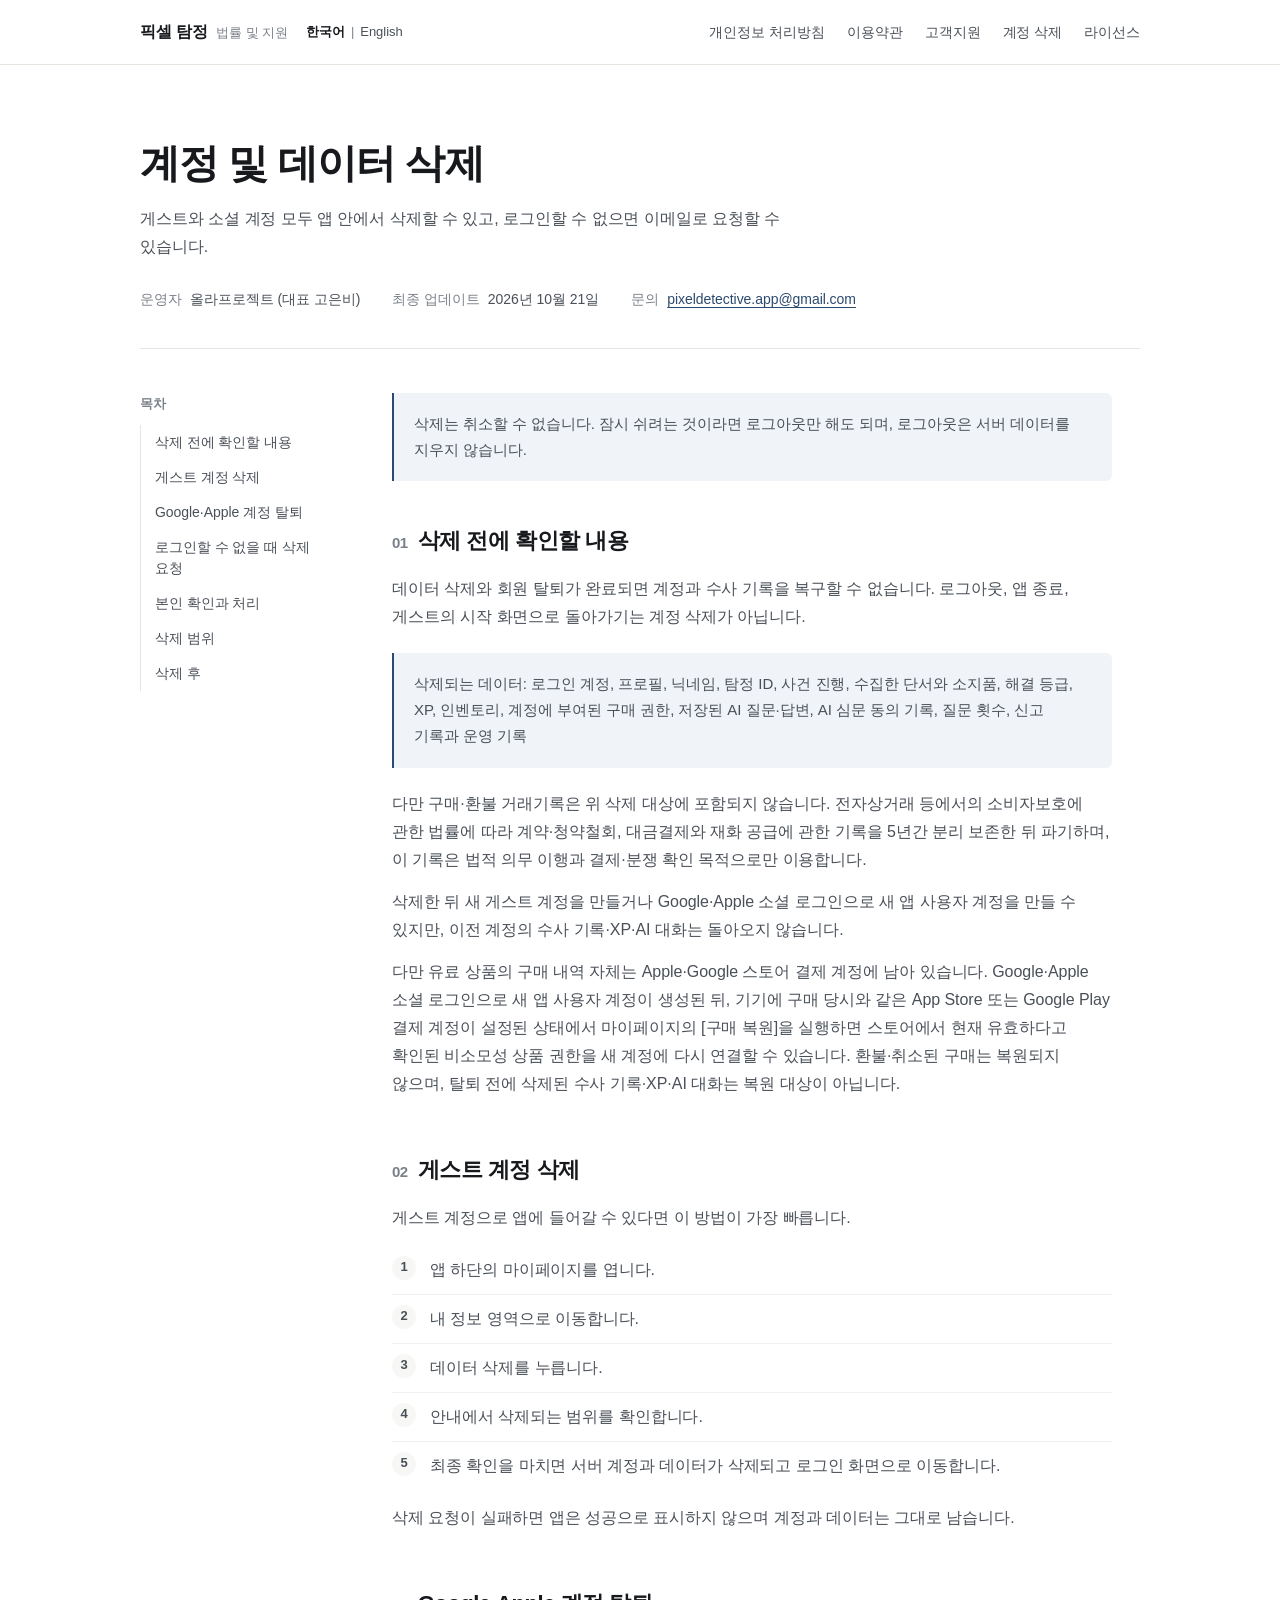
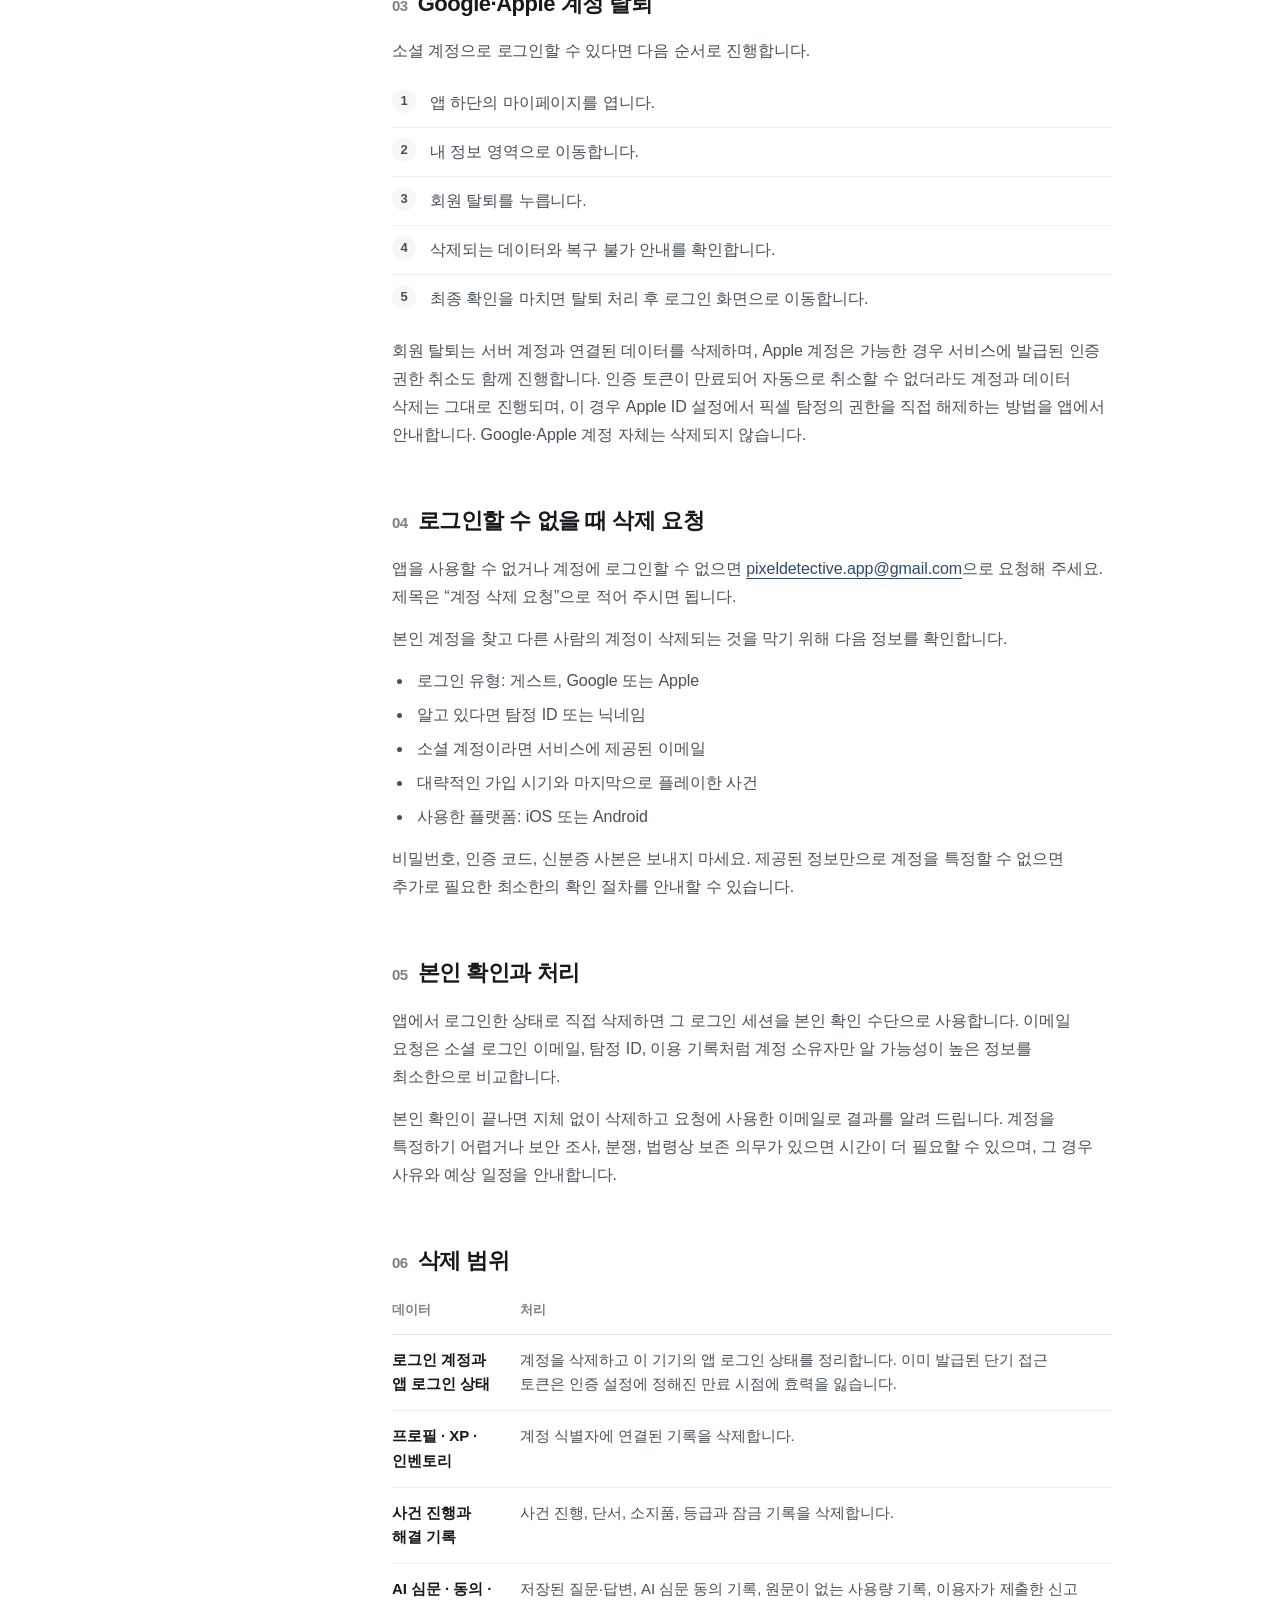
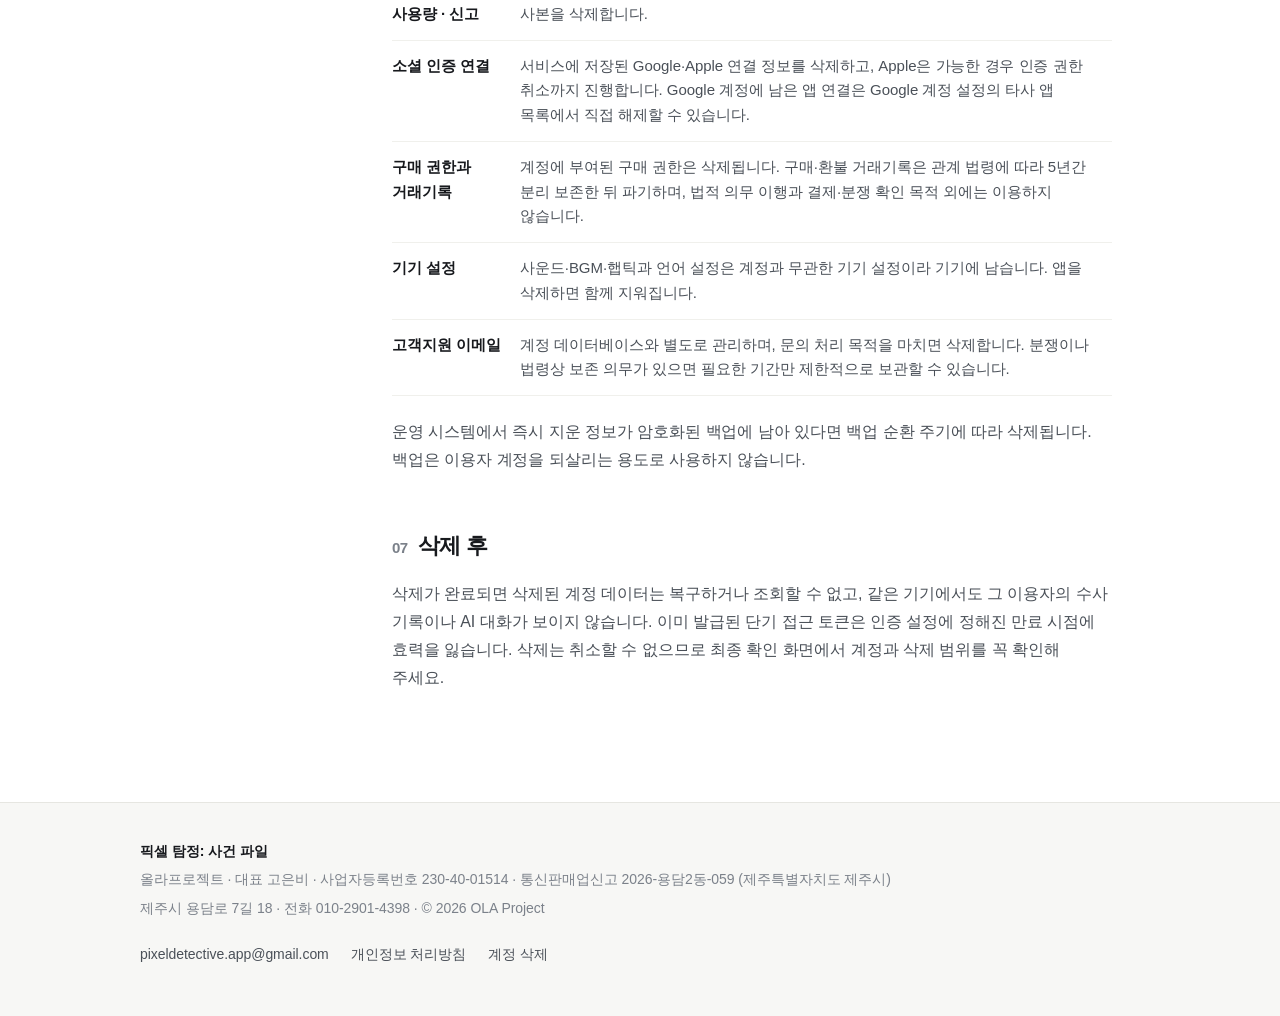
==== commit 6c9b961c: "개인정보 처리방침·이용약관 개정 공지(2026년 10월 21일 적용) + 영어판 공개 - 개정 내용: AI 심문 동의와 동의 기록, 법이 요구하는 지역의 연령 확인, 앱 언어 설정" ====
--- a/account-deletion/index.html
+++ b/account-deletion/index.html
@@ -1,2 +1,2 @@
-<!DOCTYPE html><html lang="ko"><head><meta charSet="utf-8"/><meta name="viewport" content="width=device-width, initial-scale=1"/><link rel="stylesheet" href="../assets/index-CVaGHORI.css" data-rsc-css-href="../assets/index-CVaGHORI.css" data-precedence="vite-rsc/importer-resources"/><title>계정 및 데이터 삭제 | 픽셀 탐정</title><meta name="description" content="픽셀 탐정 게스트·소셜 계정을 앱 안에서 삭제하거나 로그인할 수 없을 때 요청하는 방법입니다."/><meta name="application-name" content="픽셀 탐정: 사건 파일"/><meta property="og:title" content="픽셀 탐정 | 법률 및 지원"/><meta property="og:description" content="픽셀 탐정: 사건 파일의 개인정보 처리방침, 이용약관, 고객지원, 계정 삭제 및 라이선스 안내입니다."/><meta property="og:type" content="website"/><meta property="og:locale" content="ko_KR"/><meta property="og:image" content="https://kebsz0410-afk.github.io/pixel-detective-legal/og.png"/><meta property="og:image:width" content="1200"/><meta property="og:image:height" content="630"/><meta property="og:image:alt" content="픽셀 탐정 법률 및 지원"/><meta name="twitter:card" content="summary_large_image"/><meta name="twitter:title" content="픽셀 탐정 | 법률 및 지원"/><meta name="twitter:description" content="픽셀 탐정: 사건 파일의 개인정보 처리방침, 이용약관, 고객지원, 계정 삭제 및 라이선스 안내입니다."/><meta name="twitter:image" content="https://kebsz0410-afk.github.io/pixel-detective-legal/og.png"/>
-</head><body><a class="skip-link" href="#main-content">본문으로 바로가기</a><header class="site-header"><div class="header-inner"><a href="../" class="brand" aria-label="픽셀 탐정 법률 및 지원 홈"><strong>픽셀 탐정</strong><span>법률 및 지원</span></a><nav class="main-nav" aria-label="주요 메뉴"><a href="../privacy/">개인정보 처리방침</a><a href="../terms/">이용약관</a><a href="../support/">고객지원</a><a href="../account-deletion/">계정 삭제</a><a href="../licenses/">라이선스</a></nav></div></header><main id="main-content"><header class="document-hero"><h1>계정 및 데이터 삭제</h1><p class="document-summary">게스트와 소셜 계정 모두 앱 안에서 삭제할 수 있고, 로그인할 수 없으면 이메일로 요청할 수 있습니다.</p><dl class="document-meta"><div><dt>운영자</dt><dd>올라프로젝트 (대표 고은비)</dd></div><div><dt>최종 업데이트</dt><dd>2026년 9월 15일</dd></div><div><dt>문의</dt><dd><a href="mailto:pixeldetective.app@gmail.com">pixeldetective.app@gmail.com</a></dd></div></dl></header><div class="document-layout"><nav class="toc" aria-label="문서 목차"><p>목차</p><ol><li><a href="#before-delete">삭제 전에 확인할 내용</a></li><li><a href="#guest-path">게스트 계정 삭제</a></li><li><a href="#social-path">Google·Apple 계정 탈퇴</a></li><li><a href="#email-request">로그인할 수 없을 때 삭제 요청</a></li><li><a href="#verification">본인 확인과 처리</a></li><li><a href="#scope">삭제 범위</a></li><li><a href="#after-delete">삭제 후</a></li></ol></nav><article class="legal-document"><div class="notice-box"><p>삭제는 취소할 수 없습니다. 잠시 쉬려는 것이라면 로그아웃만 해도 되며, 로그아웃은 서버 데이터를 지우지 않습니다.</p></div><section id="before-delete"><h2><b aria-hidden="true">01</b>삭제 전에 확인할 내용</h2><p>데이터 삭제와 회원 탈퇴가 완료되면 계정과 수사 기록을 복구할 수 없습니다. 로그아웃, 앱 종료, 게스트의 시작 화면으로 돌아가기는 계정 삭제가 아닙니다.</p><div class="info-callout"><p>삭제되는 데이터: 로그인 계정, 프로필, 닉네임, 탐정 ID, 사건 진행, 수집한 단서와 소지품, 해결 등급, XP, 인벤토리, 계정에 부여된 구매 권한, 저장된 AI 질문·답변, 질문 횟수, 신고 기록과 운영 기록</p></div><p>다만 구매·환불 거래기록은 위 삭제 대상에 포함되지 않습니다. 전자상거래 등에서의 소비자보호에 관한 법률에 따라 계약·청약철회, 대금결제와 재화 공급에 관한 기록을 5년간 분리 보존한 뒤 파기하며, 이 기록은 법적 의무 이행과 결제·분쟁 확인 목적으로만 이용합니다.</p><p>삭제한 뒤 새 게스트 계정을 만들거나 Google·Apple 소셜 로그인으로 새 앱 사용자 계정을 만들 수 있지만, 이전 계정의 수사 기록·XP·AI 대화는 돌아오지 않습니다.</p><p>다만 유료 상품의 구매 내역 자체는 Apple·Google 스토어 결제 계정에 남아 있습니다. Google·Apple 소셜 로그인으로 새 앱 사용자 계정이 생성된 뒤, 기기에 구매 당시와 같은 App Store 또는 Google Play 결제 계정이 설정된 상태에서 마이페이지의 [구매 복원]을 실행하면 스토어에서 현재 유효하다고 확인된 비소모성 상품 권한을 새 계정에 다시 연결할 수 있습니다. 환불·취소된 구매는 복원되지 않으며, 탈퇴 전에 삭제된 수사 기록·XP·AI 대화는 복원 대상이 아닙니다.</p></section><section id="guest-path"><h2><b aria-hidden="true">02</b>게스트 계정 삭제</h2><p>게스트 계정으로 앱에 들어갈 수 있다면 이 방법이 가장 빠릅니다.</p><ol class="step-list"><li>앱 하단의 마이페이지를 엽니다.</li><li>내 정보 영역으로 이동합니다.</li><li>데이터 삭제를 누릅니다.</li><li>안내에서 삭제되는 범위를 확인합니다.</li><li>최종 확인을 마치면 서버 계정과 데이터가 삭제되고 로그인 화면으로 이동합니다.</li></ol><p>삭제 요청이 실패하면 앱은 성공으로 표시하지 않으며 계정과 데이터는 그대로 남습니다.</p></section><section id="social-path"><h2><b aria-hidden="true">03</b>Google·Apple 계정 탈퇴</h2><p>소셜 계정으로 로그인할 수 있다면 다음 순서로 진행합니다.</p><ol class="step-list"><li>앱 하단의 마이페이지를 엽니다.</li><li>내 정보 영역으로 이동합니다.</li><li>회원 탈퇴를 누릅니다.</li><li>삭제되는 데이터와 복구 불가 안내를 확인합니다.</li><li>최종 확인을 마치면 탈퇴 처리 후 로그인 화면으로 이동합니다.</li></ol><p>회원 탈퇴는 서버 계정과 연결된 데이터를 삭제하며, Apple 계정은 가능한 경우 서비스에 발급된 인증 권한 취소도 함께 진행합니다. 인증 토큰이 만료되어 자동으로 취소할 수 없더라도 계정과 데이터 삭제는 그대로 진행되며, 이 경우 Apple ID 설정에서 픽셀 탐정의 권한을 직접 해제하는 방법을 앱에서 안내합니다. Google·Apple 계정 자체는 삭제되지 않습니다.</p></section><section id="email-request"><h2><b aria-hidden="true">04</b>로그인할 수 없을 때 삭제 요청</h2><p>앱을 사용할 수 없거나 계정에 로그인할 수 없으면<!-- --> <a href="mailto:pixeldetective.app@gmail.com?subject=%5B%EA%B3%84%EC%A0%95%20%EC%82%AD%EC%A0%9C%20%EC%9A%94%EC%B2%AD%5D%20%ED%94%BD%EC%85%80%20%ED%83%90%EC%A0%95">pixeldetective.app@gmail.com</a>으로 요청해 주세요. 제목은 “계정 삭제 요청”으로 적어 주시면 됩니다.</p><p>본인 계정을 찾고 다른 사람의 계정이 삭제되는 것을 막기 위해 다음 정보를 확인합니다.</p><ul><li>로그인 유형: 게스트, Google 또는 Apple</li><li>알고 있다면 탐정 ID 또는 닉네임</li><li>소셜 계정이라면 서비스에 제공된 이메일</li><li>대략적인 가입 시기와 마지막으로 플레이한 사건</li><li>사용한 플랫폼: iOS 또는 Android</li></ul><p>비밀번호, 인증 코드, 신분증 사본은 보내지 마세요. 제공된 정보만으로 계정을 특정할 수 없으면 추가로 필요한 최소한의 확인 절차를 안내할 수 있습니다.</p></section><section id="verification"><h2><b aria-hidden="true">05</b>본인 확인과 처리</h2><p>앱에서 로그인한 상태로 직접 삭제하면 그 로그인 세션을 본인 확인 수단으로 사용합니다. 이메일 요청은 소셜 로그인 이메일, 탐정 ID, 이용 기록처럼 계정 소유자만 알 가능성이 높은 정보를 최소한으로 비교합니다.</p><p>본인 확인이 끝나면 지체 없이 삭제하고 요청에 사용한 이메일로 결과를 알려 드립니다. 계정을 특정하기 어렵거나 보안 조사, 분쟁, 법령상 보존 의무가 있으면 시간이 더 필요할 수 있으며, 그 경우 사유와 예상 일정을 안내합니다.</p></section><section id="scope"><h2><b aria-hidden="true">06</b>삭제 범위</h2><div class="table-wrap"><table class="legal-table"><thead><tr><th scope="col">데이터</th><th scope="col">처리</th></tr></thead><tbody><tr><td>로그인 계정과 앱 로그인 상태</td><td>계정을 삭제하고 이 기기의 앱 로그인 상태를 정리합니다. 이미 발급된 단기 접근 토큰은 인증 설정에 정해진 만료 시점에 효력을 잃습니다.</td></tr><tr><td>프로필 · XP · 인벤토리</td><td>계정 식별자에 연결된 기록을 삭제합니다.</td></tr><tr><td>사건 진행과 해결 기록</td><td>사건 진행, 단서, 소지품, 등급과 잠금 기록을 삭제합니다.</td></tr><tr><td>AI 심문 · 사용량 · 신고</td><td>저장된 질문·답변, 원문이 없는 사용량 기록, 이용자가 제출한 신고 사본을 삭제합니다.</td></tr><tr><td>소셜 인증 연결</td><td>서비스에 저장된 Google·Apple 연결 정보를 삭제하고, Apple은 가능한 경우 인증 권한 취소까지 진행합니다. Google 계정에 남은 앱 연결은 Google 계정 설정의 타사 앱 목록에서 직접 해제할 수 있습니다.</td></tr><tr><td>구매 권한과 거래기록</td><td>계정에 부여된 구매 권한은 삭제됩니다. 구매·환불 거래기록은 관계 법령에 따라 5년간 분리 보존한 뒤 파기하며, 법적 의무 이행과 결제·분쟁 확인 목적 외에는 이용하지 않습니다.</td></tr><tr><td>기기 설정</td><td>사운드·BGM·햅틱은 계정과 무관한 기기 설정이라 기기에 남습니다. 앱을 삭제하면 함께 지워집니다.</td></tr><tr><td>고객지원 이메일</td><td>계정 데이터베이스와 별도로 관리하며, 문의 처리 목적을 마치면 삭제합니다. 분쟁이나 법령상 보존 의무가 있으면 필요한 기간만 제한적으로 보관할 수 있습니다.</td></tr></tbody></table></div><p>운영 시스템에서 즉시 지운 정보가 암호화된 백업에 남아 있다면 백업 순환 주기에 따라 삭제됩니다. 백업은 이용자 계정을 되살리는 용도로 사용하지 않습니다.</p></section><section id="after-delete"><h2><b aria-hidden="true">07</b>삭제 후</h2><p>삭제가 완료되면 삭제된 계정 데이터는 복구하거나 조회할 수 없고, 같은 기기에서도 그 이용자의 수사 기록이나 AI 대화가 보이지 않습니다. 이미 발급된 단기 접근 토큰은 인증 설정에 정해진 만료 시점에 효력을 잃습니다. 삭제는 취소할 수 없으므로 최종 확인 화면에서 계정과 삭제 범위를 꼭 확인해 주세요.</p></section></article></div></main><footer class="site-footer"><div class="footer-inner"><div><strong>픽셀 탐정: 사건 파일</strong><p>올라프로젝트 · 대표 고은비 · 사업자등록번호 230-40-01514 · 통신판매업신고 2026-용담2동-059 (제주특별자치도 제주시)</p><p>제주시 용담로 7길 18 · 전화 010-2901-4398 · © 2026 OLA Project</p></div><div class="footer-links" aria-label="하단 메뉴"><a href="mailto:pixeldetective.app@gmail.com">pixeldetective.app@gmail.com</a><a href="../privacy/">개인정보 처리방침</a><a href="../account-deletion/">계정 삭제</a></div></div></footer></body></html>+<!DOCTYPE html><html lang="ko"><head><meta charSet="utf-8"/><meta name="viewport" content="width=device-width, initial-scale=1"/><link rel="stylesheet" href="../assets/index-BiB4XyvL.css" data-rsc-css-href="../assets/index-BiB4XyvL.css" data-precedence="vite-rsc/importer-resources"/><title>계정 및 데이터 삭제 | 픽셀 탐정</title><meta name="description" content="픽셀 탐정 게스트·소셜 계정을 앱 안에서 삭제하거나 로그인할 수 없을 때 요청하는 방법입니다."/><meta name="application-name" content="픽셀 탐정: 사건 파일"/><meta property="og:title" content="픽셀 탐정 | 법률 및 지원"/><meta property="og:description" content="픽셀 탐정: 사건 파일의 개인정보 처리방침, 이용약관, 고객지원, 계정 삭제 및 라이선스 안내입니다."/><meta property="og:type" content="website"/><meta property="og:locale" content="ko_KR"/><meta property="og:image" content="https://kebsz0410-afk.github.io/pixel-detective-legal/og.png"/><meta property="og:image:width" content="1200"/><meta property="og:image:height" content="630"/><meta property="og:image:alt" content="픽셀 탐정 법률 및 지원"/><meta name="twitter:card" content="summary_large_image"/><meta name="twitter:title" content="픽셀 탐정 | 법률 및 지원"/><meta name="twitter:description" content="픽셀 탐정: 사건 파일의 개인정보 처리방침, 이용약관, 고객지원, 계정 삭제 및 라이선스 안내입니다."/><meta name="twitter:image" content="https://kebsz0410-afk.github.io/pixel-detective-legal/og.png"/>
+</head><body><a class="skip-link" href="#main-content" lang="ko">본문으로 바로가기</a><header class="site-header" lang="ko"><div class="header-inner"><div class="brand-row"><a href="../" class="brand" aria-label="픽셀 탐정 법률 및 지원 홈"><strong>픽셀 탐정</strong><span>법률 및 지원</span></a><nav class="lang-switch" aria-label="언어 선택"><a href="../account-deletion/" hrefLang="ko" lang="ko" aria-current="page">한국어</a><span aria-hidden="true">|</span><a href="../en/account-deletion/" hrefLang="en" lang="en">English</a></nav></div><nav class="main-nav" aria-label="주요 메뉴"><a href="../privacy/">개인정보 처리방침</a><a href="../terms/">이용약관</a><a href="../support/">고객지원</a><a href="../account-deletion/">계정 삭제</a><a href="../licenses/">라이선스</a></nav></div></header><main id="main-content" lang="ko"><header class="document-hero"><h1>계정 및 데이터 삭제</h1><p class="document-summary">게스트와 소셜 계정 모두 앱 안에서 삭제할 수 있고, 로그인할 수 없으면 이메일로 요청할 수 있습니다.</p><dl class="document-meta"><div><dt>운영자</dt><dd>올라프로젝트 (대표 고은비)</dd></div><div><dt>최종 업데이트</dt><dd>2026년 10월 21일</dd></div><div><dt>문의</dt><dd><a href="mailto:pixeldetective.app@gmail.com">pixeldetective.app@gmail.com</a></dd></div></dl></header><div class="document-layout"><nav class="toc" aria-label="문서 목차"><p>목차</p><ol><li><a href="#before-delete">삭제 전에 확인할 내용</a></li><li><a href="#guest-path">게스트 계정 삭제</a></li><li><a href="#social-path">Google·Apple 계정 탈퇴</a></li><li><a href="#email-request">로그인할 수 없을 때 삭제 요청</a></li><li><a href="#verification">본인 확인과 처리</a></li><li><a href="#scope">삭제 범위</a></li><li><a href="#after-delete">삭제 후</a></li></ol></nav><article class="legal-document"><div class="notice-box"><p>삭제는 취소할 수 없습니다. 잠시 쉬려는 것이라면 로그아웃만 해도 되며, 로그아웃은 서버 데이터를 지우지 않습니다.</p></div><section id="before-delete"><h2><b aria-hidden="true">01</b>삭제 전에 확인할 내용</h2><p>데이터 삭제와 회원 탈퇴가 완료되면 계정과 수사 기록을 복구할 수 없습니다. 로그아웃, 앱 종료, 게스트의 시작 화면으로 돌아가기는 계정 삭제가 아닙니다.</p><div class="info-callout"><p>삭제되는 데이터: 로그인 계정, 프로필, 닉네임, 탐정 ID, 사건 진행, 수집한 단서와 소지품, 해결 등급, XP, 인벤토리, 계정에 부여된 구매 권한, 저장된 AI 질문·답변, AI 심문 동의 기록, 질문 횟수, 신고 기록과 운영 기록</p></div><p>다만 구매·환불 거래기록은 위 삭제 대상에 포함되지 않습니다. 전자상거래 등에서의 소비자보호에 관한 법률에 따라 계약·청약철회, 대금결제와 재화 공급에 관한 기록을 5년간 분리 보존한 뒤 파기하며, 이 기록은 법적 의무 이행과 결제·분쟁 확인 목적으로만 이용합니다.</p><p>삭제한 뒤 새 게스트 계정을 만들거나 Google·Apple 소셜 로그인으로 새 앱 사용자 계정을 만들 수 있지만, 이전 계정의 수사 기록·XP·AI 대화는 돌아오지 않습니다.</p><p>다만 유료 상품의 구매 내역 자체는 Apple·Google 스토어 결제 계정에 남아 있습니다. Google·Apple 소셜 로그인으로 새 앱 사용자 계정이 생성된 뒤, 기기에 구매 당시와 같은 App Store 또는 Google Play 결제 계정이 설정된 상태에서 마이페이지의 [구매 복원]을 실행하면 스토어에서 현재 유효하다고 확인된 비소모성 상품 권한을 새 계정에 다시 연결할 수 있습니다. 환불·취소된 구매는 복원되지 않으며, 탈퇴 전에 삭제된 수사 기록·XP·AI 대화는 복원 대상이 아닙니다.</p></section><section id="guest-path"><h2><b aria-hidden="true">02</b>게스트 계정 삭제</h2><p>게스트 계정으로 앱에 들어갈 수 있다면 이 방법이 가장 빠릅니다.</p><ol class="step-list"><li>앱 하단의 마이페이지를 엽니다.</li><li>내 정보 영역으로 이동합니다.</li><li>데이터 삭제를 누릅니다.</li><li>안내에서 삭제되는 범위를 확인합니다.</li><li>최종 확인을 마치면 서버 계정과 데이터가 삭제되고 로그인 화면으로 이동합니다.</li></ol><p>삭제 요청이 실패하면 앱은 성공으로 표시하지 않으며 계정과 데이터는 그대로 남습니다.</p></section><section id="social-path"><h2><b aria-hidden="true">03</b>Google·Apple 계정 탈퇴</h2><p>소셜 계정으로 로그인할 수 있다면 다음 순서로 진행합니다.</p><ol class="step-list"><li>앱 하단의 마이페이지를 엽니다.</li><li>내 정보 영역으로 이동합니다.</li><li>회원 탈퇴를 누릅니다.</li><li>삭제되는 데이터와 복구 불가 안내를 확인합니다.</li><li>최종 확인을 마치면 탈퇴 처리 후 로그인 화면으로 이동합니다.</li></ol><p>회원 탈퇴는 서버 계정과 연결된 데이터를 삭제하며, Apple 계정은 가능한 경우 서비스에 발급된 인증 권한 취소도 함께 진행합니다. 인증 토큰이 만료되어 자동으로 취소할 수 없더라도 계정과 데이터 삭제는 그대로 진행되며, 이 경우 Apple ID 설정에서 픽셀 탐정의 권한을 직접 해제하는 방법을 앱에서 안내합니다. Google·Apple 계정 자체는 삭제되지 않습니다.</p></section><section id="email-request"><h2><b aria-hidden="true">04</b>로그인할 수 없을 때 삭제 요청</h2><p>앱을 사용할 수 없거나 계정에 로그인할 수 없으면<!-- --> <a href="mailto:pixeldetective.app@gmail.com?subject=%5B%EA%B3%84%EC%A0%95%20%EC%82%AD%EC%A0%9C%20%EC%9A%94%EC%B2%AD%5D%20%ED%94%BD%EC%85%80%20%ED%83%90%EC%A0%95">pixeldetective.app@gmail.com</a>으로 요청해 주세요. 제목은 “계정 삭제 요청”으로 적어 주시면 됩니다.</p><p>본인 계정을 찾고 다른 사람의 계정이 삭제되는 것을 막기 위해 다음 정보를 확인합니다.</p><ul><li>로그인 유형: 게스트, Google 또는 Apple</li><li>알고 있다면 탐정 ID 또는 닉네임</li><li>소셜 계정이라면 서비스에 제공된 이메일</li><li>대략적인 가입 시기와 마지막으로 플레이한 사건</li><li>사용한 플랫폼: iOS 또는 Android</li></ul><p>비밀번호, 인증 코드, 신분증 사본은 보내지 마세요. 제공된 정보만으로 계정을 특정할 수 없으면 추가로 필요한 최소한의 확인 절차를 안내할 수 있습니다.</p></section><section id="verification"><h2><b aria-hidden="true">05</b>본인 확인과 처리</h2><p>앱에서 로그인한 상태로 직접 삭제하면 그 로그인 세션을 본인 확인 수단으로 사용합니다. 이메일 요청은 소셜 로그인 이메일, 탐정 ID, 이용 기록처럼 계정 소유자만 알 가능성이 높은 정보를 최소한으로 비교합니다.</p><p>본인 확인이 끝나면 지체 없이 삭제하고 요청에 사용한 이메일로 결과를 알려 드립니다. 계정을 특정하기 어렵거나 보안 조사, 분쟁, 법령상 보존 의무가 있으면 시간이 더 필요할 수 있으며, 그 경우 사유와 예상 일정을 안내합니다.</p></section><section id="scope"><h2><b aria-hidden="true">06</b>삭제 범위</h2><div class="table-wrap"><table class="legal-table"><thead><tr><th scope="col">데이터</th><th scope="col">처리</th></tr></thead><tbody><tr><td>로그인 계정과 앱 로그인 상태</td><td>계정을 삭제하고 이 기기의 앱 로그인 상태를 정리합니다. 이미 발급된 단기 접근 토큰은 인증 설정에 정해진 만료 시점에 효력을 잃습니다.</td></tr><tr><td>프로필 · XP · 인벤토리</td><td>계정 식별자에 연결된 기록을 삭제합니다.</td></tr><tr><td>사건 진행과 해결 기록</td><td>사건 진행, 단서, 소지품, 등급과 잠금 기록을 삭제합니다.</td></tr><tr><td>AI 심문 · 동의 · 사용량 · 신고</td><td>저장된 질문·답변, AI 심문 동의 기록, 원문이 없는 사용량 기록, 이용자가 제출한 신고 사본을 삭제합니다.</td></tr><tr><td>소셜 인증 연결</td><td>서비스에 저장된 Google·Apple 연결 정보를 삭제하고, Apple은 가능한 경우 인증 권한 취소까지 진행합니다. Google 계정에 남은 앱 연결은 Google 계정 설정의 타사 앱 목록에서 직접 해제할 수 있습니다.</td></tr><tr><td>구매 권한과 거래기록</td><td>계정에 부여된 구매 권한은 삭제됩니다. 구매·환불 거래기록은 관계 법령에 따라 5년간 분리 보존한 뒤 파기하며, 법적 의무 이행과 결제·분쟁 확인 목적 외에는 이용하지 않습니다.</td></tr><tr><td>기기 설정</td><td>사운드·BGM·햅틱과 언어 설정은 계정과 무관한 기기 설정이라 기기에 남습니다. 앱을 삭제하면 함께 지워집니다.</td></tr><tr><td>고객지원 이메일</td><td>계정 데이터베이스와 별도로 관리하며, 문의 처리 목적을 마치면 삭제합니다. 분쟁이나 법령상 보존 의무가 있으면 필요한 기간만 제한적으로 보관할 수 있습니다.</td></tr></tbody></table></div><p>운영 시스템에서 즉시 지운 정보가 암호화된 백업에 남아 있다면 백업 순환 주기에 따라 삭제됩니다. 백업은 이용자 계정을 되살리는 용도로 사용하지 않습니다.</p></section><section id="after-delete"><h2><b aria-hidden="true">07</b>삭제 후</h2><p>삭제가 완료되면 삭제된 계정 데이터는 복구하거나 조회할 수 없고, 같은 기기에서도 그 이용자의 수사 기록이나 AI 대화가 보이지 않습니다. 이미 발급된 단기 접근 토큰은 인증 설정에 정해진 만료 시점에 효력을 잃습니다. 삭제는 취소할 수 없으므로 최종 확인 화면에서 계정과 삭제 범위를 꼭 확인해 주세요.</p></section></article></div></main><footer class="site-footer" lang="ko"><div class="footer-inner"><div><strong>픽셀 탐정: 사건 파일</strong><p>올라프로젝트 · 대표 고은비 · 사업자등록번호 230-40-01514 · 통신판매업신고 2026-용담2동-059 (제주특별자치도 제주시)</p><p>제주시 용담로 7길 18 · 전화 010-2901-4398 · © 2026 OLA Project</p></div><div class="footer-links" aria-label="하단 메뉴"><a href="mailto:pixeldetective.app@gmail.com">pixeldetective.app@gmail.com</a><a href="../privacy/">개인정보 처리방침</a><a href="../account-deletion/">계정 삭제</a></div></div></footer></body></html>
--- a/assets/index-BiB4XyvL.css
+++ b/assets/index-BiB4XyvL.css
@@ -0,0 +1,2 @@
+/*! tailwindcss v4.2.1 | MIT License | https://tailwindcss.com */
+@layer theme{:root,:host{--font-sans:ui-sans-serif, system-ui, sans-serif, "Apple Color Emoji", "Segoe UI Emoji", "Segoe UI Symbol", "Noto Color Emoji";--font-mono:ui-monospace, SFMono-Regular, Menlo, Monaco, Consolas, "Liberation Mono", "Courier New", monospace;--spacing:.25rem;--default-font-family:var(--font-sans);--default-mono-font-family:var(--font-mono)}}@layer base{*,:after,:before,::backdrop{box-sizing:border-box;border:0 solid;margin:0;padding:0}::file-selector-button{box-sizing:border-box;border:0 solid;margin:0;padding:0}html,:host{-webkit-text-size-adjust:100%;tab-size:4;line-height:1.5;font-family:var(--default-font-family,ui-sans-serif, system-ui, sans-serif, "Apple Color Emoji", "Segoe UI Emoji", "Segoe UI Symbol", "Noto Color Emoji");font-feature-settings:var(--default-font-feature-settings,normal);font-variation-settings:var(--default-font-variation-settings,normal);-webkit-tap-highlight-color:transparent}hr{height:0;color:inherit;border-top-width:1px}abbr:where([title]){-webkit-text-decoration:underline dotted;text-decoration:underline dotted}h1,h2,h3,h4,h5,h6{font-size:inherit;font-weight:inherit}a{color:inherit;-webkit-text-decoration:inherit;-webkit-text-decoration:inherit;-webkit-text-decoration:inherit;-webkit-text-decoration:inherit;text-decoration:inherit}b,strong{font-weight:bolder}code,kbd,samp,pre{font-family:var(--default-mono-font-family,ui-monospace, SFMono-Regular, Menlo, Monaco, Consolas, "Liberation Mono", "Courier New", monospace);font-feature-settings:var(--default-mono-font-feature-settings,normal);font-variation-settings:var(--default-mono-font-variation-settings,normal);font-size:1em}small{font-size:80%}sub,sup{vertical-align:baseline;font-size:75%;line-height:0;position:relative}sub{bottom:-.25em}sup{top:-.5em}table{text-indent:0;border-color:inherit;border-collapse:collapse}:-moz-focusring{outline:auto}progress{vertical-align:baseline}summary{display:list-item}ol,ul,menu{list-style:none}img,svg,video,canvas,audio,iframe,embed,object{vertical-align:middle;display:block}img,video{max-width:100%;height:auto}button,input,select,optgroup,textarea{font:inherit;font-feature-settings:inherit;font-variation-settings:inherit;letter-spacing:inherit;color:inherit;opacity:1;background-color:#0000;border-radius:0}::file-selector-button{font:inherit;font-feature-settings:inherit;font-variation-settings:inherit;letter-spacing:inherit;color:inherit;opacity:1;background-color:#0000;border-radius:0}:where(select:is([multiple],[size])) optgroup{font-weight:bolder}:where(select:is([multiple],[size])) optgroup option{padding-inline-start:20px}::file-selector-button{margin-inline-end:4px}::placeholder{opacity:1}@supports (not ((-webkit-appearance:-apple-pay-button))) or (contain-intrinsic-size:1px){::placeholder{color:currentColor}@supports (color:color-mix(in lab, red, red)){::placeholder{color:color-mix(in oklab, currentcolor 50%, transparent)}}}textarea{resize:vertical}::-webkit-search-decoration{-webkit-appearance:none}::-webkit-date-and-time-value{min-height:1lh;text-align:inherit}::-webkit-datetime-edit{display:inline-flex}::-webkit-datetime-edit-fields-wrapper{padding:0}::-webkit-datetime-edit{padding-block:0}::-webkit-datetime-edit-year-field{padding-block:0}::-webkit-datetime-edit-month-field{padding-block:0}::-webkit-datetime-edit-day-field{padding-block:0}::-webkit-datetime-edit-hour-field{padding-block:0}::-webkit-datetime-edit-minute-field{padding-block:0}::-webkit-datetime-edit-second-field{padding-block:0}::-webkit-datetime-edit-millisecond-field{padding-block:0}::-webkit-datetime-edit-meridiem-field{padding-block:0}::-webkit-calendar-picker-indicator{line-height:1}:-moz-ui-invalid{box-shadow:none}button,input:where([type=button],[type=reset],[type=submit]){appearance:button}::file-selector-button{appearance:button}::-webkit-inner-spin-button{height:auto}::-webkit-outer-spin-button{height:auto}[hidden]:where(:not([hidden=until-found])){display:none!important}}@layer components;@layer utilities{.absolute{position:absolute}.start{inset-inline-start:var(--spacing)}.end{inset-inline-end:var(--spacing)}.contents{display:contents}.hidden{display:none}.table{display:table}}:root{--lightningcss-light:initial;--lightningcss-dark: ;color-scheme:light;--bg:#fff;--bg-subtle:#f7f7f5;--ink:#17191d;--ink-2:#4a5058;--ink-3:#7b818a;--line:#e6e6e1;--line-soft:#f0f0ec;--accent:#2b4a6f;--accent-soft:#f0f3f7;--page:1000px;--gutter:24px}*{box-sizing:border-box}html{scroll-behavior:smooth;-webkit-text-size-adjust:100%;scroll-padding-top:88px}body{background:var(--bg);color:var(--ink);letter-spacing:-.003em;word-break:keep-all;overflow-wrap:break-word;margin:0;font-family:Pretendard,-apple-system,BlinkMacSystemFont,Segoe UI,Apple SD Gothic Neo,Noto Sans KR,sans-serif;font-size:16px;line-height:1.75}a{color:var(--accent);text-underline-offset:.22em;text-decoration:underline;text-decoration-thickness:1px}a:hover{text-decoration-thickness:2px}a:focus-visible{outline:2px solid var(--accent);outline-offset:3px;border-radius:2px}h1,h2,h3{color:var(--ink);letter-spacing:-.022em}.skip-link{z-index:100;background:var(--ink);color:#fff;border-radius:6px;padding:10px 16px;text-decoration:none;position:fixed;top:10px;left:10px;transform:translateY(-200%)}.skip-link:focus{transform:translateY(0)}.site-header{z-index:20;-webkit-backdrop-filter:blur(12px);backdrop-filter:blur(12px);border-bottom:1px solid var(--line);background:#ffffffeb;position:sticky;top:0}.header-inner{width:min(var(--page), calc(100% - var(--gutter) * 2));justify-content:space-between;align-items:center;gap:28px;min-height:64px;margin:0 auto;display:flex}.brand{color:var(--ink);white-space:nowrap;align-items:baseline;gap:8px;text-decoration:none;display:inline-flex}.brand strong{font-size:16px;font-weight:700}.brand span{color:var(--ink-3);font-size:13px}.brand-row{align-items:center;gap:18px;display:flex}.lang-switch{color:var(--ink-3);white-space:nowrap;align-items:center;gap:6px;font-size:13px;display:inline-flex}.lang-switch a{min-height:44px;color:var(--ink-2);align-items:center;text-decoration:none;display:inline-flex}.lang-switch a[aria-current=page]{color:var(--ink);font-weight:700}.lang-switch a:hover{text-underline-offset:.3em;text-decoration:underline}.main-nav{align-items:center;gap:22px;font-size:14px;display:flex}.main-nav a{min-height:44px;color:var(--ink-2);white-space:nowrap;align-items:center;text-decoration:none;display:inline-flex}.main-nav a:hover{color:var(--ink);text-underline-offset:.3em;text-decoration:underline}.home-hero{width:min(var(--page), calc(100% - var(--gutter) * 2));max-width:760px;margin:0 auto;padding:88px 0 64px}.home-hero h1{margin:0;font-size:clamp(32px,5vw,46px);font-weight:700;line-height:1.28}.home-lead{max-width:620px;color:var(--ink-2);margin:20px 0 0;font-size:17px}.hero-facts{color:var(--ink-3);flex-wrap:wrap;gap:8px 20px;margin:28px 0 0;padding:0;font-size:14px;list-style:none;display:flex}.home-section{width:min(var(--page), calc(100% - var(--gutter) * 2));margin:0 auto;padding-bottom:88px}.section-label{color:var(--ink-3);margin:0 0 4px;font-size:13px;font-weight:600}.document-list{border-top:1px solid var(--line);margin:0}.document-list a{border-bottom:1px solid var(--line);color:var(--ink);grid-template-columns:minmax(0,1fr) auto;align-items:baseline;gap:4px 24px;padding:22px 0;text-decoration:none;display:grid}.document-list a:hover{background:var(--bg-subtle);box-shadow:-12px 0 0 var(--bg-subtle), 12px 0 0 var(--bg-subtle)}.document-list h3{margin:0;font-size:18px;font-weight:700}.document-list p{color:var(--ink-2);grid-column:1;margin:4px 0 0;font-size:15px}.document-list .go{color:var(--ink-3);grid-area:1/2;font-size:14px}.contact-note{width:min(var(--page), calc(100% - var(--gutter) * 2));background:var(--bg-subtle);border-radius:10px;margin:0 auto 96px;padding:26px 28px}.contact-note h2{margin:0 0 6px;font-size:18px;font-weight:700}.contact-note p{color:var(--ink-2);margin:0;font-size:15px}.document-hero{width:min(var(--page), calc(100% - var(--gutter) * 2));border-bottom:1px solid var(--line);margin:0 auto;padding:72px 0 36px}.document-hero h1{max-width:760px;margin:0;font-size:clamp(30px,4.4vw,40px);font-weight:700;line-height:1.3}.document-summary{max-width:680px;color:var(--ink-2);margin:16px 0 0;font-size:16px}.document-meta{flex-wrap:wrap;gap:6px 32px;margin:26px 0 0;font-size:14px;display:flex}.document-meta div{align-items:baseline;gap:8px;display:flex}.document-meta dt{color:var(--ink-3)}.document-meta dd{color:var(--ink-2);margin:0}.document-layout{width:min(var(--page), calc(100% - var(--gutter) * 2));grid-template-columns:196px minmax(0,1fr);align-items:start;gap:56px;margin:0 auto;padding:44px 0 96px;display:grid}.toc{max-height:calc(100vh - 120px);position:sticky;top:88px;overflow:auto}.toc>p{color:var(--ink-3);margin:0 0 10px;font-size:13px;font-weight:600}.toc ol{border-left:1px solid var(--line);margin:0;padding:0;list-style:none}.toc a{color:var(--ink-2);border-left:1px solid #0000;margin-left:-1px;padding:7px 0 7px 14px;font-size:14px;line-height:1.5;text-decoration:none;display:block}.toc a:hover{border-left-color:var(--accent);color:var(--ink)}.legal-document{max-width:720px}.legal-document section{scroll-margin-top:88px}.legal-document section+section{margin-top:56px}.legal-document h2{margin:0 0 18px;font-size:22px;font-weight:700;line-height:1.45}.legal-document h2 b{color:var(--ink-3);font-variant-numeric:tabular-nums;margin-right:10px;font-size:15px;font-weight:600}.legal-document h3{margin:32px 0 8px;font-size:17px;font-weight:700}.legal-document p{color:var(--ink-2);margin:14px 0}.legal-document ul,.legal-document ol{color:var(--ink-2);margin:14px 0;padding-left:1.3em}.legal-document ul{list-style:outside}.legal-document ol{list-style:decimal}.legal-document li{margin:6px 0;padding-left:4px}.legal-document strong{color:var(--ink);font-weight:700}.notice-box,.info-callout{background:var(--accent-soft);border-left:2px solid var(--accent);border-radius:0 6px 6px 0;margin:22px 0;padding:18px 20px}.notice-box{margin:0 0 44px}.notice-box p,.info-callout p{color:var(--ink-2);margin:10px 0;font-size:15px}.notice-box p:first-child,.info-callout p:first-child{margin-top:0}.notice-box p:last-child,.info-callout p:last-child{margin-bottom:0}.table-wrap{width:100%;margin:22px 0;overflow-x:auto}.legal-table{border-collapse:collapse;width:100%;min-width:560px;font-size:15px;line-height:1.65}.legal-table th,.legal-table td{text-align:left;vertical-align:top;border-bottom:1px solid var(--line-soft);color:var(--ink-2);padding:13px 16px 13px 0}.legal-table th{color:var(--ink-3);border-bottom:1px solid var(--line);padding-top:0;font-size:13px;font-weight:600}.legal-table td:first-child{color:var(--ink);font-weight:600}.step-list{counter-reset:steps;padding-left:0!important;list-style:none!important}.step-list>li{counter-increment:steps;border-bottom:1px solid var(--line-soft);margin:0;padding:10px 0 10px 38px;position:relative}.step-list>li:last-child{border-bottom:0}.step-list>li:before{content:counter(steps);background:var(--bg-subtle);width:24px;height:24px;color:var(--ink-2);font-variant-numeric:tabular-nums;border-radius:50%;place-items:center;font-size:13px;font-weight:700;display:grid;position:absolute;top:10px;left:0}.faq-list{display:grid}.faq-item{border-bottom:1px solid var(--line-soft);padding:20px 0}.faq-item:first-child{padding-top:4px}.faq-item:last-child{border-bottom:0;padding-bottom:0}.faq-item h3{margin:0 0 6px}.faq-item p:last-child{margin-bottom:0}.site-footer{border-top:1px solid var(--line);background:var(--bg-subtle)}.footer-inner{width:min(var(--page), calc(100% - var(--gutter) * 2));color:var(--ink-2);flex-wrap:wrap;justify-content:space-between;gap:16px 40px;margin:0 auto;padding:36px 0 44px;font-size:14px;display:flex}.footer-inner p{color:var(--ink-3);margin:4px 0 0}.footer-inner strong{color:var(--ink);font-weight:700}.footer-links{flex-wrap:wrap;gap:8px 22px;display:flex}.footer-links a{min-height:36px;color:var(--ink-2);align-items:center;text-decoration:none;display:inline-flex}.footer-links a:hover{text-underline-offset:.3em;text-decoration:underline}@media (width<=900px){.header-inner{width:100%;padding:10px var(--gutter) 0;display:block}.brand{align-items:center;min-height:44px}.brand-row{flex-wrap:wrap;justify-content:space-between;gap:0 18px}.main-nav{margin:0 calc(var(--gutter) * -1);padding:0 var(--gutter);scrollbar-width:none;gap:18px;overflow-x:auto}.main-nav::-webkit-scrollbar{display:none}.document-layout{padding-top:32px;display:block}.toc{border-bottom:1px solid var(--line);max-height:none;margin-bottom:40px;padding-bottom:28px;position:static}.toc ol{grid-template-columns:repeat(2,minmax(0,1fr));display:grid}}@media (width<=620px){html{scroll-padding-top:120px}.home-hero{padding:56px 0 44px}.home-section,.contact-note{padding-bottom:64px}.contact-note{margin-bottom:64px;padding:22px}.document-hero{padding:44px 0 28px}.document-meta{grid-template-columns:1fr;gap:4px;display:grid}.toc ol{grid-template-columns:1fr}.legal-document h2{font-size:20px}.document-list .go{display:none}.footer-inner{display:block}.footer-links{margin-top:20px}}@media (prefers-reduced-motion:reduce){html{scroll-behavior:auto}*,:before,:after{transition-duration:.01ms!important;animation-duration:.01ms!important}}@media print{.site-header,.site-footer,.toc,.skip-link{display:none}body{font-size:11pt;line-height:1.6}.document-hero,.document-layout{width:100%;padding:0}.document-layout{padding-top:18pt;display:block}.legal-document{max-width:none}.legal-document section{break-inside:avoid}.notice-box,.info-callout{background:0 0;border-left:1pt solid #999}a{color:inherit;text-decoration:none}}
